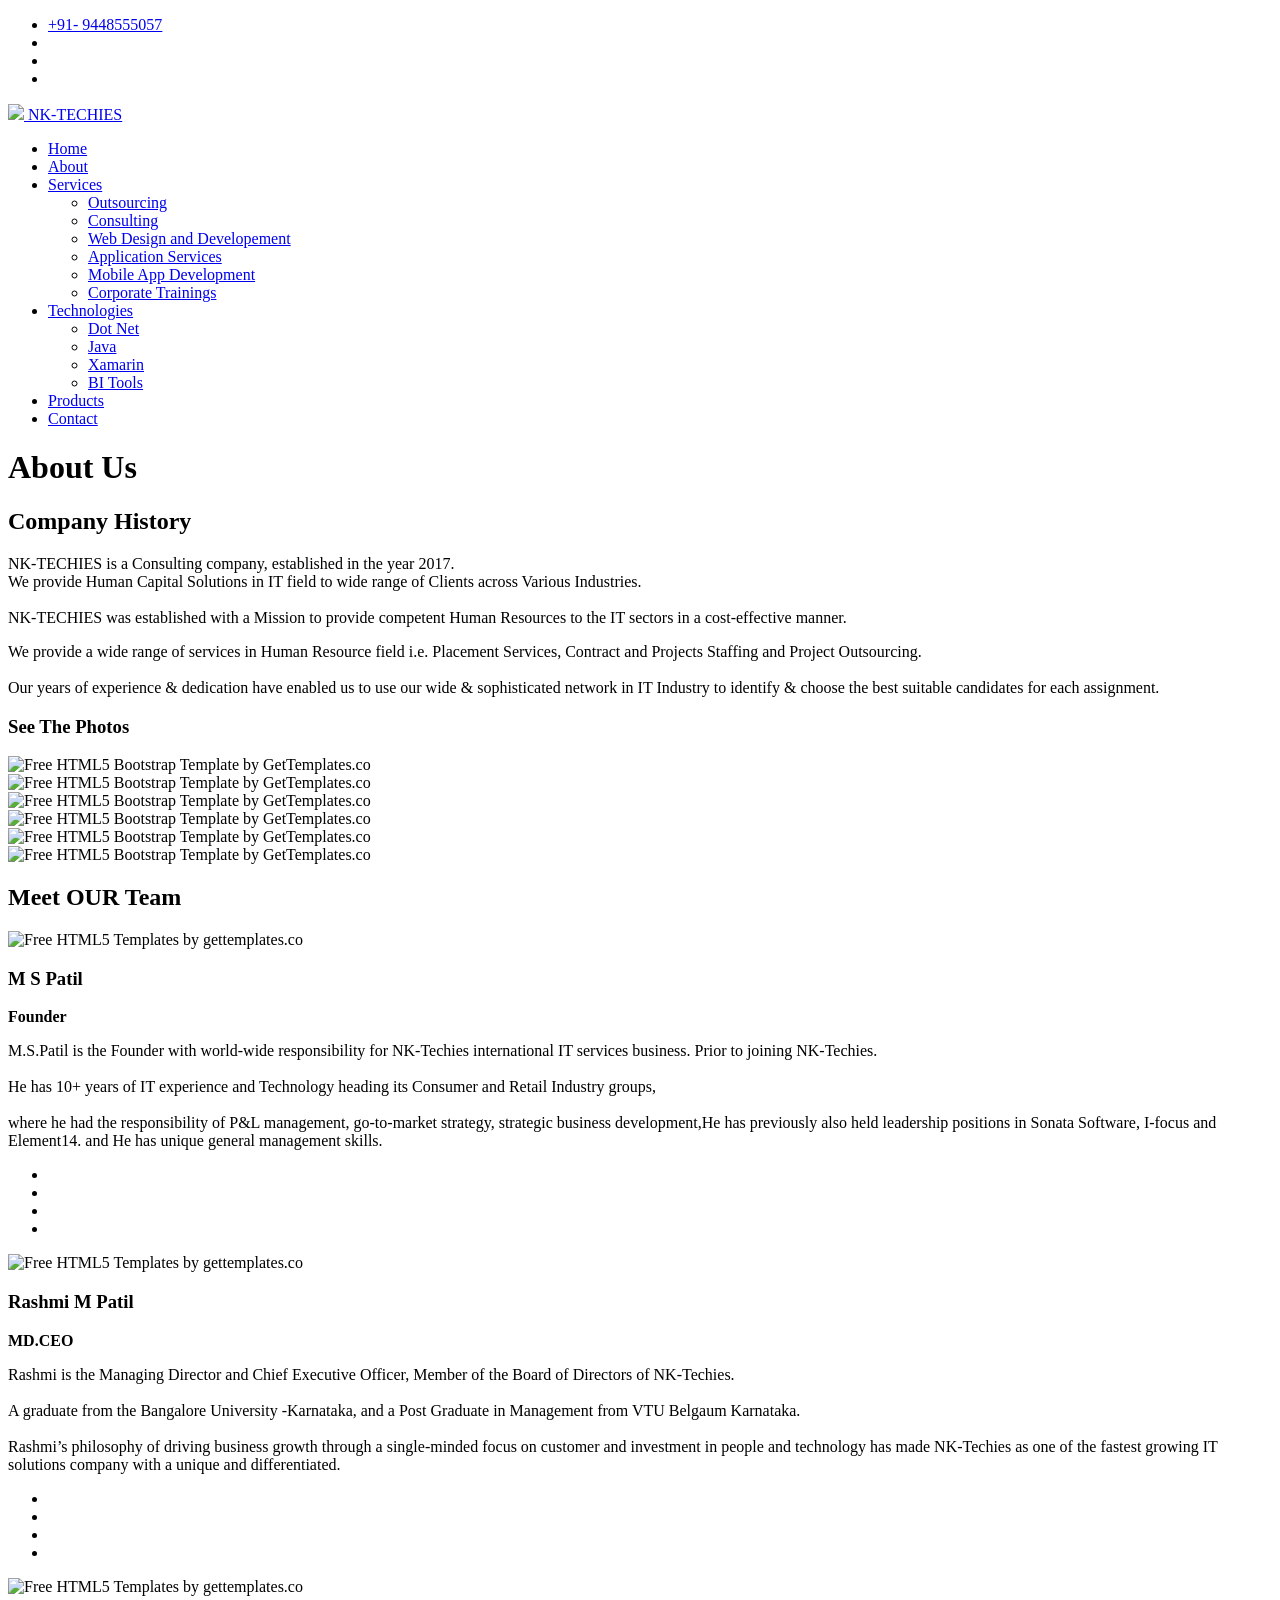
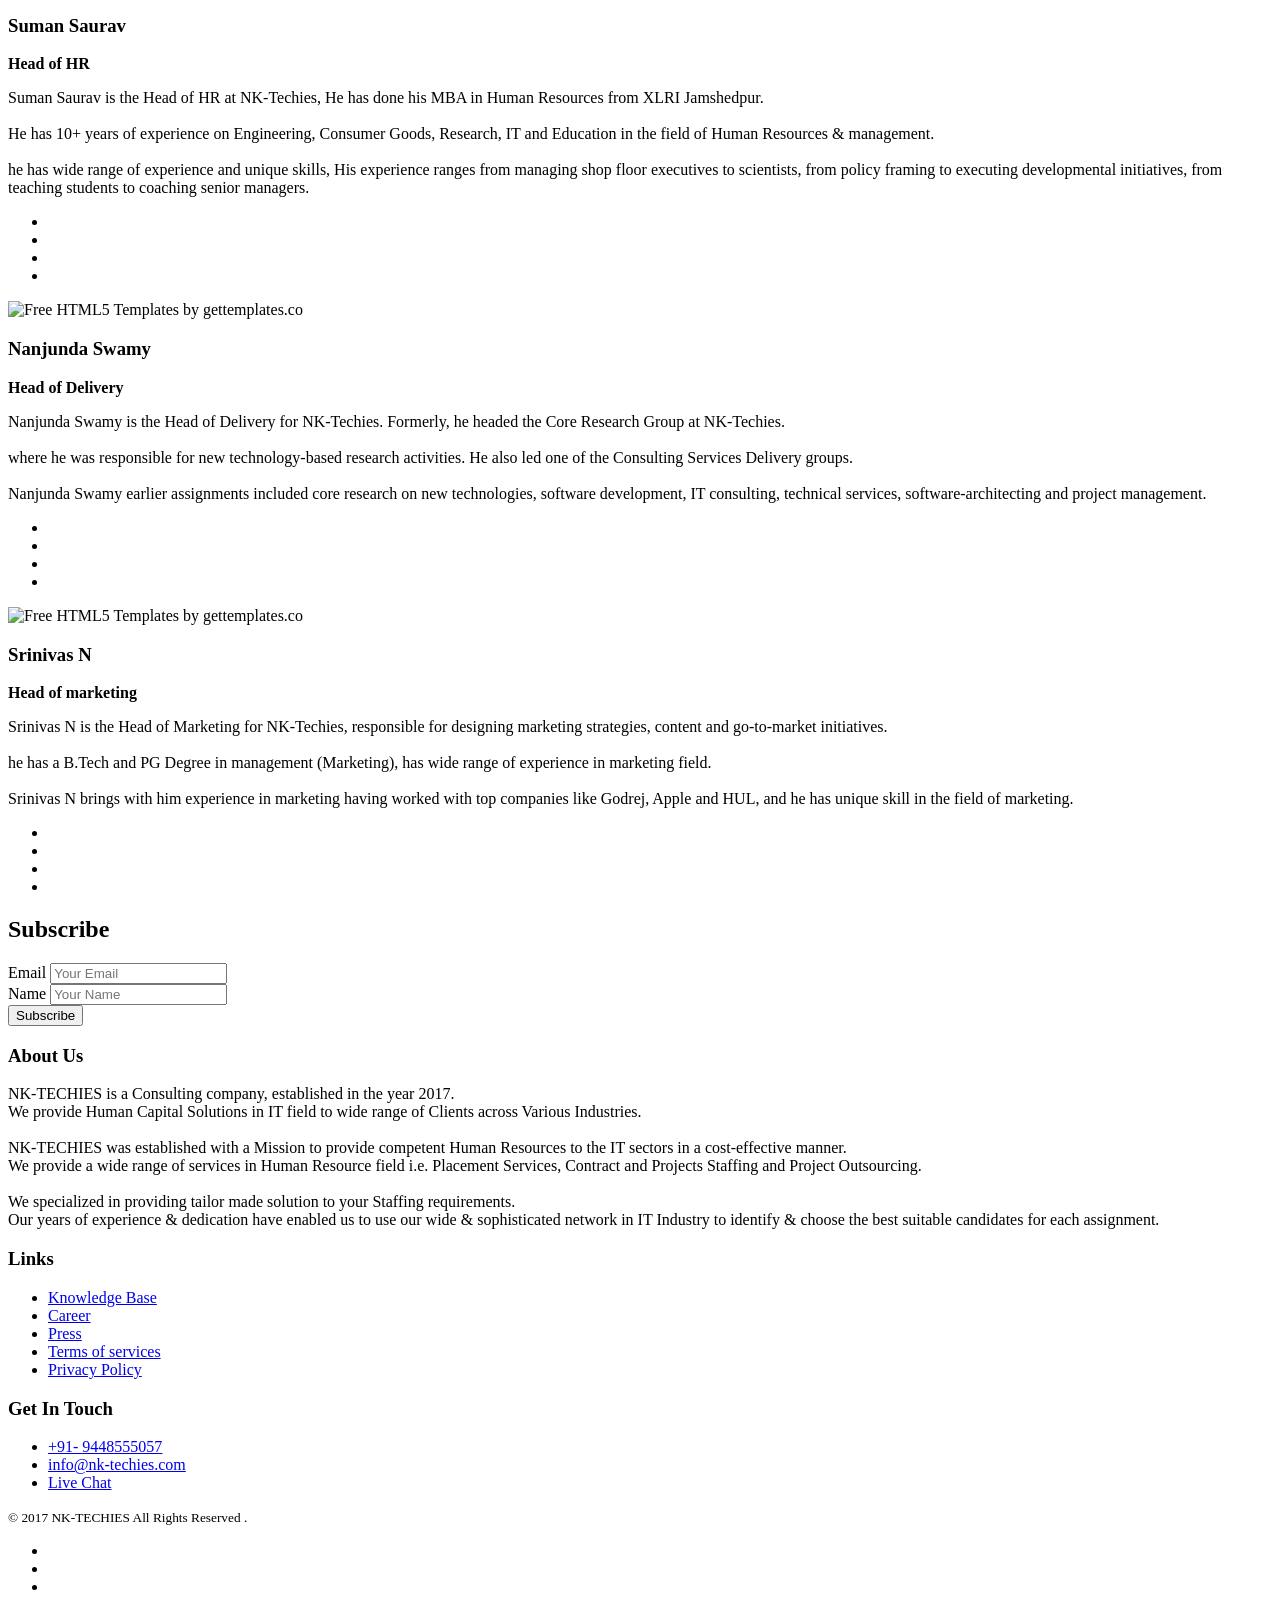
==== about.html @ 0dbfca20 "Add files via upload" ====
<!DOCTYPE HTML>
<!--
	NK-TECHIES by gettemplates.co
	Twitter: http://twitter.com/gettemplateco
	URL: http://gettemplates.co
-->
<html>
	<head>
	<meta charset="utf-8">
	<meta http-equiv="X-UA-Compatible" content="IE=edge">
	<title>NK-TECHIES &mdash; Free Website Template, Free HTML5 Template by gettemplates.co</title>
	<meta name="viewport" content="width=device-width, initial-scale=1">
	<meta name="description" content="Free HTML5 Website Template by gettemplates.co" />
	<meta name="keywords" content="free website templates, free html5, free template, free bootstrap, free website template, html5, css3, mobile first, responsive" />
	<meta name="author" content="gettemplates.co" />

  	<!-- Facebook and Twitter integration -->
	<meta property="og:title" content=""/>
	<meta property="og:image" content=""/>
	<meta property="og:url" content=""/>
	<meta property="og:site_name" content=""/>
	<meta property="og:description" content=""/>
	<meta name="twitter:title" content="" />
	<meta name="twitter:image" content="" />
	<meta name="twitter:url" content="" />
	<meta name="twitter:card" content="" />

	<!-- <link href="https://fonts.googleapis.com/css?family=Droid+Sans" rel="stylesheet"> -->
	
	<!-- Animate.css -->
	<link rel="stylesheet" href="css/animate.css">
	<!-- Icomoon Icon Fonts-->
	<link rel="stylesheet" href="css/icomoon.css">
	<!-- Themify Icons-->
	<link rel="stylesheet" href="css/themify-icons.css">
	<!-- Bootstrap  -->
	<link rel="stylesheet" href="css/bootstrap.css">

	<!-- Magnific Popup -->
	<link rel="stylesheet" href="css/magnific-popup.css">

	<!-- Owl Carousel  -->
	<link rel="stylesheet" href="css/owl.carousel.min.css">
	<link rel="stylesheet" href="css/owl.theme.default.min.css">

	<!-- Theme style  -->
	<link rel="stylesheet" href="css/style.css">

	<!-- Modernizr JS -->
	<script src="js/modernizr-2.6.2.min.js"></script>
	<!-- FOR IE9 below -->
	<!--[if lt IE 9]>
	<script src="js/respond.min.js"></script>
	<![endif]-->

	</head>
	<body>
		
	<div class="gtco-loader"></div>
	
	<div id="page">
	<nav class="gtco-nav" role="navigation">
		<div class="gtco-container">
			<div class="row">
				<div class="col-md-12 text-right gtco-contact">
					<ul class="">
						<li><a href="#"><i class="ti-mobile"></i> +91- 9448555057 </a></li>
						<li><a href="http://twitter.com/"><i class="ti-twitter-alt"></i> </a></li>
						<li><a href="#"><i class="icon-mail2"></i></a></li>
						<li><a href="http://www.facebook.com/"><i class="ti-facebook"></i></a></li>
					</ul>
				</div>
			</div>
			<div class="row">
				<div class="col-sm-4 col-xs-12">
					<div id="gtco-logo"><a href="index.html"><img src="images/logo.png"> NK-TECHIES <em></em></a></div>
				</div>
				<div class="col-xs-8 text-right menu-1">
					<ul>
						<li><a href="index.html">Home</a></li>
						<li class="active"><a href="about.html">About</a></li>
						<li class="has-dropdown">
							<a href="services.html">Services</a>
							<ul class="dropdown">
								<li><a href="#">Outsourcing</a></li>
								<li><a href="#">Consulting</a></li>
								<li><a href="#">Web Design and Developement</a></li>
								<li><a href="#">Application Services</a></li>
                                <li><a href="#">Mobile App Development</a></li>
                                <li><a href="#">Corporate Trainings</a></li>
							</ul>
						</li>
						<li class="has-dropdown">
							<a href="#">Technologies</a>
							<ul class="dropdown">
								<li><a href="#">Dot Net</a></li>
								<li><a href="#">Java</a></li>
								<li><a href="#">Xamarin</a></li>
								<li><a href="#">BI Tools</a></li>
							</ul>
						</li>
						<li><a href="portfolio.html">Products</a></li>
						<li><a href="contact.html">Contact</a></li>
					</ul>
				</div>
			</div>
			
		</div>
	</nav>

	<header id="gtco-header" class="gtco-cover gtco-cover-xs" role="banner" style="background-image:url(images/img_bg_6.jpg);">
		<div class="overlay"></div>
		<div class="gtco-container">
			<div class="row">
				<div class="col-md-8 col-md-offset-2 text-center">
					<div class="display-t">
						<div class="display-tc">
							<h1 class="animate-box" data-animate-effect="fadeInUp">About Us</h1>
							<h2 class="animate-box" data-animate-effect="fadeInUp"><em></em> <a href="http://gettemplates.co/" target="_blank"></a></h2>
						</div>
					</div>
				</div>
			</div>
		</div>
	</header>

	<div id="gtco-history" class="gtco-section border-bottom animate-box">
		<div class="gtco-container">
				
			<div class="row">
				<div class="col-md-8 col-md-offset-2 text-center gtco-heading">
					<h2>Company History</h2>
				</div>
			</div>

			<div class="row row-pb-md">
				<div class="col-md-6">
					<p>NK-TECHIES is a Consulting company, established in the year 2017.<br> We provide Human Capital Solutions in IT field to wide range of Clients across Various Industries.<br><br>NK-TECHIES was established with a Mission to provide competent Human Resources to the IT sectors in a cost-effective manner.</p>
				</div>
				<div class="col-md-6">
					<p>We provide a wide range of services in Human Resource field i.e. Placement Services, Contract and Projects Staffing and Project Outsourcing.<br><br>Our years of experience & dedication have enabled us to use our wide & sophisticated network in IT Industry to identify & choose the best suitable candidates for each assignment.</p>
				</div>
			</div>

			<div class="row">
				<div class="col-md-12">
					<h3>See The Photos</h3>
				</div>
				<div class="col-md-12">
					<div class="owl-carousel owl-carousel-fullwidth">
						<div class="item">
							<img src="images/img_1.jpg" alt="Free HTML5 Bootstrap Template by GetTemplates.co">
						</div>
						<div class="item">
							<img src="images/img_2.jpg" alt="Free HTML5 Bootstrap Template by GetTemplates.co">
						</div>
						<div class="item">
							<img src="images/img_3.jpg" alt="Free HTML5 Bootstrap Template by GetTemplates.co">
						</div>
						<div class="item">
							<img src="images/img_4.jpg" alt="Free HTML5 Bootstrap Template by GetTemplates.co">
						</div>
						<div class="item">
							<img src="images/img_5.jpg" alt="Free HTML5 Bootstrap Template by GetTemplates.co">
						</div>
						<div class="item">
							<img src="images/img_6.jpg" alt="Free HTML5 Bootstrap Template by GetTemplates.co">
						</div>
					</div>
				</div>
			</div>

			
		</div>
	</div>

	<div id="gtco-team" class="gtco-section">
		<div class="gtco-container">
			<div class="row animate-box">
				<div class="col-md-8 col-md-offset-2 text-center gtco-heading">
					<h2>Meet OUR Team</h2>
				</div>
			</div>


			<div class="row">

				<div class="col-lg-4 col-md-4 col-sm-6 animate-box" data-animate-effect="fadeIn">
					<div class="gtco-staff">
						<img src="images/person_1.jpg" alt="Free HTML5 Templates by gettemplates.co">
						<h3>M S Patil</h3>
						<strong class="role">Founder</strong>
						<p>M.S.Patil is the Founder with world-wide responsibility for NK-Techies international IT services business.
Prior to joining NK-Techies.<br><br>He has 10+ years of IT experience and Technology heading its Consumer and Retail Industry groups,<br><br>where he had the responsibility of P&L management, go-to-market strategy, strategic business development,He has previously also held leadership positions in Sonata Software, I-focus and Element14. and He has unique general management skills.
 </p>
						<ul class="gtco-social-icons">
							<li><a href="#"><i class="icon-facebook"></i></a></li>
							<li><a href="#"><i class="icon-twitter"></i></a></li>
							<li><a href="#"><i class="icon-dribbble"></i></a></li>
							<li><a href="#"><i class="icon-github"></i></a></li>
						</ul>
					</div>
				</div>

				<div class="col-lg-4 col-md-4 col-sm-6 animate-box" data-animate-effect="fadeIn">
					<div class="gtco-staff">
						<img src="images/person_2.jpg" alt="Free HTML5 Templates by gettemplates.co">
						<h3>Rashmi M Patil</h3>
						<strong class="role">MD.CEO</strong>
						<p>Rashmi is the Managing Director and Chief Executive Officer, Member of the Board of Directors of NK-Techies.
                            <br><br>A graduate from the Bangalore University -Karnataka, and a Post Graduate in Management from VTU Belgaum Karnataka.<br><br>
Rashmi’s philosophy of driving business growth through a single-minded focus on customer and investment in people and technology has made NK-Techies as one of the fastest growing IT solutions company with a unique and differentiated.
</p>
						<ul class="gtco-social-icons">
							<li><a href="#"><i class="icon-facebook"></i></a></li>
							<li><a href="#"><i class="icon-twitter"></i></a></li>
							<li><a href="#"><i class="icon-dribbble"></i></a></li>
							<li><a href="#"><i class="icon-github"></i></a></li>
						</ul>
					</div>
				</div>

				<div class="clearfix visible-sm-block"></div>
				<div class="col-lg-4 col-md-4 col-sm-6 animate-box" data-animate-effect="fadeIn">
					<div class="gtco-staff">
						<img src="images/person_3.jpg" alt="Free HTML5 Templates by gettemplates.co">
						<h3>Suman Saurav</h3>
						<strong class="role">Head of HR</strong>
						<p>Suman Saurav is the Head of HR at NK-Techies, He has done his MBA in Human Resources from XLRI Jamshedpur.<br><br>He has 10+ years of experience on Engineering, Consumer Goods, Research, IT and Education in the field of Human Resources & management.<br><br>he has wide range of experience and unique skills, His experience ranges from managing shop floor executives to scientists, from policy framing to executing developmental initiatives, from teaching students to coaching senior managers.</p>
						<ul class="gtco-social-icons">
							<li><a href="#"><i class="icon-facebook"></i></a></li>
							<li><a href="#"><i class="icon-twitter"></i></a></li>
							<li><a href="#"><i class="icon-dribbble"></i></a></li>
							<li><a href="#"><i class="icon-github"></i></a></li>
						</ul>
					</div>
				</div>

				<div class="clearfix visible-lg-block visible-md-block"></div>
			
				<div class="col-lg-4 col-md-4 col-sm-6 animate-box" data-animate-effect="fadeIn">
					<div class="gtco-staff">
						<img src="images/person_1.jpg" alt="Free HTML5 Templates by gettemplates.co">
						<h3>Nanjunda Swamy</h3>
						<strong class="role">Head of Delivery</strong>
						<p>Nanjunda Swamy is the Head of Delivery for NK-Techies. Formerly, he headed the Core Research Group at NK-Techies.<br><br>where he was responsible for new technology-based research activities. He also led one of the Consulting Services Delivery groups. <br><br>Nanjunda Swamy earlier assignments included core research on new technologies, software development, IT consulting, technical services, software-architecting and project management. </p>
						<ul class="gtco-social-icons">
							<li><a href="#"><i class="icon-facebook"></i></a></li>
							<li><a href="#"><i class="icon-twitter"></i></a></li>
							<li><a href="#"><i class="icon-dribbble"></i></a></li>
							<li><a href="#"><i class="icon-github"></i></a></li>
						</ul>
					</div>
				</div>
				<div class="clearfix visible-sm-block"></div>
				<div class="col-lg-4 col-md-4 col-sm-6 animate-box" data-animate-effect="fadeIn">
					<div class="gtco-staff">
						<img src="images/person_2.jpg" alt="Free HTML5 Templates by gettemplates.co">
						<h3>Srinivas N</h3>
						<strong class="role">Head of marketing</strong>
						<p>Srinivas N is the Head of Marketing for NK-Techies, responsible for designing marketing strategies, content and go-to-market initiatives.<br><br>he has a B.Tech and PG Degree in management (Marketing), has wide range of experience in marketing field.<br><br> Srinivas N brings with him experience in marketing having worked with top companies like Godrej, Apple and HUL, and he has unique skill in the field of marketing. </p>
						<ul class="gtco-social-icons">
							<li><a href="#"><i class="icon-facebook"></i></a></li>
							<li><a href="#"><i class="icon-twitter"></i></a></li>
							<li><a href="#"><i class="icon-dribbble"></i></a></li>
							<li><a href="#"><i class="icon-github"></i></a></li>
						</ul>
					</div>
				</div>
				<div class="clearfix visible-sm-block"></div>
			</div>

		</div>
	</div>

	<div id="gtco-subscribe">
		<div class="gtco-container">
			<div class="row animate-box">
				<div class="col-md-8 col-md-offset-2 text-center gtco-heading">
					<h2>Subscribe</h2>
				</div>
			</div>
			<div class="row animate-box">
				<div class="col-md-12">
					<form class="form-inline">
						<div class="col-md-4 col-sm-4">
							<div class="form-group">
								<label for="email" class="sr-only">Email</label>
								<input type="email" class="form-control" id="email" placeholder="Your Email">
							</div>
						</div>
						<div class="col-md-4 col-sm-4">
							<div class="form-group">
								<label for="name" class="sr-only">Name</label>
								<input type="text" class="form-control" id="name" placeholder="Your Name">
							</div>
						</div>
						<div class="col-md-4 col-sm-4">
							<button type="submit" class="btn btn-default btn-block">Subscribe</button>
						</div>
					</form>
				</div>
			</div>
		</div>
	</div>

	<footer id="gtco-footer" role="contentinfo">
		<div class="gtco-container">
			<div class="row row-pb-md">

				<div class="col-md-4">
					<div class="gtco-widget">
						<h3>About Us</h3>
						<p>NK-TECHIES is a Consulting company, established in the year 2017.<br> We provide Human Capital Solutions in IT field to wide range of Clients across Various Industries.<br><br>NK-TECHIES was established with a Mission to provide competent Human Resources to the IT sectors in a cost-effective manner.<br>We provide a wide range of services in Human Resource field i.e. Placement Services, Contract and Projects Staffing and Project Outsourcing.<br><br>We specialized in providing tailor made solution to your Staffing requirements.<BR>Our years of experience & dedication have enabled us to use our wide & sophisticated network in IT Industry to identify & choose the best suitable candidates for each assignment.</p>
					</div>
				</div>

				<div class="col-md-4 col-md-push-1">
					<div class="gtco-widget">
						<h3>Links</h3>
						<ul class="gtco-footer-links">
							<li><a href="#">Knowledge Base</a></li>
							<li><a href="#">Career</a></li>
							<li><a href="#">Press</a></li>
							<li><a href="#">Terms of services</a></li>
							<li><a href="#">Privacy Policy</a></li>
						</ul>
					</div>
				</div>

				<div class="col-md-4">
					<div class="gtco-widget">
						<h3>Get In Touch</h3>
						<ul class="gtco-quick-contact">
							<li><a href="#"><i class="icon-phone"></i> +91- 9448555057</a></li>
							<li><a href="#"><i class="icon-mail2"></i> info@nk-techies.com</a></li>
							<li><a href="#"><i class="icon-chat"></i> Live Chat</a></li>
						</ul>
					</div>
				</div>

			</div>

			<div class="row copyright">
				<div class="col-md-12">
					<p class="pull-left">
						<small class="block">&copy; 2017 NK-TECHIES All Rights Reserved . </small> 
					</p>
					<p class="pull-right">
						<ul class="gtco-social-icons pull-right">
							<li><a href="#"><i class="icon-twitter"></i></a></li>
							<li><a href="#"><i class="icon-facebook"></i></a></li>
							<li><a href="#"><i class="icon-linkedin"></i></a></li>
							<li><a href="#"><i class="icon-dribbble"></i></a></li>
						</ul>
					</p>
				</div>
			</div>

		</div>
	</footer>
	</div>

	<div class="gototop js-top">
		<a href="#" class="js-gotop"><i class="icon-arrow-up"></i></a>
	</div>
	
	<!-- jQuery -->
	<script src="js/jquery.min.js"></script>
	<!-- jQuery Easing -->
	<script src="js/jquery.easing.1.3.js"></script>
	<!-- Bootstrap -->
	<script src="js/bootstrap.min.js"></script>
	<!-- Waypoints -->
	<script src="js/jquery.waypoints.min.js"></script>
	<!-- Carousel -->
	<script src="js/owl.carousel.min.js"></script>
	<!-- countTo -->
	<script src="js/jquery.countTo.js"></script>
	<!-- Magnific Popup -->
	<script src="js/jquery.magnific-popup.min.js"></script>
	<script src="js/magnific-popup-options.js"></script>
	<!-- Main -->
	<script src="js/main.js"></script>

	</body>
</html>
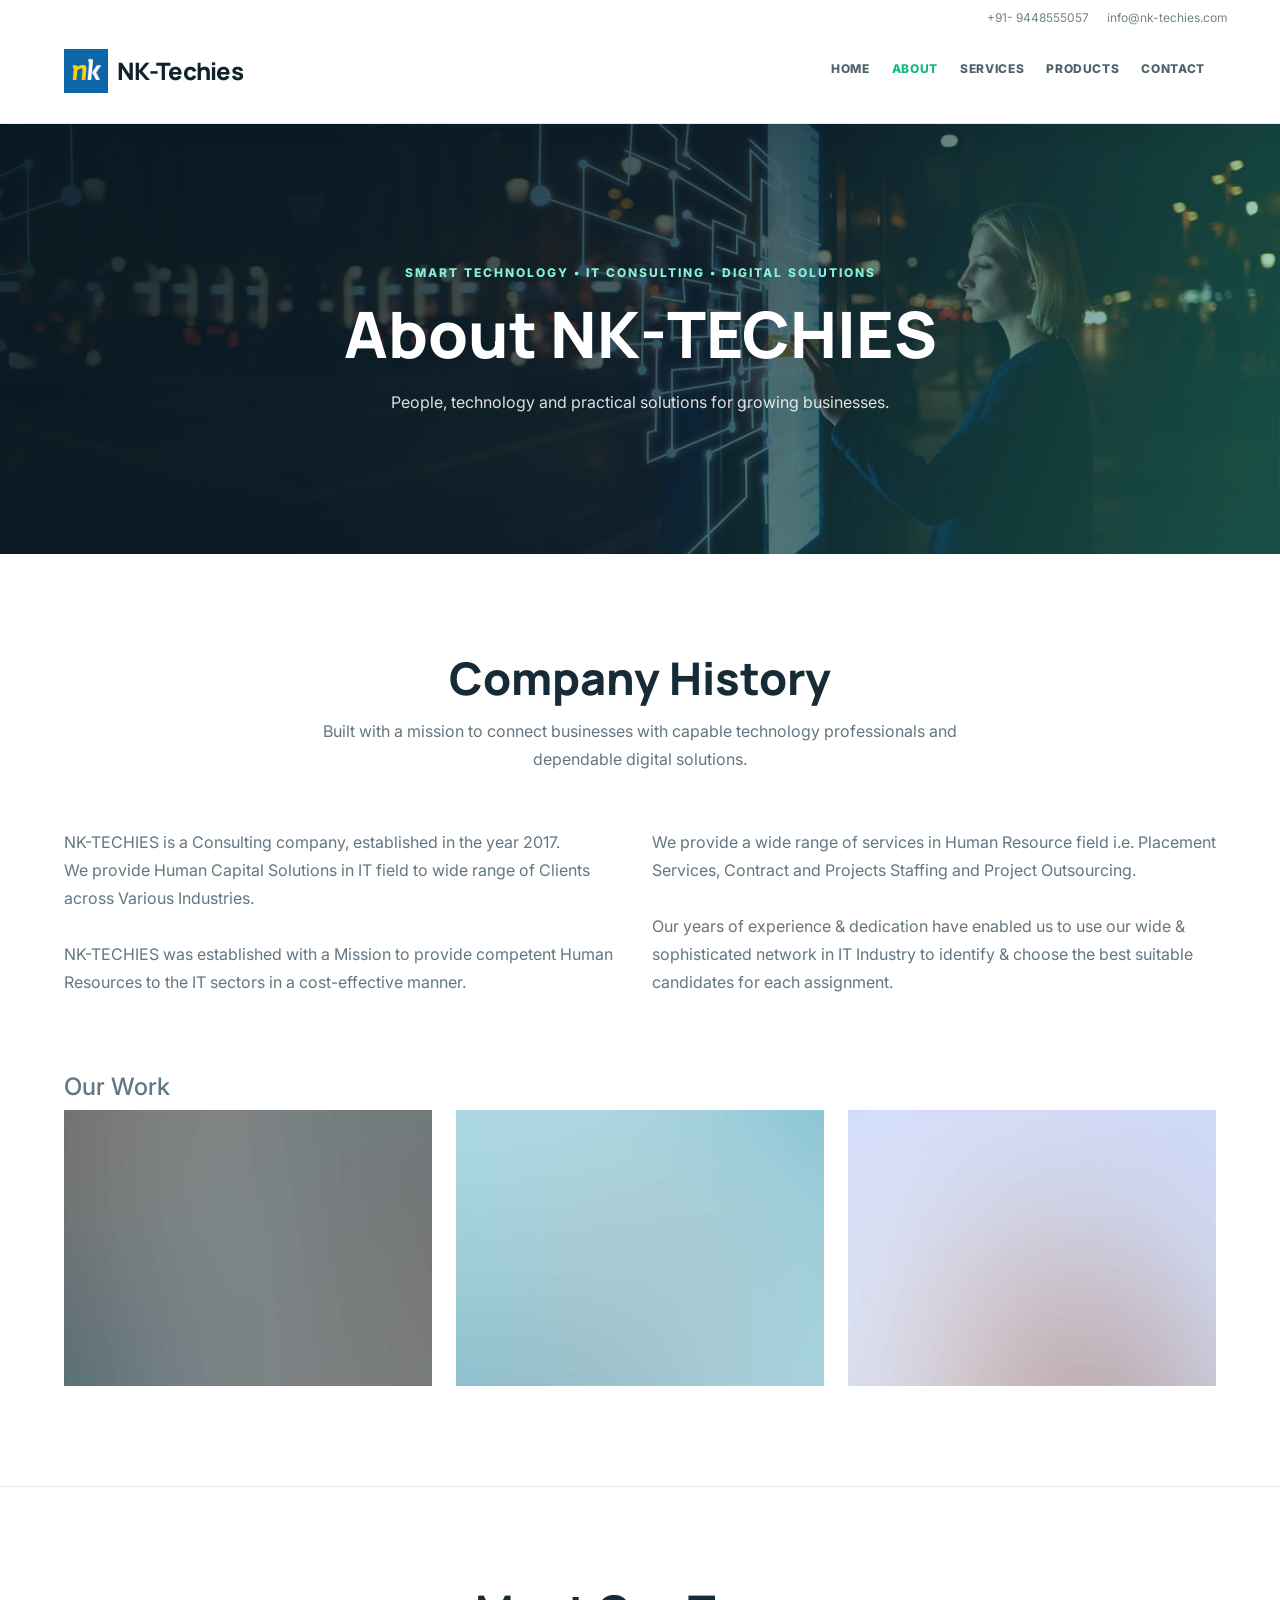
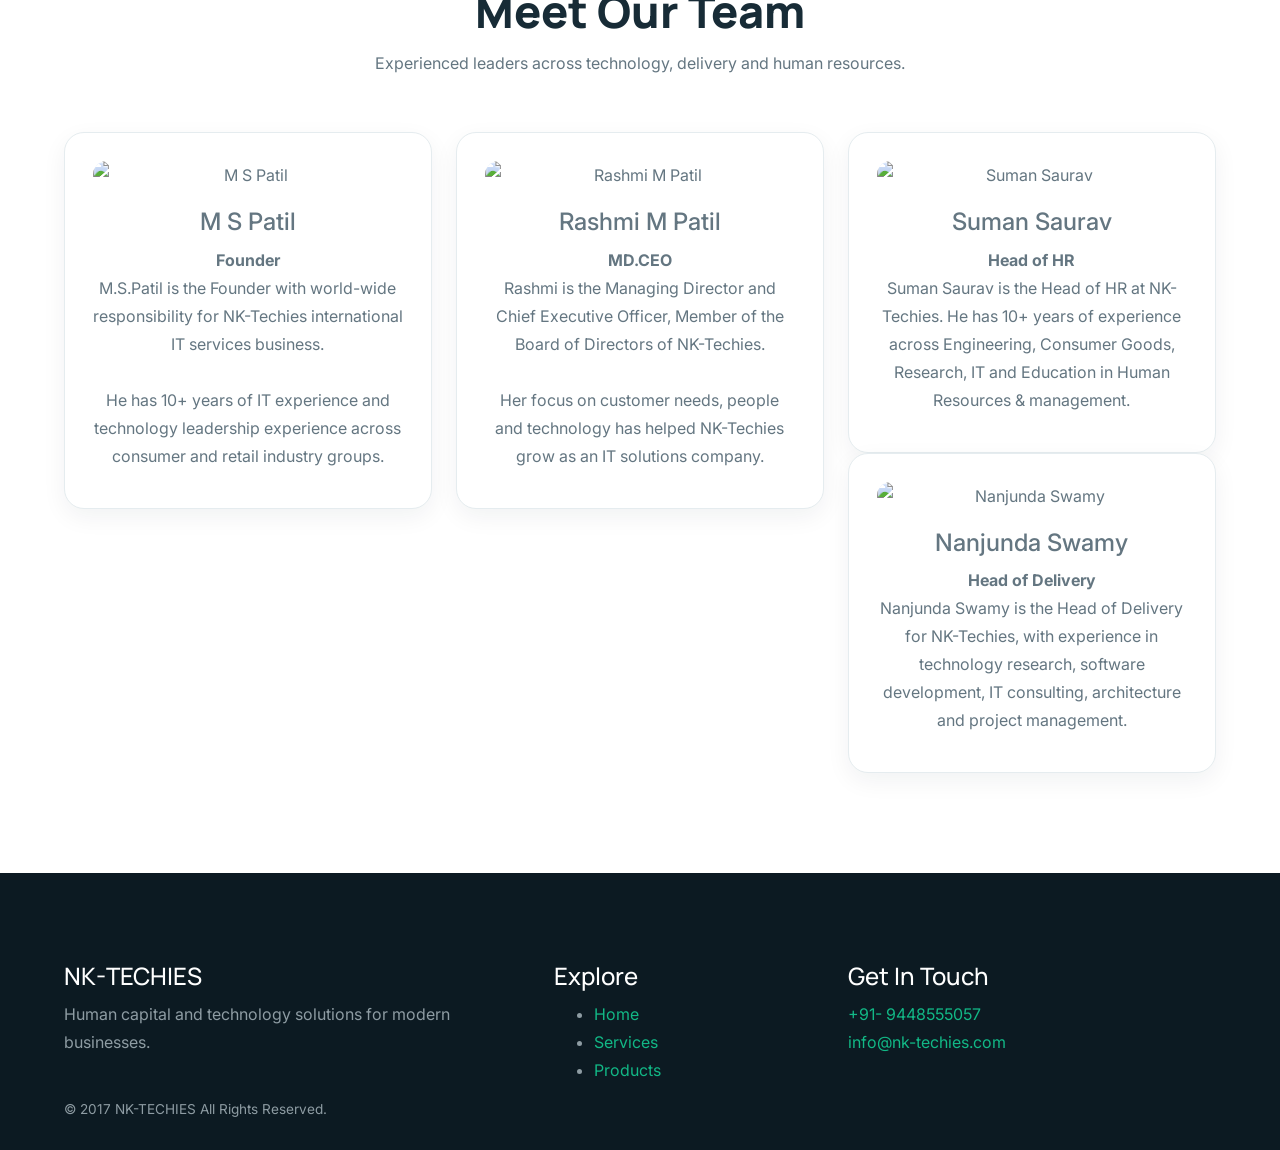
==== commit 57102b52: "Modernize about page and fix asset paths" ====
--- a/about.html
+++ b/about.html
@@ -1,388 +1,3 @@
 <!DOCTYPE HTML>
-<!--
-	NK-TECHIES by gettemplates.co
-	Twitter: http://twitter.com/gettemplateco
-	URL: http://gettemplates.co
--->
-<html>
-	<head>
-	<meta charset="utf-8">
-	<meta http-equiv="X-UA-Compatible" content="IE=edge">
-	<title>NK-TECHIES &mdash; Free Website Template, Free HTML5 Template by gettemplates.co</title>
-	<meta name="viewport" content="width=device-width, initial-scale=1">
-	<meta name="description" content="Free HTML5 Website Template by gettemplates.co" />
-	<meta name="keywords" content="free website templates, free html5, free template, free bootstrap, free website template, html5, css3, mobile first, responsive" />
-	<meta name="author" content="gettemplates.co" />
-
-  	<!-- Facebook and Twitter integration -->
-	<meta property="og:title" content=""/>
-	<meta property="og:image" content=""/>
-	<meta property="og:url" content=""/>
-	<meta property="og:site_name" content=""/>
-	<meta property="og:description" content=""/>
-	<meta name="twitter:title" content="" />
-	<meta name="twitter:image" content="" />
-	<meta name="twitter:url" content="" />
-	<meta name="twitter:card" content="" />
-
-	<!-- <link href="https://fonts.googleapis.com/css?family=Droid+Sans" rel="stylesheet"> -->
-	
-	<!-- Animate.css -->
-	<link rel="stylesheet" href="css/animate.css">
-	<!-- Icomoon Icon Fonts-->
-	<link rel="stylesheet" href="css/icomoon.css">
-	<!-- Themify Icons-->
-	<link rel="stylesheet" href="css/themify-icons.css">
-	<!-- Bootstrap  -->
-	<link rel="stylesheet" href="css/bootstrap.css">
-
-	<!-- Magnific Popup -->
-	<link rel="stylesheet" href="css/magnific-popup.css">
-
-	<!-- Owl Carousel  -->
-	<link rel="stylesheet" href="css/owl.carousel.min.css">
-	<link rel="stylesheet" href="css/owl.theme.default.min.css">
-
-	<!-- Theme style  -->
-	<link rel="stylesheet" href="css/style.css">
-
-	<!-- Modernizr JS -->
-	<script src="js/modernizr-2.6.2.min.js"></script>
-	<!-- FOR IE9 below -->
-	<!--[if lt IE 9]>
-	<script src="js/respond.min.js"></script>
-	<![endif]-->
-
-	</head>
-	<body>
-		
-	<div class="gtco-loader"></div>
-	
-	<div id="page">
-	<nav class="gtco-nav" role="navigation">
-		<div class="gtco-container">
-			<div class="row">
-				<div class="col-md-12 text-right gtco-contact">
-					<ul class="">
-						<li><a href="#"><i class="ti-mobile"></i> +91- 9448555057 </a></li>
-						<li><a href="http://twitter.com/"><i class="ti-twitter-alt"></i> </a></li>
-						<li><a href="#"><i class="icon-mail2"></i></a></li>
-						<li><a href="http://www.facebook.com/"><i class="ti-facebook"></i></a></li>
-					</ul>
-				</div>
-			</div>
-			<div class="row">
-				<div class="col-sm-4 col-xs-12">
-					<div id="gtco-logo"><a href="index.html"><img src="images/logo.png"> NK-TECHIES <em></em></a></div>
-				</div>
-				<div class="col-xs-8 text-right menu-1">
-					<ul>
-						<li><a href="index.html">Home</a></li>
-						<li class="active"><a href="about.html">About</a></li>
-						<li class="has-dropdown">
-							<a href="services.html">Services</a>
-							<ul class="dropdown">
-								<li><a href="#">Outsourcing</a></li>
-								<li><a href="#">Consulting</a></li>
-								<li><a href="#">Web Design and Developement</a></li>
-								<li><a href="#">Application Services</a></li>
-                                <li><a href="#">Mobile App Development</a></li>
-                                <li><a href="#">Corporate Trainings</a></li>
-							</ul>
-						</li>
-						<li class="has-dropdown">
-							<a href="#">Technologies</a>
-							<ul class="dropdown">
-								<li><a href="#">Dot Net</a></li>
-								<li><a href="#">Java</a></li>
-								<li><a href="#">Xamarin</a></li>
-								<li><a href="#">BI Tools</a></li>
-							</ul>
-						</li>
-						<li><a href="portfolio.html">Products</a></li>
-						<li><a href="contact.html">Contact</a></li>
-					</ul>
-				</div>
-			</div>
-			
-		</div>
-	</nav>
-
-	<header id="gtco-header" class="gtco-cover gtco-cover-xs" role="banner" style="background-image:url(images/img_bg_6.jpg);">
-		<div class="overlay"></div>
-		<div class="gtco-container">
-			<div class="row">
-				<div class="col-md-8 col-md-offset-2 text-center">
-					<div class="display-t">
-						<div class="display-tc">
-							<h1 class="animate-box" data-animate-effect="fadeInUp">About Us</h1>
-							<h2 class="animate-box" data-animate-effect="fadeInUp"><em></em> <a href="http://gettemplates.co/" target="_blank"></a></h2>
-						</div>
-					</div>
-				</div>
-			</div>
-		</div>
-	</header>
-
-	<div id="gtco-history" class="gtco-section border-bottom animate-box">
-		<div class="gtco-container">
-				
-			<div class="row">
-				<div class="col-md-8 col-md-offset-2 text-center gtco-heading">
-					<h2>Company History</h2>
-				</div>
-			</div>
-
-			<div class="row row-pb-md">
-				<div class="col-md-6">
-					<p>NK-TECHIES is a Consulting company, established in the year 2017.<br> We provide Human Capital Solutions in IT field to wide range of Clients across Various Industries.<br><br>NK-TECHIES was established with a Mission to provide competent Human Resources to the IT sectors in a cost-effective manner.</p>
-				</div>
-				<div class="col-md-6">
-					<p>We provide a wide range of services in Human Resource field i.e. Placement Services, Contract and Projects Staffing and Project Outsourcing.<br><br>Our years of experience & dedication have enabled us to use our wide & sophisticated network in IT Industry to identify & choose the best suitable candidates for each assignment.</p>
-				</div>
-			</div>
-
-			<div class="row">
-				<div class="col-md-12">
-					<h3>See The Photos</h3>
-				</div>
-				<div class="col-md-12">
-					<div class="owl-carousel owl-carousel-fullwidth">
-						<div class="item">
-							<img src="images/img_1.jpg" alt="Free HTML5 Bootstrap Template by GetTemplates.co">
-						</div>
-						<div class="item">
-							<img src="images/img_2.jpg" alt="Free HTML5 Bootstrap Template by GetTemplates.co">
-						</div>
-						<div class="item">
-							<img src="images/img_3.jpg" alt="Free HTML5 Bootstrap Template by GetTemplates.co">
-						</div>
-						<div class="item">
-							<img src="images/img_4.jpg" alt="Free HTML5 Bootstrap Template by GetTemplates.co">
-						</div>
-						<div class="item">
-							<img src="images/img_5.jpg" alt="Free HTML5 Bootstrap Template by GetTemplates.co">
-						</div>
-						<div class="item">
-							<img src="images/img_6.jpg" alt="Free HTML5 Bootstrap Template by GetTemplates.co">
-						</div>
-					</div>
-				</div>
-			</div>
-
-			
-		</div>
-	</div>
-
-	<div id="gtco-team" class="gtco-section">
-		<div class="gtco-container">
-			<div class="row animate-box">
-				<div class="col-md-8 col-md-offset-2 text-center gtco-heading">
-					<h2>Meet OUR Team</h2>
-				</div>
-			</div>
-
-
-			<div class="row">
-
-				<div class="col-lg-4 col-md-4 col-sm-6 animate-box" data-animate-effect="fadeIn">
-					<div class="gtco-staff">
-						<img src="images/person_1.jpg" alt="Free HTML5 Templates by gettemplates.co">
-						<h3>M S Patil</h3>
-						<strong class="role">Founder</strong>
-						<p>M.S.Patil is the Founder with world-wide responsibility for NK-Techies international IT services business.
-Prior to joining NK-Techies.<br><br>He has 10+ years of IT experience and Technology heading its Consumer and Retail Industry groups,<br><br>where he had the responsibility of P&L management, go-to-market strategy, strategic business development,He has previously also held leadership positions in Sonata Software, I-focus and Element14. and He has unique general management skills.
- </p>
-						<ul class="gtco-social-icons">
-							<li><a href="#"><i class="icon-facebook"></i></a></li>
-							<li><a href="#"><i class="icon-twitter"></i></a></li>
-							<li><a href="#"><i class="icon-dribbble"></i></a></li>
-							<li><a href="#"><i class="icon-github"></i></a></li>
-						</ul>
-					</div>
-				</div>
-
-				<div class="col-lg-4 col-md-4 col-sm-6 animate-box" data-animate-effect="fadeIn">
-					<div class="gtco-staff">
-						<img src="images/person_2.jpg" alt="Free HTML5 Templates by gettemplates.co">
-						<h3>Rashmi M Patil</h3>
-						<strong class="role">MD.CEO</strong>
-						<p>Rashmi is the Managing Director and Chief Executive Officer, Member of the Board of Directors of NK-Techies.
-                            <br><br>A graduate from the Bangalore University -Karnataka, and a Post Graduate in Management from VTU Belgaum Karnataka.<br><br>
-Rashmi’s philosophy of driving business growth through a single-minded focus on customer and investment in people and technology has made NK-Techies as one of the fastest growing IT solutions company with a unique and differentiated.
-</p>
-						<ul class="gtco-social-icons">
-							<li><a href="#"><i class="icon-facebook"></i></a></li>
-							<li><a href="#"><i class="icon-twitter"></i></a></li>
-							<li><a href="#"><i class="icon-dribbble"></i></a></li>
-							<li><a href="#"><i class="icon-github"></i></a></li>
-						</ul>
-					</div>
-				</div>
-
-				<div class="clearfix visible-sm-block"></div>
-				<div class="col-lg-4 col-md-4 col-sm-6 animate-box" data-animate-effect="fadeIn">
-					<div class="gtco-staff">
-						<img src="images/person_3.jpg" alt="Free HTML5 Templates by gettemplates.co">
-						<h3>Suman Saurav</h3>
-						<strong class="role">Head of HR</strong>
-						<p>Suman Saurav is the Head of HR at NK-Techies, He has done his MBA in Human Resources from XLRI Jamshedpur.<br><br>He has 10+ years of experience on Engineering, Consumer Goods, Research, IT and Education in the field of Human Resources & management.<br><br>he has wide range of experience and unique skills, His experience ranges from managing shop floor executives to scientists, from policy framing to executing developmental initiatives, from teaching students to coaching senior managers.</p>
-						<ul class="gtco-social-icons">
-							<li><a href="#"><i class="icon-facebook"></i></a></li>
-							<li><a href="#"><i class="icon-twitter"></i></a></li>
-							<li><a href="#"><i class="icon-dribbble"></i></a></li>
-							<li><a href="#"><i class="icon-github"></i></a></li>
-						</ul>
-					</div>
-				</div>
-
-				<div class="clearfix visible-lg-block visible-md-block"></div>
-			
-				<div class="col-lg-4 col-md-4 col-sm-6 animate-box" data-animate-effect="fadeIn">
-					<div class="gtco-staff">
-						<img src="images/person_1.jpg" alt="Free HTML5 Templates by gettemplates.co">
-						<h3>Nanjunda Swamy</h3>
-						<strong class="role">Head of Delivery</strong>
-						<p>Nanjunda Swamy is the Head of Delivery for NK-Techies. Formerly, he headed the Core Research Group at NK-Techies.<br><br>where he was responsible for new technology-based research activities. He also led one of the Consulting Services Delivery groups. <br><br>Nanjunda Swamy earlier assignments included core research on new technologies, software development, IT consulting, technical services, software-architecting and project management. </p>
-						<ul class="gtco-social-icons">
-							<li><a href="#"><i class="icon-facebook"></i></a></li>
-							<li><a href="#"><i class="icon-twitter"></i></a></li>
-							<li><a href="#"><i class="icon-dribbble"></i></a></li>
-							<li><a href="#"><i class="icon-github"></i></a></li>
-						</ul>
-					</div>
-				</div>
-				<div class="clearfix visible-sm-block"></div>
-				<div class="col-lg-4 col-md-4 col-sm-6 animate-box" data-animate-effect="fadeIn">
-					<div class="gtco-staff">
-						<img src="images/person_2.jpg" alt="Free HTML5 Templates by gettemplates.co">
-						<h3>Srinivas N</h3>
-						<strong class="role">Head of marketing</strong>
-						<p>Srinivas N is the Head of Marketing for NK-Techies, responsible for designing marketing strategies, content and go-to-market initiatives.<br><br>he has a B.Tech and PG Degree in management (Marketing), has wide range of experience in marketing field.<br><br> Srinivas N brings with him experience in marketing having worked with top companies like Godrej, Apple and HUL, and he has unique skill in the field of marketing. </p>
-						<ul class="gtco-social-icons">
-							<li><a href="#"><i class="icon-facebook"></i></a></li>
-							<li><a href="#"><i class="icon-twitter"></i></a></li>
-							<li><a href="#"><i class="icon-dribbble"></i></a></li>
-							<li><a href="#"><i class="icon-github"></i></a></li>
-						</ul>
-					</div>
-				</div>
-				<div class="clearfix visible-sm-block"></div>
-			</div>
-
-		</div>
-	</div>
-
-	<div id="gtco-subscribe">
-		<div class="gtco-container">
-			<div class="row animate-box">
-				<div class="col-md-8 col-md-offset-2 text-center gtco-heading">
-					<h2>Subscribe</h2>
-				</div>
-			</div>
-			<div class="row animate-box">
-				<div class="col-md-12">
-					<form class="form-inline">
-						<div class="col-md-4 col-sm-4">
-							<div class="form-group">
-								<label for="email" class="sr-only">Email</label>
-								<input type="email" class="form-control" id="email" placeholder="Your Email">
-							</div>
-						</div>
-						<div class="col-md-4 col-sm-4">
-							<div class="form-group">
-								<label for="name" class="sr-only">Name</label>
-								<input type="text" class="form-control" id="name" placeholder="Your Name">
-							</div>
-						</div>
-						<div class="col-md-4 col-sm-4">
-							<button type="submit" class="btn btn-default btn-block">Subscribe</button>
-						</div>
-					</form>
-				</div>
-			</div>
-		</div>
-	</div>
-
-	<footer id="gtco-footer" role="contentinfo">
-		<div class="gtco-container">
-			<div class="row row-pb-md">
-
-				<div class="col-md-4">
-					<div class="gtco-widget">
-						<h3>About Us</h3>
-						<p>NK-TECHIES is a Consulting company, established in the year 2017.<br> We provide Human Capital Solutions in IT field to wide range of Clients across Various Industries.<br><br>NK-TECHIES was established with a Mission to provide competent Human Resources to the IT sectors in a cost-effective manner.<br>We provide a wide range of services in Human Resource field i.e. Placement Services, Contract and Projects Staffing and Project Outsourcing.<br><br>We specialized in providing tailor made solution to your Staffing requirements.<BR>Our years of experience & dedication have enabled us to use our wide & sophisticated network in IT Industry to identify & choose the best suitable candidates for each assignment.</p>
-					</div>
-				</div>
-
-				<div class="col-md-4 col-md-push-1">
-					<div class="gtco-widget">
-						<h3>Links</h3>
-						<ul class="gtco-footer-links">
-							<li><a href="#">Knowledge Base</a></li>
-							<li><a href="#">Career</a></li>
-							<li><a href="#">Press</a></li>
-							<li><a href="#">Terms of services</a></li>
-							<li><a href="#">Privacy Policy</a></li>
-						</ul>
-					</div>
-				</div>
-
-				<div class="col-md-4">
-					<div class="gtco-widget">
-						<h3>Get In Touch</h3>
-						<ul class="gtco-quick-contact">
-							<li><a href="#"><i class="icon-phone"></i> +91- 9448555057</a></li>
-							<li><a href="#"><i class="icon-mail2"></i> info@nk-techies.com</a></li>
-							<li><a href="#"><i class="icon-chat"></i> Live Chat</a></li>
-						</ul>
-					</div>
-				</div>
-
-			</div>
-
-			<div class="row copyright">
-				<div class="col-md-12">
-					<p class="pull-left">
-						<small class="block">&copy; 2017 NK-TECHIES All Rights Reserved . </small> 
-					</p>
-					<p class="pull-right">
-						<ul class="gtco-social-icons pull-right">
-							<li><a href="#"><i class="icon-twitter"></i></a></li>
-							<li><a href="#"><i class="icon-facebook"></i></a></li>
-							<li><a href="#"><i class="icon-linkedin"></i></a></li>
-							<li><a href="#"><i class="icon-dribbble"></i></a></li>
-						</ul>
-					</p>
-				</div>
-			</div>
-
-		</div>
-	</footer>
-	</div>
-
-	<div class="gototop js-top">
-		<a href="#" class="js-gotop"><i class="icon-arrow-up"></i></a>
-	</div>
-	
-	<!-- jQuery -->
-	<script src="js/jquery.min.js"></script>
-	<!-- jQuery Easing -->
-	<script src="js/jquery.easing.1.3.js"></script>
-	<!-- Bootstrap -->
-	<script src="js/bootstrap.min.js"></script>
-	<!-- Waypoints -->
-	<script src="js/jquery.waypoints.min.js"></script>
-	<!-- Carousel -->
-	<script src="js/owl.carousel.min.js"></script>
-	<!-- countTo -->
-	<script src="js/jquery.countTo.js"></script>
-	<!-- Magnific Popup -->
-	<script src="js/jquery.magnific-popup.min.js"></script>
-	<script src="js/magnific-popup-options.js"></script>
-	<!-- Main -->
-	<script src="js/main.js"></script>
-
-	</body>
-</html>
-
+<!-- NK-TECHIES modernized website -->
+<html><head><meta charset="utf-8"><meta name="viewport" content="width=device-width, initial-scale=1"><title>About | NK-TECHIES</title><meta name="description" content="Learn about NK-TECHIES, our history, team and IT consulting capabilities."><link rel="stylesheet" href="animate.css"><link rel="stylesheet" href="icomoon.css"><link rel="stylesheet" href="themify-icons.css"><link rel="stylesheet" href="bootstrap.css"><link rel="stylesheet" href="magnific-popup.css"><link rel="stylesheet" href="owl.carousel.min.css"><link rel="stylesheet" href="owl.theme.default.min.css"><link rel="stylesheet" href="css/style.css"></head><body><div id="page"><nav class="gtco-nav" role="navigation"><div class="gtco-container"><div class="row"><div class="col-md-12 text-right gtco-contact"><ul><li><a href="tel:+919448555057">+91- 9448555057</a></li><li><a href="mailto:info@nk-techies.com">info@nk-techies.com</a></li></ul></div></div><div class="row"><div class="col-sm-4 col-xs-12"><div id="gtco-logo"><a href="index.html"><img src="logo.png" alt="NK-Techies logo"> NK-Techies</a></div></div><div class="col-xs-8 text-right menu-1"><ul><li><a href="index.html">Home</a></li><li class="active"><a href="about.html">About</a></li><li><a href="services.html">Services</a></li><li><a href="portfolio.html">Products</a></li><li><a href="contact.html">Contact</a></li></ul></div></div></div></nav><header id="gtco-header" class="gtco-cover gtco-cover-xs" role="banner" style="background-image:url(img_bg_6.jpg)"><div class="overlay"></div><div class="gtco-container"><div class="display-t"><div class="display-tc"><h1>About NK-TECHIES</h1><p>People, technology and practical solutions for growing businesses.</p></div></div></div></header><div id="gtco-history" class="gtco-section border-bottom"><div class="gtco-container"><div class="row"><div class="col-md-8 col-md-offset-2 text-center gtco-heading"><h2>Company History</h2><p>Built with a mission to connect businesses with capable technology professionals and dependable digital solutions.</p></div></div><div class="row row-pb-md"><div class="col-md-6"><p>NK-TECHIES is a Consulting company, established in the year 2017.<br>We provide Human Capital Solutions in IT field to wide range of Clients across Various Industries.<br><br>NK-TECHIES was established with a Mission to provide competent Human Resources to the IT sectors in a cost-effective manner.</p></div><div class="col-md-6"><p>We provide a wide range of services in Human Resource field i.e. Placement Services, Contract and Projects Staffing and Project Outsourcing.<br><br>Our years of experience & dedication have enabled us to use our wide & sophisticated network in IT Industry to identify & choose the best suitable candidates for each assignment.</p></div></div><div class="row"><div class="col-md-12"><h3>Our Work</h3></div><div class="col-md-4 col-sm-6"><img src="img_1.jpg" alt="NK-Techies work"></div><div class="col-md-4 col-sm-6"><img src="img_2.jpg" alt="NK-Techies work"></div><div class="col-md-4 col-sm-6"><img src="img_3.jpg" alt="NK-Techies work"></div></div></div></div><div id="gtco-team" class="gtco-section"><div class="gtco-container"><div class="row"><div class="col-md-8 col-md-offset-2 text-center gtco-heading"><h2>Meet Our Team</h2><p>Experienced leaders across technology, delivery and human resources.</p></div></div><div class="row"><div class="col-lg-4 col-md-4 col-sm-6"><div class="gtco-staff"><img src="person_1.jpg" alt="M S Patil"><h3>M S Patil</h3><strong class="role">Founder</strong><p>M.S.Patil is the Founder with world-wide responsibility for NK-Techies international IT services business.<br><br>He has 10+ years of IT experience and technology leadership experience across consumer and retail industry groups.</p></div></div><div class="col-lg-4 col-md-4 col-sm-6"><div class="gtco-staff"><img src="person_2.jpg" alt="Rashmi M Patil"><h3>Rashmi M Patil</h3><strong class="role">MD.CEO</strong><p>Rashmi is the Managing Director and Chief Executive Officer, Member of the Board of Directors of NK-Techies.<br><br>Her focus on customer needs, people and technology has helped NK-Techies grow as an IT solutions company.</p></div></div><div class="col-lg-4 col-md-4 col-sm-6"><div class="gtco-staff"><img src="person_3.jpg" alt="Suman Saurav"><h3>Suman Saurav</h3><strong class="role">Head of HR</strong><p>Suman Saurav is the Head of HR at NK-Techies. He has 10+ years of experience across Engineering, Consumer Goods, Research, IT and Education in Human Resources & management.</p></div></div><div class="col-lg-4 col-md-4 col-sm-6"><div class="gtco-staff"><img src="person_1.jpg" alt="Nanjunda Swamy"><h3>Nanjunda Swamy</h3><strong class="role">Head of Delivery</strong><p>Nanjunda Swamy is the Head of Delivery for NK-Techies, with experience in technology research, software development, IT consulting, architecture and project management.</p></div></div></div></div></div><footer id="gtco-footer"><div class="gtco-container"><div class="row"><div class="col-md-5"><h3>NK-TECHIES</h3><p>Human capital and technology solutions for modern businesses.</p></div><div class="col-md-3"><h3>Explore</h3><ul class="gtco-footer-links"><li><a href="index.html">Home</a></li><li><a href="services.html">Services</a></li><li><a href="portfolio.html">Products</a></li></ul></div><div class="col-md-4"><h3>Get In Touch</h3><p><a href="tel:+919448555057">+91- 9448555057</a><br><a href="mailto:info@nk-techies.com">info@nk-techies.com</a></p></div></div><div class="copyright"><small>&copy; 2017 NK-TECHIES All Rights Reserved.</small></div></div></footer></div></body></html>
--- a/icomoon.css
+++ b/icomoon.css
@@ -0,0 +1,1571 @@
+@font-face {
+  font-family: 'icomoon';
+  src:  url('../fonts/icomoon/icomoon.eot?6iuir');
+  src:  url('../fonts/icomoon/icomoon.eot?6iuir#iefix') format('embedded-opentype'),
+    url('../fonts/icomoon/icomoon.ttf?6iuir') format('truetype'),
+    url('../fonts/icomoon/icomoon.woff?6iuir') format('woff'),
+    url('../fonts/icomoon/icomoon.svg?6iuir#icomoon') format('svg');
+  font-weight: normal;
+  font-style: normal;
+}
+
+[class^="icon-"], [class*=" icon-"] {
+  /* use !important to prevent issues with browser extensions that change fonts */
+  font-family: 'icomoon' !important;
+  speak: none;
+  font-style: normal;
+  font-weight: normal;
+  font-variant: normal;
+  text-transform: none;
+  line-height: 1;
+
+  /* Better Font Rendering =========== */
+  -webkit-font-smoothing: antialiased;
+  -moz-osx-font-smoothing: grayscale;
+}
+
+.icon-eye:before {
+  content: "\e000";
+}
+.icon-paper-clip:before {
+  content: "\e001";
+}
+.icon-mail:before {
+  content: "\e002";
+}
+.icon-toggle:before {
+  content: "\e003";
+}
+.icon-layout:before {
+  content: "\e004";
+}
+.icon-link:before {
+  content: "\e005";
+}
+.icon-bell:before {
+  content: "\e006";
+}
+.icon-lock:before {
+  content: "\e007";
+}
+.icon-unlock:before {
+  content: "\e008";
+}
+.icon-ribbon:before {
+  content: "\e009";
+}
+.icon-image:before {
+  content: "\e010";
+}
+.icon-signal:before {
+  content: "\e011";
+}
+.icon-target:before {
+  content: "\e012";
+}
+.icon-clipboard:before {
+  content: "\e013";
+}
+.icon-clock:before {
+  content: "\e014";
+}
+.icon-watch:before {
+  content: "\e015";
+}
+.icon-air-play:before {
+  content: "\e016";
+}
+.icon-camera:before {
+  content: "\e017";
+}
+.icon-video:before {
+  content: "\e018";
+}
+.icon-disc:before {
+  content: "\e019";
+}
+.icon-printer:before {
+  content: "\e020";
+}
+.icon-monitor:before {
+  content: "\e021";
+}
+.icon-server:before {
+  content: "\e022";
+}
+.icon-cog:before {
+  content: "\e023";
+}
+.icon-heart:before {
+  content: "\e024";
+}
+.icon-paragraph:before {
+  content: "\e025";
+}
+.icon-align-justify:before {
+  content: "\e026";
+}
+.icon-align-left:before {
+  content: "\e027";
+}
+.icon-align-center:before {
+  content: "\e028";
+}
+.icon-align-right:before {
+  content: "\e029";
+}
+.icon-book:before {
+  content: "\e030";
+}
+.icon-layers:before {
+  content: "\e031";
+}
+.icon-stack:before {
+  content: "\e032";
+}
+.icon-stack-2:before {
+  content: "\e033";
+}
+.icon-paper:before {
+  content: "\e034";
+}
+.icon-paper-stack:before {
+  content: "\e035";
+}
+.icon-search:before {
+  content: "\e036";
+}
+.icon-zoom-in:before {
+  content: "\e037";
+}
+.icon-zoom-out:before {
+  content: "\e038";
+}
+.icon-reply:before {
+  content: "\e039";
+}
+.icon-circle-plus:before {
+  content: "\e040";
+}
+.icon-circle-minus:before {
+  content: "\e041";
+}
+.icon-circle-check:before {
+  content: "\e042";
+}
+.icon-circle-cross:before {
+  content: "\e043";
+}
+.icon-square-plus:before {
+  content: "\e044";
+}
+.icon-square-minus:before {
+  content: "\e045";
+}
+.icon-square-check:before {
+  content: "\e046";
+}
+.icon-square-cross:before {
+  content: "\e047";
+}
+.icon-microphone:before {
+  content: "\e048";
+}
+.icon-record:before {
+  content: "\e049";
+}
+.icon-skip-back:before {
+  content: "\e050";
+}
+.icon-rewind:before {
+  content: "\e051";
+}
+.icon-play:before {
+  content: "\e052";
+}
+.icon-pause:before {
+  content: "\e053";
+}
+.icon-stop:before {
+  content: "\e054";
+}
+.icon-fast-forward:before {
+  content: "\e055";
+}
+.icon-skip-forward:before {
+  content: "\e056";
+}
+.icon-shuffle:before {
+  content: "\e057";
+}
+.icon-repeat:before {
+  content: "\e058";
+}
+.icon-folder:before {
+  content: "\e059";
+}
+.icon-umbrella:before {
+  content: "\e060";
+}
+.icon-moon:before {
+  content: "\e061";
+}
+.icon-thermometer:before {
+  content: "\e062";
+}
+.icon-drop:before {
+  content: "\e063";
+}
+.icon-sun:before {
+  content: "\e064";
+}
+.icon-cloud:before {
+  content: "\e065";
+}
+.icon-cloud-upload:before {
+  content: "\e066";
+}
+.icon-cloud-download:before {
+  content: "\e067";
+}
+.icon-upload:before {
+  content: "\e068";
+}
+.icon-download:before {
+  content: "\e069";
+}
+.icon-location:before {
+  content: "\e070";
+}
+.icon-location-2:before {
+  content: "\e071";
+}
+.icon-map:before {
+  content: "\e072";
+}
+.icon-battery:before {
+  content: "\e073";
+}
+.icon-head:before {
+  content: "\e074";
+}
+.icon-briefcase:before {
+  content: "\e075";
+}
+.icon-speech-bubble:before {
+  content: "\e076";
+}
+.icon-anchor:before {
+  content: "\e077";
+}
+.icon-globe:before {
+  content: "\e078";
+}
+.icon-box:before {
+  content: "\e079";
+}
+.icon-reload:before {
+  content: "\e080";
+}
+.icon-share:before {
+  content: "\e081";
+}
+.icon-marquee:before {
+  content: "\e082";
+}
+.icon-marquee-plus:before {
+  content: "\e083";
+}
+.icon-marquee-minus:before {
+  content: "\e084";
+}
+.icon-tag:before {
+  content: "\e085";
+}
+.icon-power:before {
+  content: "\e086";
+}
+.icon-command:before {
+  content: "\e087";
+}
+.icon-alt:before {
+  content: "\e088";
+}
+.icon-esc:before {
+  content: "\e089";
+}
+.icon-bar-graph:before {
+  content: "\e090";
+}
+.icon-bar-graph-2:before {
+  content: "\e091";
+}
+.icon-pie-graph:before {
+  content: "\e092";
+}
+.icon-star:before {
+  content: "\e093";
+}
+.icon-arrow-left:before {
+  content: "\e094";
+}
+.icon-arrow-right:before {
+  content: "\e095";
+}
+.icon-arrow-up:before {
+  content: "\e096";
+}
+.icon-arrow-down:before {
+  content: "\e097";
+}
+.icon-volume:before {
+  content: "\e098";
+}
+.icon-mute:before {
+  content: "\e099";
+}
+.icon-content-right:before {
+  content: "\e100";
+}
+.icon-content-left:before {
+  content: "\e101";
+}
+.icon-grid:before {
+  content: "\e102";
+}
+.icon-grid-2:before {
+  content: "\e103";
+}
+.icon-columns:before {
+  content: "\e104";
+}
+.icon-loader:before {
+  content: "\e105";
+}
+.icon-bag:before {
+  content: "\e106";
+}
+.icon-ban:before {
+  content: "\e107";
+}
+.icon-flag:before {
+  content: "\e108";
+}
+.icon-trash:before {
+  content: "\e109";
+}
+.icon-expand:before {
+  content: "\e110";
+}
+.icon-contract:before {
+  content: "\e111";
+}
+.icon-maximize:before {
+  content: "\e112";
+}
+.icon-minimize:before {
+  content: "\e113";
+}
+.icon-plus:before {
+  content: "\e114";
+}
+.icon-minus:before {
+  content: "\e115";
+}
+.icon-check:before {
+  content: "\e116";
+}
+.icon-cross:before {
+  content: "\e117";
+}
+.icon-move:before {
+  content: "\e118";
+}
+.icon-delete:before {
+  content: "\e119";
+}
+.icon-menu:before {
+  content: "\e120";
+}
+.icon-archive:before {
+  content: "\e121";
+}
+.icon-inbox:before {
+  content: "\e122";
+}
+.icon-outbox:before {
+  content: "\e123";
+}
+.icon-file:before {
+  content: "\e124";
+}
+.icon-file-add:before {
+  content: "\e125";
+}
+.icon-file-subtract:before {
+  content: "\e126";
+}
+.icon-help:before {
+  content: "\e127";
+}
+.icon-open:before {
+  content: "\e128";
+}
+.icon-ellipsis:before {
+  content: "\e129";
+}
+.icon-add-to-list:before {
+  content: "\e900";
+}
+.icon-classic-computer:before {
+  content: "\e901";
+}
+.icon-controller-fast-backward:before {
+  content: "\e902";
+}
+.icon-creative-commons-attribution:before {
+  content: "\e903";
+}
+.icon-creative-commons-noderivs:before {
+  content: "\e904";
+}
+.icon-creative-commons-noncommercial-eu:before {
+  content: "\e905";
+}
+.icon-creative-commons-noncommercial-us:before {
+  content: "\e906";
+}
+.icon-creative-commons-public-domain:before {
+  content: "\e907";
+}
+.icon-creative-commons-remix:before {
+  content: "\e908";
+}
+.icon-creative-commons-share:before {
+  content: "\e909";
+}
+.icon-creative-commons-sharealike:before {
+  content: "\e90a";
+}
+.icon-creative-commons:before {
+  content: "\e90b";
+}
+.icon-document-landscape:before {
+  content: "\e90c";
+}
+.icon-remove-user:before {
+  content: "\e90d";
+}
+.icon-warning:before {
+  content: "\e90e";
+}
+.icon-arrow-bold-down:before {
+  content: "\e90f";
+}
+.icon-arrow-bold-left:before {
+  content: "\e910";
+}
+.icon-arrow-bold-right:before {
+  content: "\e911";
+}
+.icon-arrow-bold-up:before {
+  content: "\e912";
+}
+.icon-arrow-down2:before {
+  content: "\e913";
+}
+.icon-arrow-left2:before {
+  content: "\e914";
+}
+.icon-arrow-long-down:before {
+  content: "\e915";
+}
+.icon-arrow-long-left:before {
+  content: "\e916";
+}
+.icon-arrow-long-right:before {
+  content: "\e917";
+}
+.icon-arrow-long-up:before {
+  content: "\e918";
+}
+.icon-arrow-right2:before {
+  content: "\e919";
+}
+.icon-arrow-up2:before {
+  content: "\e91a";
+}
+.icon-arrow-with-circle-down:before {
+  content: "\e91b";
+}
+.icon-arrow-with-circle-left:before {
+  content: "\e91c";
+}
+.icon-arrow-with-circle-right:before {
+  content: "\e91d";
+}
+.icon-arrow-with-circle-up:before {
+  content: "\e91e";
+}
+.icon-bookmark:before {
+  content: "\e91f";
+}
+.icon-bookmarks:before {
+  content: "\e920";
+}
+.icon-chevron-down:before {
+  content: "\e921";
+}
+.icon-chevron-left:before {
+  content: "\e922";
+}
+.icon-chevron-right:before {
+  content: "\e923";
+}
+.icon-chevron-small-down:before {
+  content: "\e924";
+}
+.icon-chevron-small-left:before {
+  content: "\e925";
+}
+.icon-chevron-small-right:before {
+  content: "\e926";
+}
+.icon-chevron-small-up:before {
+  content: "\e927";
+}
+.icon-chevron-thin-down:before {
+  content: "\e928";
+}
+.icon-chevron-thin-left:before {
+  content: "\e929";
+}
+.icon-chevron-thin-right:before {
+  content: "\e92a";
+}
+.icon-chevron-thin-up:before {
+  content: "\e92b";
+}
+.icon-chevron-up:before {
+  content: "\e92c";
+}
+.icon-chevron-with-circle-down:before {
+  content: "\e92d";
+}
+.icon-chevron-with-circle-left:before {
+  content: "\e92e";
+}
+.icon-chevron-with-circle-right:before {
+  content: "\e92f";
+}
+.icon-chevron-with-circle-up:before {
+  content: "\e930";
+}
+.icon-cloud2:before {
+  content: "\e931";
+}
+.icon-controller-fast-forward:before {
+  content: "\e932";
+}
+.icon-controller-jump-to-start:before {
+  content: "\e933";
+}
+.icon-controller-next:before {
+  content: "\e934";
+}
+.icon-controller-paus:before {
+  content: "\e935";
+}
+.icon-controller-play:before {
+  content: "\e936";
+}
+.icon-controller-record:before {
+  content: "\e937";
+}
+.icon-controller-stop:before {
+  content: "\e938";
+}
+.icon-controller-volume:before {
+  content: "\e939";
+}
+.icon-dot-single:before {
+  content: "\e93a";
+}
+.icon-dots-three-horizontal:before {
+  content: "\e93b";
+}
+.icon-dots-three-vertical:before {
+  content: "\e93c";
+}
+.icon-dots-two-horizontal:before {
+  content: "\e93d";
+}
+.icon-dots-two-vertical:before {
+  content: "\e93e";
+}
+.icon-download2:before {
+  content: "\e93f";
+}
+.icon-emoji-flirt:before {
+  content: "\e940";
+}
+.icon-flow-branch:before {
+  content: "\e941";
+}
+.icon-flow-cascade:before {
+  content: "\e942";
+}
+.icon-flow-line:before {
+  content: "\e943";
+}
+.icon-flow-parallel:before {
+  content: "\e944";
+}
+.icon-flow-tree:before {
+  content: "\e945";
+}
+.icon-install:before {
+  content: "\e946";
+}
+.icon-layers2:before {
+  content: "\e947";
+}
+.icon-open-book:before {
+  content: "\e948";
+}
+.icon-resize-100:before {
+  content: "\e949";
+}
+.icon-resize-full-screen:before {
+  content: "\e94a";
+}
+.icon-save:before {
+  content: "\e94b";
+}
+.icon-select-arrows:before {
+  content: "\e94c";
+}
+.icon-sound-mute:before {
+  content: "\e94d";
+}
+.icon-sound:before {
+  content: "\e94e";
+}
+.icon-trash2:before {
+  content: "\e94f";
+}
+.icon-triangle-down:before {
+  content: "\e950";
+}
+.icon-triangle-left:before {
+  content: "\e951";
+}
+.icon-triangle-right:before {
+  content: "\e952";
+}
+.icon-triangle-up:before {
+  content: "\e953";
+}
+.icon-uninstall:before {
+  content: "\e954";
+}
+.icon-upload-to-cloud:before {
+  content: "\e955";
+}
+.icon-upload2:before {
+  content: "\e956";
+}
+.icon-add-user:before {
+  content: "\e957";
+}
+.icon-address:before {
+  content: "\e958";
+}
+.icon-adjust:before {
+  content: "\e959";
+}
+.icon-air:before {
+  content: "\e95a";
+}
+.icon-aircraft-landing:before {
+  content: "\e95b";
+}
+.icon-aircraft-take-off:before {
+  content: "\e95c";
+}
+.icon-aircraft:before {
+  content: "\e95d";
+}
+.icon-align-bottom:before {
+  content: "\e95e";
+}
+.icon-align-horizontal-middle:before {
+  content: "\e95f";
+}
+.icon-align-left2:before {
+  content: "\e960";
+}
+.icon-align-right2:before {
+  content: "\e961";
+}
+.icon-align-top:before {
+  content: "\e962";
+}
+.icon-align-vertical-middle:before {
+  content: "\e963";
+}
+.icon-archive2:before {
+  content: "\e964";
+}
+.icon-area-graph:before {
+  content: "\e965";
+}
+.icon-attachment:before {
+  content: "\e966";
+}
+.icon-awareness-ribbon:before {
+  content: "\e967";
+}
+.icon-back-in-time:before {
+  content: "\e968";
+}
+.icon-back:before {
+  content: "\e969";
+}
+.icon-bar-graph2:before {
+  content: "\e96a";
+}
+.icon-battery2:before {
+  content: "\e96b";
+}
+.icon-beamed-note:before {
+  content: "\e96c";
+}
+.icon-bell2:before {
+  content: "\e96d";
+}
+.icon-blackboard:before {
+  content: "\e96e";
+}
+.icon-block:before {
+  content: "\e96f";
+}
+.icon-book2:before {
+  content: "\e970";
+}
+.icon-bowl:before {
+  content: "\e971";
+}
+.icon-box2:before {
+  content: "\e972";
+}
+.icon-briefcase2:before {
+  content: "\e973";
+}
+.icon-browser:before {
+  content: "\e974";
+}
+.icon-brush:before {
+  content: "\e975";
+}
+.icon-bucket:before {
+  content: "\e976";
+}
+.icon-cake:before {
+  content: "\e977";
+}
+.icon-calculator:before {
+  content: "\e978";
+}
+.icon-calendar:before {
+  content: "\e979";
+}
+.icon-camera2:before {
+  content: "\e97a";
+}
+.icon-ccw:before {
+  content: "\e97b";
+}
+.icon-chat:before {
+  content: "\e97c";
+}
+.icon-check2:before {
+  content: "\e97d";
+}
+.icon-circle-with-cross:before {
+  content: "\e97e";
+}
+.icon-circle-with-minus:before {
+  content: "\e97f";
+}
+.icon-circle-with-plus:before {
+  content: "\e980";
+}
+.icon-circle:before {
+  content: "\e981";
+}
+.icon-circular-graph:before {
+  content: "\e982";
+}
+.icon-clapperboard:before {
+  content: "\e983";
+}
+.icon-clipboard2:before {
+  content: "\e984";
+}
+.icon-clock2:before {
+  content: "\e985";
+}
+.icon-code:before {
+  content: "\e986";
+}
+.icon-cog2:before {
+  content: "\e987";
+}
+.icon-colours:before {
+  content: "\e988";
+}
+.icon-compass:before {
+  content: "\e989";
+}
+.icon-copy:before {
+  content: "\e98a";
+}
+.icon-credit-card:before {
+  content: "\e98b";
+}
+.icon-credit:before {
+  content: "\e98c";
+}
+.icon-cross2:before {
+  content: "\e98d";
+}
+.icon-cup:before {
+  content: "\e98e";
+}
+.icon-cw:before {
+  content: "\e98f";
+}
+.icon-cycle:before {
+  content: "\e990";
+}
+.icon-database:before {
+  content: "\e991";
+}
+.icon-dial-pad:before {
+  content: "\e992";
+}
+.icon-direction:before {
+  content: "\e993";
+}
+.icon-document:before {
+  content: "\e994";
+}
+.icon-documents:before {
+  content: "\e995";
+}
+.icon-drink:before {
+  content: "\e996";
+}
+.icon-drive:before {
+  content: "\e997";
+}
+.icon-drop2:before {
+  content: "\e998";
+}
+.icon-edit:before {
+  content: "\e999";
+}
+.icon-email:before {
+  content: "\e99a";
+}
+.icon-emoji-happy:before {
+  content: "\e99b";
+}
+.icon-emoji-neutral:before {
+  content: "\e99c";
+}
+.icon-emoji-sad:before {
+  content: "\e99d";
+}
+.icon-erase:before {
+  content: "\e99e";
+}
+.icon-eraser:before {
+  content: "\e99f";
+}
+.icon-export:before {
+  content: "\e9a0";
+}
+.icon-eye2:before {
+  content: "\e9a1";
+}
+.icon-feather:before {
+  content: "\e9a2";
+}
+.icon-flag2:before {
+  content: "\e9a3";
+}
+.icon-flash:before {
+  content: "\e9a4";
+}
+.icon-flashlight:before {
+  content: "\e9a5";
+}
+.icon-flat-brush:before {
+  content: "\e9a6";
+}
+.icon-folder-images:before {
+  content: "\e9a7";
+}
+.icon-folder-music:before {
+  content: "\e9a8";
+}
+.icon-folder-video:before {
+  content: "\e9a9";
+}
+.icon-folder2:before {
+  content: "\e9aa";
+}
+.icon-forward:before {
+  content: "\e9ab";
+}
+.icon-funnel:before {
+  content: "\e9ac";
+}
+.icon-game-controller:before {
+  content: "\e9ad";
+}
+.icon-gauge:before {
+  content: "\e9ae";
+}
+.icon-globe2:before {
+  content: "\e9af";
+}
+.icon-graduation-cap:before {
+  content: "\e9b0";
+}
+.icon-grid2:before {
+  content: "\e9b1";
+}
+.icon-hair-cross:before {
+  content: "\e9b2";
+}
+.icon-hand:before {
+  content: "\e9b3";
+}
+.icon-heart-outlined:before {
+  content: "\e9b4";
+}
+.icon-heart2:before {
+  content: "\e9b5";
+}
+.icon-help-with-circle:before {
+  content: "\e9b6";
+}
+.icon-help2:before {
+  content: "\e9b7";
+}
+.icon-home:before {
+  content: "\e9b8";
+}
+.icon-hour-glass:before {
+  content: "\e9b9";
+}
+.icon-image-inverted:before {
+  content: "\e9ba";
+}
+.icon-image2:before {
+  content: "\e9bb";
+}
+.icon-images:before {
+  content: "\e9bc";
+}
+.icon-inbox2:before {
+  content: "\e9bd";
+}
+.icon-infinity:before {
+  content: "\e9be";
+}
+.icon-info-with-circle:before {
+  content: "\e9bf";
+}
+.icon-info:before {
+  content: "\e9c0";
+}
+.icon-key:before {
+  content: "\e9c1";
+}
+.icon-keyboard:before {
+  content: "\e9c2";
+}
+.icon-lab-flask:before {
+  content: "\e9c3";
+}
+.icon-landline:before {
+  content: "\e9c4";
+}
+.icon-language:before {
+  content: "\e9c5";
+}
+.icon-laptop:before {
+  content: "\e9c6";
+}
+.icon-leaf:before {
+  content: "\e9c7";
+}
+.icon-level-down:before {
+  content: "\e9c8";
+}
+.icon-level-up:before {
+  content: "\e9c9";
+}
+.icon-lifebuoy:before {
+  content: "\e9ca";
+}
+.icon-light-bulb:before {
+  content: "\e9cb";
+}
+.icon-light-down:before {
+  content: "\e9cc";
+}
+.icon-light-up:before {
+  content: "\e9cd";
+}
+.icon-line-graph:before {
+  content: "\e9ce";
+}
+.icon-link2:before {
+  content: "\e9cf";
+}
+.icon-list:before {
+  content: "\e9d0";
+}
+.icon-location-pin:before {
+  content: "\e9d1";
+}
+.icon-location2:before {
+  content: "\e9d2";
+}
+.icon-lock-open:before {
+  content: "\e9d3";
+}
+.icon-lock2:before {
+  content: "\e9d4";
+}
+.icon-log-out:before {
+  content: "\e9d5";
+}
+.icon-login:before {
+  content: "\e9d6";
+}
+.icon-loop:before {
+  content: "\e9d7";
+}
+.icon-magnet:before {
+  content: "\e9d8";
+}
+.icon-magnifying-glass:before {
+  content: "\e9d9";
+}
+.icon-mail2:before {
+  content: "\e9da";
+}
+.icon-man:before {
+  content: "\e9db";
+}
+.icon-map2:before {
+  content: "\e9dc";
+}
+.icon-mask:before {
+  content: "\e9dd";
+}
+.icon-medal:before {
+  content: "\e9de";
+}
+.icon-megaphone:before {
+  content: "\e9df";
+}
+.icon-menu2:before {
+  content: "\e9e0";
+}
+.icon-message:before {
+  content: "\e9e1";
+}
+.icon-mic:before {
+  content: "\e9e2";
+}
+.icon-minus2:before {
+  content: "\e9e3";
+}
+.icon-mobile:before {
+  content: "\e9e4";
+}
+.icon-modern-mic:before {
+  content: "\e9e5";
+}
+.icon-moon2:before {
+  content: "\e9e6";
+}
+.icon-mouse:before {
+  content: "\e9e7";
+}
+.icon-music:before {
+  content: "\e9e8";
+}
+.icon-network:before {
+  content: "\e9e9";
+}
+.icon-new-message:before {
+  content: "\e9ea";
+}
+.icon-new:before {
+  content: "\e9eb";
+}
+.icon-news:before {
+  content: "\e9ec";
+}
+.icon-note:before {
+  content: "\e9ed";
+}
+.icon-notification:before {
+  content: "\e9ee";
+}
+.icon-old-mobile:before {
+  content: "\e9ef";
+}
+.icon-old-phone:before {
+  content: "\e9f0";
+}
+.icon-palette:before {
+  content: "\e9f1";
+}
+.icon-paper-plane:before {
+  content: "\e9f2";
+}
+.icon-pencil:before {
+  content: "\e9f3";
+}
+.icon-phone:before {
+  content: "\e9f4";
+}
+.icon-pie-chart:before {
+  content: "\e9f5";
+}
+.icon-pin:before {
+  content: "\e9f6";
+}
+.icon-plus2:before {
+  content: "\e9f7";
+}
+.icon-popup:before {
+  content: "\e9f8";
+}
+.icon-power-plug:before {
+  content: "\e9f9";
+}
+.icon-price-ribbon:before {
+  content: "\e9fa";
+}
+.icon-price-tag:before {
+  content: "\e9fb";
+}
+.icon-print:before {
+  content: "\e9fc";
+}
+.icon-progress-empty:before {
+  content: "\e9fd";
+}
+.icon-progress-full:before {
+  content: "\e9fe";
+}
+.icon-progress-one:before {
+  content: "\e9ff";
+}
+.icon-progress-two:before {
+  content: "\ea00";
+}
+.icon-publish:before {
+  content: "\ea01";
+}
+.icon-quote:before {
+  content: "\ea02";
+}
+.icon-radio:before {
+  content: "\ea03";
+}
+.icon-reply-all:before {
+  content: "\ea04";
+}
+.icon-reply2:before {
+  content: "\ea05";
+}
+.icon-retweet:before {
+  content: "\ea06";
+}
+.icon-rocket:before {
+  content: "\ea07";
+}
+.icon-round-brush:before {
+  content: "\ea08";
+}
+.icon-rss:before {
+  content: "\ea09";
+}
+.icon-ruler:before {
+  content: "\ea0a";
+}
+.icon-scissors:before {
+  content: "\ea0b";
+}
+.icon-share-alternitive:before {
+  content: "\ea0c";
+}
+.icon-share2:before {
+  content: "\ea0d";
+}
+.icon-shareable:before {
+  content: "\ea0e";
+}
+.icon-shield:before {
+  content: "\ea0f";
+}
+.icon-shop:before {
+  content: "\ea10";
+}
+.icon-shopping-bag:before {
+  content: "\ea11";
+}
+.icon-shopping-basket:before {
+  content: "\ea12";
+}
+.icon-shopping-cart:before {
+  content: "\ea13";
+}
+.icon-shuffle2:before {
+  content: "\ea14";
+}
+.icon-signal2:before {
+  content: "\ea15";
+}
+.icon-sound-mix:before {
+  content: "\ea16";
+}
+.icon-sports-club:before {
+  content: "\ea17";
+}
+.icon-spreadsheet:before {
+  content: "\ea18";
+}
+.icon-squared-cross:before {
+  content: "\ea19";
+}
+.icon-squared-minus:before {
+  content: "\ea1a";
+}
+.icon-squared-plus:before {
+  content: "\ea1b";
+}
+.icon-star-outlined:before {
+  content: "\ea1c";
+}
+.icon-star2:before {
+  content: "\ea1d";
+}
+.icon-stopwatch:before {
+  content: "\ea1e";
+}
+.icon-suitcase:before {
+  content: "\ea1f";
+}
+.icon-swap:before {
+  content: "\ea20";
+}
+.icon-sweden:before {
+  content: "\ea21";
+}
+.icon-switch:before {
+  content: "\ea22";
+}
+.icon-tablet:before {
+  content: "\ea23";
+}
+.icon-tag2:before {
+  content: "\ea24";
+}
+.icon-text-document-inverted:before {
+  content: "\ea25";
+}
+.icon-text-document:before {
+  content: "\ea26";
+}
+.icon-text:before {
+  content: "\ea27";
+}
+.icon-thermometer2:before {
+  content: "\ea28";
+}
+.icon-thumbs-down:before {
+  content: "\ea29";
+}
+.icon-thumbs-up:before {
+  content: "\ea2a";
+}
+.icon-thunder-cloud:before {
+  content: "\ea2b";
+}
+.icon-ticket:before {
+  content: "\ea2c";
+}
+.icon-time-slot:before {
+  content: "\ea2d";
+}
+.icon-tools:before {
+  content: "\ea2e";
+}
+.icon-traffic-cone:before {
+  content: "\ea2f";
+}
+.icon-tree:before {
+  content: "\ea30";
+}
+.icon-trophy:before {
+  content: "\ea31";
+}
+.icon-tv:before {
+  content: "\ea32";
+}
+.icon-typing:before {
+  content: "\ea33";
+}
+.icon-unread:before {
+  content: "\ea34";
+}
+.icon-untag:before {
+  content: "\ea35";
+}
+.icon-user:before {
+  content: "\ea36";
+}
+.icon-users:before {
+  content: "\ea37";
+}
+.icon-v-card:before {
+  content: "\ea38";
+}
+.icon-video2:before {
+  content: "\ea39";
+}
+.icon-vinyl:before {
+  content: "\ea3a";
+}
+.icon-voicemail:before {
+  content: "\ea3b";
+}
+.icon-wallet:before {
+  content: "\ea3c";
+}
+.icon-water:before {
+  content: "\ea3d";
+}
+.icon-px-with-circle:before {
+  content: "\ea3e";
+}
+.icon-px:before {
+  content: "\ea3f";
+}
+.icon-basecamp:before {
+  content: "\ea40";
+}
+.icon-behance:before {
+  content: "\ea41";
+}
+.icon-creative-cloud:before {
+  content: "\ea42";
+}
+.icon-dropbox:before {
+  content: "\ea43";
+}
+.icon-evernote:before {
+  content: "\ea44";
+}
+.icon-flattr:before {
+  content: "\ea45";
+}
+.icon-foursquare:before {
+  content: "\ea46";
+}
+.icon-google-drive:before {
+  content: "\ea47";
+}
+.icon-google-hangouts:before {
+  content: "\ea48";
+}
+.icon-grooveshark:before {
+  content: "\ea49";
+}
+.icon-icloud:before {
+  content: "\ea4a";
+}
+.icon-mixi:before {
+  content: "\ea4b";
+}
+.icon-onedrive:before {
+  content: "\ea4c";
+}
+.icon-paypal:before {
+  content: "\ea4d";
+}
+.icon-picasa:before {
+  content: "\ea4e";
+}
+.icon-qq:before {
+  content: "\ea4f";
+}
+.icon-rdio-with-circle:before {
+  content: "\ea50";
+}
+.icon-renren:before {
+  content: "\ea51";
+}
+.icon-scribd:before {
+  content: "\ea52";
+}
+.icon-sina-weibo:before {
+  content: "\ea53";
+}
+.icon-skype-with-circle:before {
+  content: "\ea54";
+}
+.icon-skype:before {
+  content: "\ea55";
+}
+.icon-slideshare:before {
+  content: "\ea56";
+}
+.icon-smashing:before {
+  content: "\ea57";
+}
+.icon-soundcloud:before {
+  content: "\ea58";
+}
+.icon-spotify-with-circle:before {
+  content: "\ea59";
+}
+.icon-spotify:before {
+  content: "\ea5a";
+}
+.icon-swarm:before {
+  content: "\ea5b";
+}
+.icon-vine-with-circle:before {
+  content: "\ea5c";
+}
+.icon-vine:before {
+  content: "\ea5d";
+}
+.icon-vk-alternitive:before {
+  content: "\ea5e";
+}
+.icon-vk-with-circle:before {
+  content: "\ea5f";
+}
+.icon-vk:before {
+  content: "\ea60";
+}
+.icon-xing-with-circle:before {
+  content: "\ea61";
+}
+.icon-xing:before {
+  content: "\ea62";
+}
+.icon-yelp:before {
+  content: "\ea63";
+}
+.icon-dribbble-with-circle:before {
+  content: "\ea64";
+}
+.icon-dribbble:before {
+  content: "\ea65";
+}
+.icon-facebook-with-circle:before {
+  content: "\ea66";
+}
+.icon-facebook:before {
+  content: "\ea67";
+}
+.icon-flickr-with-circle:before {
+  content: "\ea68";
+}
+.icon-flickr:before {
+  content: "\ea69";
+}
+.icon-github-with-circle:before {
+  content: "\ea6a";
+}
+.icon-github:before {
+  content: "\ea6b";
+}
+.icon-google-with-circle:before {
+  content: "\ea6c";
+}
+.icon-google:before {
+  content: "\ea6d";
+}
+.icon-instagram-with-circle:before {
+  content: "\ea6e";
+}
+.icon-instagram:before {
+  content: "\ea6f";
+}
+.icon-lastfm-with-circle:before {
+  content: "\ea70";
+}
+.icon-lastfm:before {
+  content: "\ea71";
+}
+.icon-linkedin-with-circle:before {
+  content: "\ea72";
+}
+.icon-linkedin:before {
+  content: "\ea73";
+}
+.icon-pinterest-with-circle:before {
+  content: "\ea74";
+}
+.icon-pinterest:before {
+  content: "\ea75";
+}
+.icon-rdio:before {
+  content: "\ea76";
+}
+.icon-stumbleupon-with-circle:before {
+  content: "\ea77";
+}
+.icon-stumbleupon:before {
+  content: "\ea78";
+}
+.icon-tumblr-with-circle:before {
+  content: "\ea79";
+}
+.icon-tumblr:before {
+  content: "\ea7a";
+}
+.icon-twitter-with-circle:before {
+  content: "\ea7b";
+}
+.icon-twitter:before {
+  content: "\ea7c";
+}
+.icon-vimeo-with-circle:before {
+  content: "\ea7d";
+}
+.icon-vimeo:before {
+  content: "\ea7e";
+}
+.icon-youtube-with-circle:before {
+  content: "\ea7f";
+}
+.icon-youtube:before {
+  content: "\ea80";
+}
--- a/themify-icons.css
+++ b/themify-icons.css
@@ -0,0 +1,1081 @@
+@font-face {
+	font-family: 'themify';
+	src:url('../fonts/themify-icons/themify.eot?-fvbane');
+	src:url('../fonts/themify-icons/themify.eot?#iefix-fvbane') format('embedded-opentype'),
+		url('../fonts/themify-icons/themify.woff?-fvbane') format('woff'),
+		url('../fonts/themify-icons/themify.ttf?-fvbane') format('truetype'),
+		url('../fonts/themify-icons/themify.svg?-fvbane#themify') format('svg');
+	font-weight: normal;
+	font-style: normal;
+}
+
+[class^="ti-"], [class*=" ti-"] {
+	font-family: 'themify';
+	speak: none;
+	font-style: normal;
+	font-weight: normal;
+	font-variant: normal;
+	text-transform: none;
+	line-height: 1;
+
+	/* Better Font Rendering =========== */
+	-webkit-font-smoothing: antialiased;
+	-moz-osx-font-smoothing: grayscale;
+}
+
+.ti-wand:before {
+	content: "\e600";
+}
+.ti-volume:before {
+	content: "\e601";
+}
+.ti-user:before {
+	content: "\e602";
+}
+.ti-unlock:before {
+	content: "\e603";
+}
+.ti-unlink:before {
+	content: "\e604";
+}
+.ti-trash:before {
+	content: "\e605";
+}
+.ti-thought:before {
+	content: "\e606";
+}
+.ti-target:before {
+	content: "\e607";
+}
+.ti-tag:before {
+	content: "\e608";
+}
+.ti-tablet:before {
+	content: "\e609";
+}
+.ti-star:before {
+	content: "\e60a";
+}
+.ti-spray:before {
+	content: "\e60b";
+}
+.ti-signal:before {
+	content: "\e60c";
+}
+.ti-shopping-cart:before {
+	content: "\e60d";
+}
+.ti-shopping-cart-full:before {
+	content: "\e60e";
+}
+.ti-settings:before {
+	content: "\e60f";
+}
+.ti-search:before {
+	content: "\e610";
+}
+.ti-zoom-in:before {
+	content: "\e611";
+}
+.ti-zoom-out:before {
+	content: "\e612";
+}
+.ti-cut:before {
+	content: "\e613";
+}
+.ti-ruler:before {
+	content: "\e614";
+}
+.ti-ruler-pencil:before {
+	content: "\e615";
+}
+.ti-ruler-alt:before {
+	content: "\e616";
+}
+.ti-bookmark:before {
+	content: "\e617";
+}
+.ti-bookmark-alt:before {
+	content: "\e618";
+}
+.ti-reload:before {
+	content: "\e619";
+}
+.ti-plus:before {
+	content: "\e61a";
+}
+.ti-pin:before {
+	content: "\e61b";
+}
+.ti-pencil:before {
+	content: "\e61c";
+}
+.ti-pencil-alt:before {
+	content: "\e61d";
+}
+.ti-paint-roller:before {
+	content: "\e61e";
+}
+.ti-paint-bucket:before {
+	content: "\e61f";
+}
+.ti-na:before {
+	content: "\e620";
+}
+.ti-mobile:before {
+	content: "\e621";
+}
+.ti-minus:before {
+	content: "\e622";
+}
+.ti-medall:before {
+	content: "\e623";
+}
+.ti-medall-alt:before {
+	content: "\e624";
+}
+.ti-marker:before {
+	content: "\e625";
+}
+.ti-marker-alt:before {
+	content: "\e626";
+}
+.ti-arrow-up:before {
+	content: "\e627";
+}
+.ti-arrow-right:before {
+	content: "\e628";
+}
+.ti-arrow-left:before {
+	content: "\e629";
+}
+.ti-arrow-down:before {
+	content: "\e62a";
+}
+.ti-lock:before {
+	content: "\e62b";
+}
+.ti-location-arrow:before {
+	content: "\e62c";
+}
+.ti-link:before {
+	content: "\e62d";
+}
+.ti-layout:before {
+	content: "\e62e";
+}
+.ti-layers:before {
+	content: "\e62f";
+}
+.ti-layers-alt:before {
+	content: "\e630";
+}
+.ti-key:before {
+	content: "\e631";
+}
+.ti-import:before {
+	content: "\e632";
+}
+.ti-image:before {
+	content: "\e633";
+}
+.ti-heart:before {
+	content: "\e634";
+}
+.ti-heart-broken:before {
+	content: "\e635";
+}
+.ti-hand-stop:before {
+	content: "\e636";
+}
+.ti-hand-open:before {
+	content: "\e637";
+}
+.ti-hand-drag:before {
+	content: "\e638";
+}
+.ti-folder:before {
+	content: "\e639";
+}
+.ti-flag:before {
+	content: "\e63a";
+}
+.ti-flag-alt:before {
+	content: "\e63b";
+}
+.ti-flag-alt-2:before {
+	content: "\e63c";
+}
+.ti-eye:before {
+	content: "\e63d";
+}
+.ti-export:before {
+	content: "\e63e";
+}
+.ti-exchange-vertical:before {
+	content: "\e63f";
+}
+.ti-desktop:before {
+	content: "\e640";
+}
+.ti-cup:before {
+	content: "\e641";
+}
+.ti-crown:before {
+	content: "\e642";
+}
+.ti-comments:before {
+	content: "\e643";
+}
+.ti-comment:before {
+	content: "\e644";
+}
+.ti-comment-alt:before {
+	content: "\e645";
+}
+.ti-close:before {
+	content: "\e646";
+}
+.ti-clip:before {
+	content: "\e647";
+}
+.ti-angle-up:before {
+	content: "\e648";
+}
+.ti-angle-right:before {
+	content: "\e649";
+}
+.ti-angle-left:before {
+	content: "\e64a";
+}
+.ti-angle-down:before {
+	content: "\e64b";
+}
+.ti-check:before {
+	content: "\e64c";
+}
+.ti-check-box:before {
+	content: "\e64d";
+}
+.ti-camera:before {
+	content: "\e64e";
+}
+.ti-announcement:before {
+	content: "\e64f";
+}
+.ti-brush:before {
+	content: "\e650";
+}
+.ti-briefcase:before {
+	content: "\e651";
+}
+.ti-bolt:before {
+	content: "\e652";
+}
+.ti-bolt-alt:before {
+	content: "\e653";
+}
+.ti-blackboard:before {
+	content: "\e654";
+}
+.ti-bag:before {
+	content: "\e655";
+}
+.ti-move:before {
+	content: "\e656";
+}
+.ti-arrows-vertical:before {
+	content: "\e657";
+}
+.ti-arrows-horizontal:before {
+	content: "\e658";
+}
+.ti-fullscreen:before {
+	content: "\e659";
+}
+.ti-arrow-top-right:before {
+	content: "\e65a";
+}
+.ti-arrow-top-left:before {
+	content: "\e65b";
+}
+.ti-arrow-circle-up:before {
+	content: "\e65c";
+}
+.ti-arrow-circle-right:before {
+	content: "\e65d";
+}
+.ti-arrow-circle-left:before {
+	content: "\e65e";
+}
+.ti-arrow-circle-down:before {
+	content: "\e65f";
+}
+.ti-angle-double-up:before {
+	content: "\e660";
+}
+.ti-angle-double-right:before {
+	content: "\e661";
+}
+.ti-angle-double-left:before {
+	content: "\e662";
+}
+.ti-angle-double-down:before {
+	content: "\e663";
+}
+.ti-zip:before {
+	content: "\e664";
+}
+.ti-world:before {
+	content: "\e665";
+}
+.ti-wheelchair:before {
+	content: "\e666";
+}
+.ti-view-list:before {
+	content: "\e667";
+}
+.ti-view-list-alt:before {
+	content: "\e668";
+}
+.ti-view-grid:before {
+	content: "\e669";
+}
+.ti-uppercase:before {
+	content: "\e66a";
+}
+.ti-upload:before {
+	content: "\e66b";
+}
+.ti-underline:before {
+	content: "\e66c";
+}
+.ti-truck:before {
+	content: "\e66d";
+}
+.ti-timer:before {
+	content: "\e66e";
+}
+.ti-ticket:before {
+	content: "\e66f";
+}
+.ti-thumb-up:before {
+	content: "\e670";
+}
+.ti-thumb-down:before {
+	content: "\e671";
+}
+.ti-text:before {
+	content: "\e672";
+}
+.ti-stats-up:before {
+	content: "\e673";
+}
+.ti-stats-down:before {
+	content: "\e674";
+}
+.ti-split-v:before {
+	content: "\e675";
+}
+.ti-split-h:before {
+	content: "\e676";
+}
+.ti-smallcap:before {
+	content: "\e677";
+}
+.ti-shine:before {
+	content: "\e678";
+}
+.ti-shift-right:before {
+	content: "\e679";
+}
+.ti-shift-left:before {
+	content: "\e67a";
+}
+.ti-shield:before {
+	content: "\e67b";
+}
+.ti-notepad:before {
+	content: "\e67c";
+}
+.ti-server:before {
+	content: "\e67d";
+}
+.ti-quote-right:before {
+	content: "\e67e";
+}
+.ti-quote-left:before {
+	content: "\e67f";
+}
+.ti-pulse:before {
+	content: "\e680";
+}
+.ti-printer:before {
+	content: "\e681";
+}
+.ti-power-off:before {
+	content: "\e682";
+}
+.ti-plug:before {
+	content: "\e683";
+}
+.ti-pie-chart:before {
+	content: "\e684";
+}
+.ti-paragraph:before {
+	content: "\e685";
+}
+.ti-panel:before {
+	content: "\e686";
+}
+.ti-package:before {
+	content: "\e687";
+}
+.ti-music:before {
+	content: "\e688";
+}
+.ti-music-alt:before {
+	content: "\e689";
+}
+.ti-mouse:before {
+	content: "\e68a";
+}
+.ti-mouse-alt:before {
+	content: "\e68b";
+}
+.ti-money:before {
+	content: "\e68c";
+}
+.ti-microphone:before {
+	content: "\e68d";
+}
+.ti-menu:before {
+	content: "\e68e";
+}
+.ti-menu-alt:before {
+	content: "\e68f";
+}
+.ti-map:before {
+	content: "\e690";
+}
+.ti-map-alt:before {
+	content: "\e691";
+}
+.ti-loop:before {
+	content: "\e692";
+}
+.ti-location-pin:before {
+	content: "\e693";
+}
+.ti-list:before {
+	content: "\e694";
+}
+.ti-light-bulb:before {
+	content: "\e695";
+}
+.ti-Italic:before {
+	content: "\e696";
+}
+.ti-info:before {
+	content: "\e697";
+}
+.ti-infinite:before {
+	content: "\e698";
+}
+.ti-id-badge:before {
+	content: "\e699";
+}
+.ti-hummer:before {
+	content: "\e69a";
+}
+.ti-home:before {
+	content: "\e69b";
+}
+.ti-help:before {
+	content: "\e69c";
+}
+.ti-headphone:before {
+	content: "\e69d";
+}
+.ti-harddrives:before {
+	content: "\e69e";
+}
+.ti-harddrive:before {
+	content: "\e69f";
+}
+.ti-gift:before {
+	content: "\e6a0";
+}
+.ti-game:before {
+	content: "\e6a1";
+}
+.ti-filter:before {
+	content: "\e6a2";
+}
+.ti-files:before {
+	content: "\e6a3";
+}
+.ti-file:before {
+	content: "\e6a4";
+}
+.ti-eraser:before {
+	content: "\e6a5";
+}
+.ti-envelope:before {
+	content: "\e6a6";
+}
+.ti-download:before {
+	content: "\e6a7";
+}
+.ti-direction:before {
+	content: "\e6a8";
+}
+.ti-direction-alt:before {
+	content: "\e6a9";
+}
+.ti-dashboard:before {
+	content: "\e6aa";
+}
+.ti-control-stop:before {
+	content: "\e6ab";
+}
+.ti-control-shuffle:before {
+	content: "\e6ac";
+}
+.ti-control-play:before {
+	content: "\e6ad";
+}
+.ti-control-pause:before {
+	content: "\e6ae";
+}
+.ti-control-forward:before {
+	content: "\e6af";
+}
+.ti-control-backward:before {
+	content: "\e6b0";
+}
+.ti-cloud:before {
+	content: "\e6b1";
+}
+.ti-cloud-up:before {
+	content: "\e6b2";
+}
+.ti-cloud-down:before {
+	content: "\e6b3";
+}
+.ti-clipboard:before {
+	content: "\e6b4";
+}
+.ti-car:before {
+	content: "\e6b5";
+}
+.ti-calendar:before {
+	content: "\e6b6";
+}
+.ti-book:before {
+	content: "\e6b7";
+}
+.ti-bell:before {
+	content: "\e6b8";
+}
+.ti-basketball:before {
+	content: "\e6b9";
+}
+.ti-bar-chart:before {
+	content: "\e6ba";
+}
+.ti-bar-chart-alt:before {
+	content: "\e6bb";
+}
+.ti-back-right:before {
+	content: "\e6bc";
+}
+.ti-back-left:before {
+	content: "\e6bd";
+}
+.ti-arrows-corner:before {
+	content: "\e6be";
+}
+.ti-archive:before {
+	content: "\e6bf";
+}
+.ti-anchor:before {
+	content: "\e6c0";
+}
+.ti-align-right:before {
+	content: "\e6c1";
+}
+.ti-align-left:before {
+	content: "\e6c2";
+}
+.ti-align-justify:before {
+	content: "\e6c3";
+}
+.ti-align-center:before {
+	content: "\e6c4";
+}
+.ti-alert:before {
+	content: "\e6c5";
+}
+.ti-alarm-clock:before {
+	content: "\e6c6";
+}
+.ti-agenda:before {
+	content: "\e6c7";
+}
+.ti-write:before {
+	content: "\e6c8";
+}
+.ti-window:before {
+	content: "\e6c9";
+}
+.ti-widgetized:before {
+	content: "\e6ca";
+}
+.ti-widget:before {
+	content: "\e6cb";
+}
+.ti-widget-alt:before {
+	content: "\e6cc";
+}
+.ti-wallet:before {
+	content: "\e6cd";
+}
+.ti-video-clapper:before {
+	content: "\e6ce";
+}
+.ti-video-camera:before {
+	content: "\e6cf";
+}
+.ti-vector:before {
+	content: "\e6d0";
+}
+.ti-themify-logo:before {
+	content: "\e6d1";
+}
+.ti-themify-favicon:before {
+	content: "\e6d2";
+}
+.ti-themify-favicon-alt:before {
+	content: "\e6d3";
+}
+.ti-support:before {
+	content: "\e6d4";
+}
+.ti-stamp:before {
+	content: "\e6d5";
+}
+.ti-split-v-alt:before {
+	content: "\e6d6";
+}
+.ti-slice:before {
+	content: "\e6d7";
+}
+.ti-shortcode:before {
+	content: "\e6d8";
+}
+.ti-shift-right-alt:before {
+	content: "\e6d9";
+}
+.ti-shift-left-alt:before {
+	content: "\e6da";
+}
+.ti-ruler-alt-2:before {
+	content: "\e6db";
+}
+.ti-receipt:before {
+	content: "\e6dc";
+}
+.ti-pin2:before {
+	content: "\e6dd";
+}
+.ti-pin-alt:before {
+	content: "\e6de";
+}
+.ti-pencil-alt2:before {
+	content: "\e6df";
+}
+.ti-palette:before {
+	content: "\e6e0";
+}
+.ti-more:before {
+	content: "\e6e1";
+}
+.ti-more-alt:before {
+	content: "\e6e2";
+}
+.ti-microphone-alt:before {
+	content: "\e6e3";
+}
+.ti-magnet:before {
+	content: "\e6e4";
+}
+.ti-line-double:before {
+	content: "\e6e5";
+}
+.ti-line-dotted:before {
+	content: "\e6e6";
+}
+.ti-line-dashed:before {
+	content: "\e6e7";
+}
+.ti-layout-width-full:before {
+	content: "\e6e8";
+}
+.ti-layout-width-default:before {
+	content: "\e6e9";
+}
+.ti-layout-width-default-alt:before {
+	content: "\e6ea";
+}
+.ti-layout-tab:before {
+	content: "\e6eb";
+}
+.ti-layout-tab-window:before {
+	content: "\e6ec";
+}
+.ti-layout-tab-v:before {
+	content: "\e6ed";
+}
+.ti-layout-tab-min:before {
+	content: "\e6ee";
+}
+.ti-layout-slider:before {
+	content: "\e6ef";
+}
+.ti-layout-slider-alt:before {
+	content: "\e6f0";
+}
+.ti-layout-sidebar-right:before {
+	content: "\e6f1";
+}
+.ti-layout-sidebar-none:before {
+	content: "\e6f2";
+}
+.ti-layout-sidebar-left:before {
+	content: "\e6f3";
+}
+.ti-layout-placeholder:before {
+	content: "\e6f4";
+}
+.ti-layout-menu:before {
+	content: "\e6f5";
+}
+.ti-layout-menu-v:before {
+	content: "\e6f6";
+}
+.ti-layout-menu-separated:before {
+	content: "\e6f7";
+}
+.ti-layout-menu-full:before {
+	content: "\e6f8";
+}
+.ti-layout-media-right-alt:before {
+	content: "\e6f9";
+}
+.ti-layout-media-right:before {
+	content: "\e6fa";
+}
+.ti-layout-media-overlay:before {
+	content: "\e6fb";
+}
+.ti-layout-media-overlay-alt:before {
+	content: "\e6fc";
+}
+.ti-layout-media-overlay-alt-2:before {
+	content: "\e6fd";
+}
+.ti-layout-media-left-alt:before {
+	content: "\e6fe";
+}
+.ti-layout-media-left:before {
+	content: "\e6ff";
+}
+.ti-layout-media-center-alt:before {
+	content: "\e700";
+}
+.ti-layout-media-center:before {
+	content: "\e701";
+}
+.ti-layout-list-thumb:before {
+	content: "\e702";
+}
+.ti-layout-list-thumb-alt:before {
+	content: "\e703";
+}
+.ti-layout-list-post:before {
+	content: "\e704";
+}
+.ti-layout-list-large-image:before {
+	content: "\e705";
+}
+.ti-layout-line-solid:before {
+	content: "\e706";
+}
+.ti-layout-grid4:before {
+	content: "\e707";
+}
+.ti-layout-grid3:before {
+	content: "\e708";
+}
+.ti-layout-grid2:before {
+	content: "\e709";
+}
+.ti-layout-grid2-thumb:before {
+	content: "\e70a";
+}
+.ti-layout-cta-right:before {
+	content: "\e70b";
+}
+.ti-layout-cta-left:before {
+	content: "\e70c";
+}
+.ti-layout-cta-center:before {
+	content: "\e70d";
+}
+.ti-layout-cta-btn-right:before {
+	content: "\e70e";
+}
+.ti-layout-cta-btn-left:before {
+	content: "\e70f";
+}
+.ti-layout-column4:before {
+	content: "\e710";
+}
+.ti-layout-column3:before {
+	content: "\e711";
+}
+.ti-layout-column2:before {
+	content: "\e712";
+}
+.ti-layout-accordion-separated:before {
+	content: "\e713";
+}
+.ti-layout-accordion-merged:before {
+	content: "\e714";
+}
+.ti-layout-accordion-list:before {
+	content: "\e715";
+}
+.ti-ink-pen:before {
+	content: "\e716";
+}
+.ti-info-alt:before {
+	content: "\e717";
+}
+.ti-help-alt:before {
+	content: "\e718";
+}
+.ti-headphone-alt:before {
+	content: "\e719";
+}
+.ti-hand-point-up:before {
+	content: "\e71a";
+}
+.ti-hand-point-right:before {
+	content: "\e71b";
+}
+.ti-hand-point-left:before {
+	content: "\e71c";
+}
+.ti-hand-point-down:before {
+	content: "\e71d";
+}
+.ti-gallery:before {
+	content: "\e71e";
+}
+.ti-face-smile:before {
+	content: "\e71f";
+}
+.ti-face-sad:before {
+	content: "\e720";
+}
+.ti-credit-card:before {
+	content: "\e721";
+}
+.ti-control-skip-forward:before {
+	content: "\e722";
+}
+.ti-control-skip-backward:before {
+	content: "\e723";
+}
+.ti-control-record:before {
+	content: "\e724";
+}
+.ti-control-eject:before {
+	content: "\e725";
+}
+.ti-comments-smiley:before {
+	content: "\e726";
+}
+.ti-brush-alt:before {
+	content: "\e727";
+}
+.ti-youtube:before {
+	content: "\e728";
+}
+.ti-vimeo:before {
+	content: "\e729";
+}
+.ti-twitter:before {
+	content: "\e72a";
+}
+.ti-time:before {
+	content: "\e72b";
+}
+.ti-tumblr:before {
+	content: "\e72c";
+}
+.ti-skype:before {
+	content: "\e72d";
+}
+.ti-share:before {
+	content: "\e72e";
+}
+.ti-share-alt:before {
+	content: "\e72f";
+}
+.ti-rocket:before {
+	content: "\e730";
+}
+.ti-pinterest:before {
+	content: "\e731";
+}
+.ti-new-window:before {
+	content: "\e732";
+}
+.ti-microsoft:before {
+	content: "\e733";
+}
+.ti-list-ol:before {
+	content: "\e734";
+}
+.ti-linkedin:before {
+	content: "\e735";
+}
+.ti-layout-sidebar-2:before {
+	content: "\e736";
+}
+.ti-layout-grid4-alt:before {
+	content: "\e737";
+}
+.ti-layout-grid3-alt:before {
+	content: "\e738";
+}
+.ti-layout-grid2-alt:before {
+	content: "\e739";
+}
+.ti-layout-column4-alt:before {
+	content: "\e73a";
+}
+.ti-layout-column3-alt:before {
+	content: "\e73b";
+}
+.ti-layout-column2-alt:before {
+	content: "\e73c";
+}
+.ti-instagram:before {
+	content: "\e73d";
+}
+.ti-google:before {
+	content: "\e73e";
+}
+.ti-github:before {
+	content: "\e73f";
+}
+.ti-flickr:before {
+	content: "\e740";
+}
+.ti-facebook:before {
+	content: "\e741";
+}
+.ti-dropbox:before {
+	content: "\e742";
+}
+.ti-dribbble:before {
+	content: "\e743";
+}
+.ti-apple:before {
+	content: "\e744";
+}
+.ti-android:before {
+	content: "\e745";
+}
+.ti-save:before {
+	content: "\e746";
+}
+.ti-save-alt:before {
+	content: "\e747";
+}
+.ti-yahoo:before {
+	content: "\e748";
+}
+.ti-wordpress:before {
+	content: "\e749";
+}
+.ti-vimeo-alt:before {
+	content: "\e74a";
+}
+.ti-twitter-alt:before {
+	content: "\e74b";
+}
+.ti-tumblr-alt:before {
+	content: "\e74c";
+}
+.ti-trello:before {
+	content: "\e74d";
+}
+.ti-stack-overflow:before {
+	content: "\e74e";
+}
+.ti-soundcloud:before {
+	content: "\e74f";
+}
+.ti-sharethis:before {
+	content: "\e750";
+}
+.ti-sharethis-alt:before {
+	content: "\e751";
+}
+.ti-reddit:before {
+	content: "\e752";
+}
+.ti-pinterest-alt:before {
+	content: "\e753";
+}
+.ti-microsoft-alt:before {
+	content: "\e754";
+}
+.ti-linux:before {
+	content: "\e755";
+}
+.ti-jsfiddle:before {
+	content: "\e756";
+}
+.ti-joomla:before {
+	content: "\e757";
+}
+.ti-html5:before {
+	content: "\e758";
+}
+.ti-flickr-alt:before {
+	content: "\e759";
+}
+.ti-email:before {
+	content: "\e75a";
+}
+.ti-drupal:before {
+	content: "\e75b";
+}
+.ti-dropbox-alt:before {
+	content: "\e75c";
+}
+.ti-css3:before {
+	content: "\e75d";
+}
+.ti-rss:before {
+	content: "\e75e";
+}
+.ti-rss-alt:before {
+	content: "\e75f";
+}
--- a/css/style.css
+++ b/css/style.css
@@ -0,0 +1,3 @@
+/* NK-TECHIES — Modern Business Template — GitHub Pages rebuild */
+@import url('https://fonts.googleapis.com/css2?family=Inter:wght@400;500;600;700;800&family=Manrope:wght@600;700;800&display=swap');
+:root{--brand:#12b886;--brand-dark:#079669;--navy:#10232d;--ink:#172b36;--text:#647681;--muted:#8a9aa3;--line:#e5ecef;--purple:#6657e8;--shadow-sm:0 8px 24px rgba(16,35,45,.06);--shadow:0 20px 55px rgba(16,35,45,.11);--radius:18px}*{box-sizing:border-box}html{scroll-behavior:smooth}body{margin:0;background:#fff;color:var(--text);font-family:'Inter',Arial,sans-serif;font-size:16px;line-height:1.75;-webkit-font-smoothing:antialiased}a{color:var(--brand);text-decoration:none;transition:.25s}a:hover{color:var(--brand-dark);text-decoration:none}img{max-width:100%;height:auto;display:block}.container,.gtco-container{width:100%;max-width:1200px;margin:0 auto;padding:0 24px}.row{margin-left:-12px;margin-right:-12px}.row>[class*='col-']{padding-left:12px;padding-right:12px}.gtco-nav{position:sticky;top:0;z-index:1000;background:rgba(255,255,255,.96);border-bottom:1px solid var(--line);box-shadow:0 4px 22px rgba(16,35,45,.06);backdrop-filter:blur(18px)}.gtco-nav .gtco-contact{padding:7px 0 3px;font-size:12px}.gtco-nav .gtco-contact ul{list-style:none;padding:0;margin:0}.gtco-nav .gtco-contact li{display:inline-block;margin-left:18px}.gtco-nav .gtco-contact a{color:#73838c;font-size:12px}#gtco-logo{padding:18px 0;font-family:'Manrope',sans-serif;font-size:24px;font-weight:800;letter-spacing:-.7px}#gtco-logo a{display:inline-flex;align-items:center;gap:9px;color:var(--navy)}#gtco-logo img{max-height:44px;width:auto}.menu-1>ul{list-style:none;margin:0;padding:0;text-align:right}.menu-1>ul>li{display:inline-block;position:relative}.menu-1>ul>li>a{display:block;padding:27px 11px;color:#4f626c;font-size:12px;font-weight:800;letter-spacing:.65px;text-transform:uppercase}.menu-1>ul>li>a:hover,.menu-1>ul>li.active>a{color:var(--brand)}.menu-1 .dropdown{position:absolute;right:0;top:100%;min-width:245px;padding:9px;margin:0;background:#fff;border:1px solid var(--line);border-radius:14px;box-shadow:var(--shadow);list-style:none;text-align:left;opacity:0;visibility:hidden;transform:translateY(8px);transition:.22s}.menu-1 li.has-dropdown:hover>.dropdown{opacity:1;visibility:visible;transform:none}.menu-1 .dropdown li{display:block}.menu-1 .dropdown a{display:block;padding:10px 13px;border-radius:9px;color:#5d707a;font-size:13px}.menu-1 .dropdown a:hover{background:#edf9f5;color:var(--brand)}#gtco-header.gtco-cover{position:relative;display:flex;align-items:center;min-height:650px;background-size:cover;background-position:center;background-color:#10232d;overflow:hidden}#gtco-header.gtco-cover:before{content:'';position:absolute;inset:0;background:linear-gradient(110deg,rgba(7,24,33,.93),rgba(9,33,43,.70) 55%,rgba(18,184,134,.35));z-index:1}#gtco-header .overlay{position:absolute;inset:0;z-index:1}#gtco-header .gtco-container{position:relative;z-index:2}.display-t,.display-tc{width:100%}.display-tc{padding:80px 0;max-width:820px}#gtco-header .display-tc:before{content:'SMART TECHNOLOGY • IT CONSULTING • DIGITAL SOLUTIONS';display:block;margin-bottom:18px;color:#86f1d5;font-size:12px;font-weight:800;letter-spacing:2px}.gtco-cover h1{margin:0 0 22px;font-family:'Manrope',sans-serif;font-size:clamp(44px,6vw,76px);line-height:1.03;font-weight:800;color:#fff}.gtco-cover p{margin:0;color:rgba(255,255,255,.86)}.btn{display:inline-flex;align-items:center;justify-content:center;min-height:46px;padding:11px 23px;border-radius:999px;border:1px solid transparent;font-size:13px;font-weight:800;transition:.25s}.btn:hover{transform:translateY(-2px)}.btn-lg{min-height:52px;padding:13px 29px}.btn-white{background:#fff;color:var(--navy);border-color:#fff;box-shadow:0 12px 28px rgba(0,0,0,.13)}.btn-white:hover{background:var(--brand);border-color:var(--brand);color:#fff}.btn-outline{background:transparent}.btn-white.btn-outline{background:rgba(255,255,255,.10);border-color:rgba(255,255,255,.65);color:#fff}.#gtco-features-3{position:relative;z-index:5;margin-top:-70px}.gtco-flex{display:flex;overflow:hidden;border-radius:20px;box-shadow:var(--shadow)}.feature{flex:1;min-width:0}.feature-inner{height:100%;padding:36px 31px}.feature-1{background:#fff}.feature-2{background:linear-gradient(135deg,#0eaf87,#08a77f)}.feature-3{background:linear-gradient(135deg,#5b4fe0,#7569f2)}.feature .icon,.feature-center .icon{display:flex;align-items:center;justify-content:center}.feature .icon{width:56px;height:56px;margin-bottom:19px;border-radius:16px;background:#e9faf5;color:var(--brand);font-size:24px}.feature-2 .icon,.feature-3 .icon{background:rgba(255,255,255,.14);color:#fff}.feature h3{margin:0 0 9px;color:var(--ink);font-family:'Manrope',sans-serif;font-size:20px;font-weight:800}.feature-2 h3,.feature-3 h3{color:#fff}.feature p{margin:0 0 14px;font-size:14px}.feature-2,.feature-3{color:rgba(255,255,255,.86)}#gtco-features,#gtco-portfolio,#gtco-counter,#gtco-services,#gtco-about,#gtco-contact,.gtco-section{padding:100px 0}.gtco-heading{text-align:center;margin-bottom:55px}.gtco-heading h2{margin:0 0 13px;color:var(--ink);font-family:'Manrope',sans-serif;font-size:clamp(31px,4vw,45px);font-weight:800}.gtco-heading p{max-width:720px;margin:0 auto}.feature-center{height:100%;padding:34px 24px;background:#fff;border:1px solid var(--line);border-radius:18px;text-align:center;box-shadow:var(--shadow-sm);transition:.28s}.feature-center:hover{transform:translateY(-8px);box-shadow:var(--shadow)}.feature-center .icon{width:68px;height:68px;margin:0 auto 19px;border-radius:20px;background:#eafaf5;color:var(--brand);font-size:27px}.feature-center h3{margin:0 0 13px;color:var(--ink);font-family:'Manrope',sans-serif;font-size:18px;font-weight:800}.feature-center p{margin:0;color:#73848d;font-size:14px}.#gtco-portfolio{background:#f5f8fa}.gtco-section #gtco-portfolio-list{display:flex;flex-wrap:wrap;gap:18px;padding:0;margin:0;list-style:none}.gtco-section #gtco-portfolio-list li{position:relative;display:block;flex:1 1 calc(33.333% - 18px);min-width:270px;height:280px;margin:0!important;border-radius:18px;overflow:hidden;background-color:#15303a;background-size:cover;background-position:center;box-shadow:var(--shadow-sm)}.gtco-section #gtco-portfolio-list li.two-third{flex-basis:calc(66.666% - 9px)}.gtco-section #gtco-portfolio-list li:after{content:'';position:absolute;inset:0;background:linear-gradient(180deg,transparent,rgba(8,20,27,.78))}.gtco-section #gtco-portfolio-list a{position:absolute;inset:0;z-index:2}.gtco-section .btn-block{width:auto;display:inline-flex;margin-top:35px}#gtco-counter{position:relative;overflow:hidden;background:linear-gradient(135deg,#0d2029,#152f3a)}#gtco-counter .gtco-heading h2{color:#fff}.gtco-cover-xs{min-height:430px!important}.gtco-cover-xs .display-tc{text-align:center;max-width:none}.gtco-cover-xs h1{font-size:clamp(40px,5vw,64px)}.gtco-staff{height:100%;padding:28px;background:#fff;border:1px solid var(--line);border-radius:20px;text-align:center;box-shadow:var(--shadow-sm)}.gtco-staff img{width:100%;max-height:320px;object-fit:cover;border-radius:14px}.services,.service{padding:30px;background:#fff;border:1px solid var(--line);border-radius:18px;margin-bottom:24px;box-shadow:var(--shadow-sm)}.services h3,.service h3{color:var(--ink);font-family:'Manrope',sans-serif}.gtco-contact-info,.fh5co-contact-info{padding:30px;background:#f5faf8;border:1px solid #dff0ea;border-radius:18px}.form-group{margin-bottom:18px}.form-control{height:52px;padding:12px 16px;border:1px solid var(--line);border-radius:12px;background:#fff;box-shadow:none;color:var(--ink)}.form-control:focus{border-color:var(--brand);box-shadow:0 0 0 4px rgba(18,184,134,.10);outline:none}textarea.form-control{height:155px}#gtco-footer{padding:70px 0 28px;background:#0c1a22;color:#8e9ca3}#gtco-footer h3{color:#fff;font-family:'Manrope',sans-serif}.row-pb-md{padding-bottom:3em}.row-pb-lg{padding-bottom:6em}.border-bottom{border-bottom:1px solid var(--line)}.gtco-loader{display:none}.animate-box,.to-animate,.js .animate-box{opacity:1}:focus-visible{outline:3px solid rgba(18,184,134,.35);outline-offset:3px}@media(max-width:991px){.gtco-nav{position:relative}.gtco-flex{flex-direction:column}#gtco-features,#gtco-portfolio,#gtco-counter,#gtco-services,#gtco-about,#gtco-contact,.gtco-section{padding:75px 0}#gtco-header.gtco-cover{min-height:560px}}@media(max-width:767px){.container,.gtco-container{padding:0 18px}.gtco-nav .gtco-contact{text-align:center!important}.gtco-nav #gtco-logo{text-align:center}.menu-1>ul{text-align:center}.menu-1>ul>li>a{padding:8px 6px;font-size:10px}.menu-1 .dropdown{position:static;display:none;width:100%;opacity:1;visibility:visible;transform:none;box-shadow:none}.menu-1 li.has-dropdown:hover>.dropdown{display:block}.gtco-cover h1{font-size:43px}.gtco-cover-xs{min-height:360px!important}#gtco-header.gtco-cover{min-height:500px}#gtco-features-3{margin-top:-35px}.gtco-section #gtco-portfolio-list li,.gtco-section #gtco-portfolio-list li.two-third{flex-basis:100%;min-width:0;height:240px}}
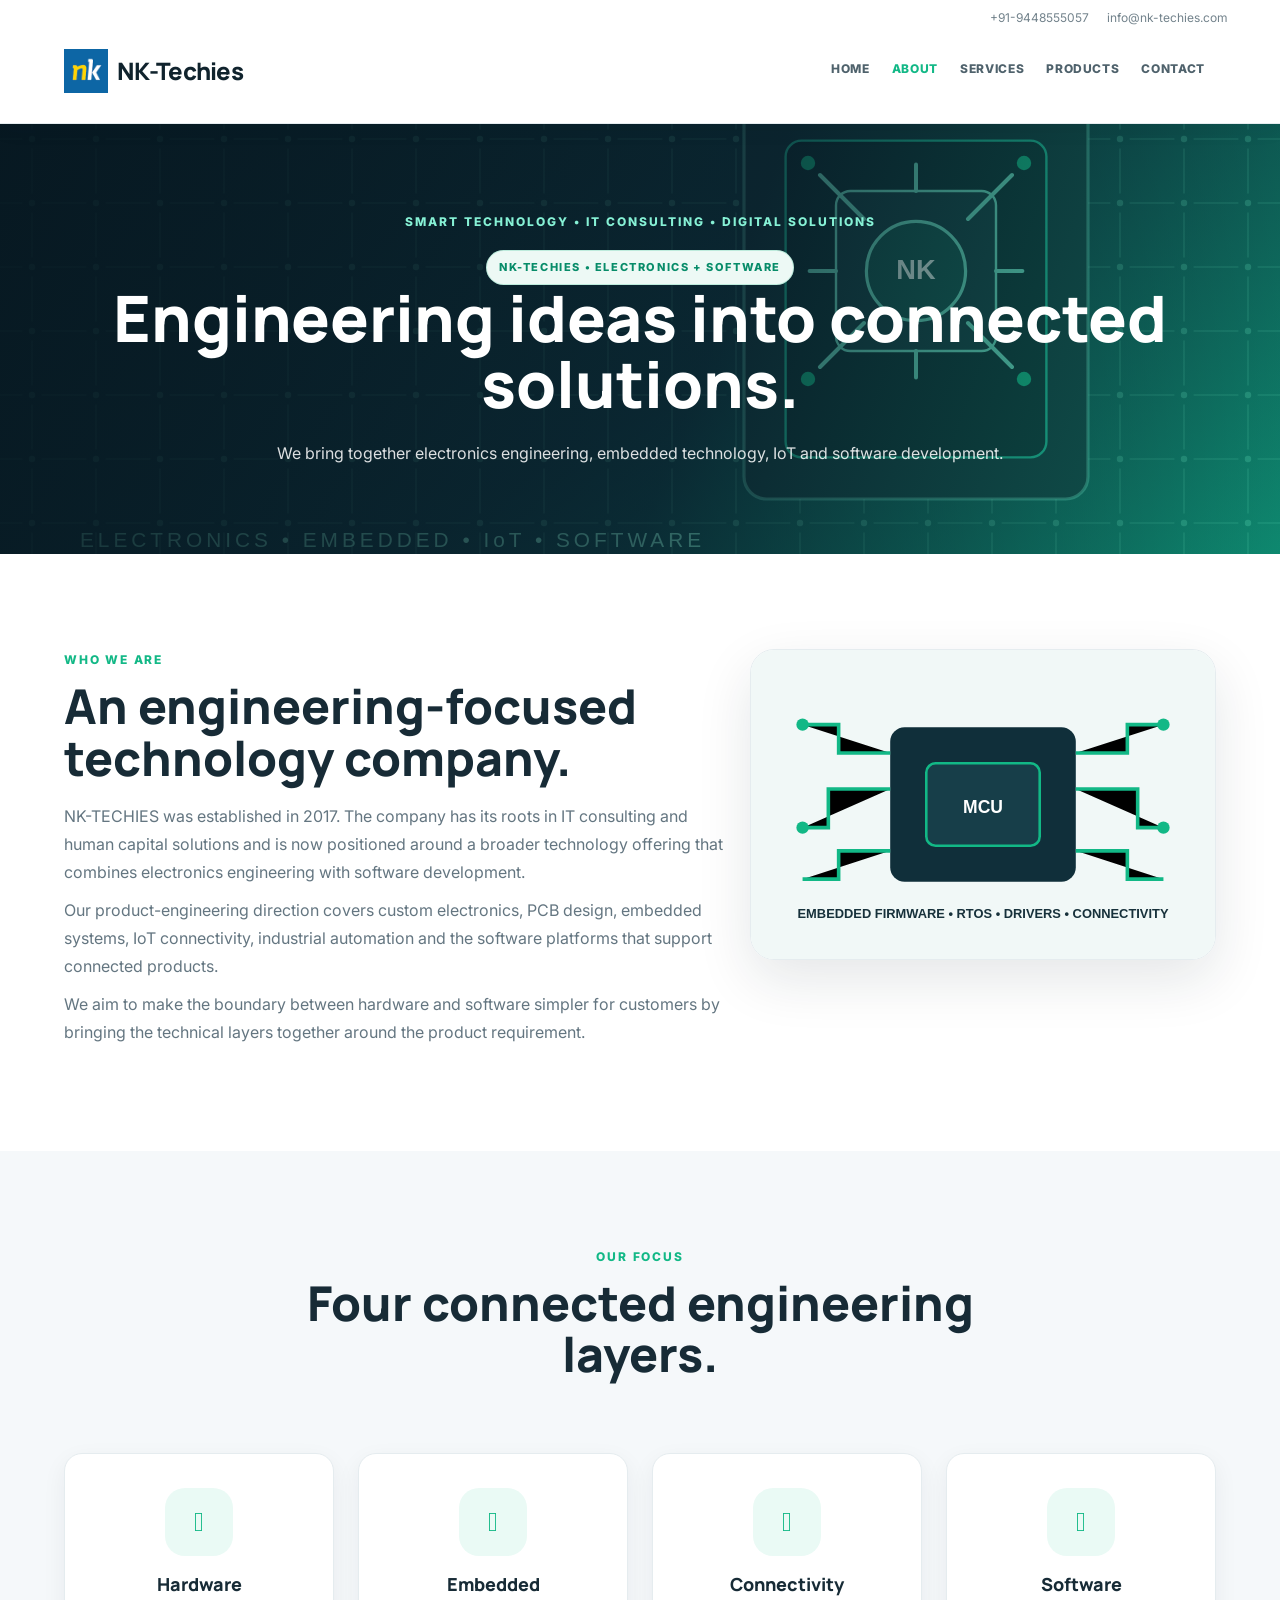
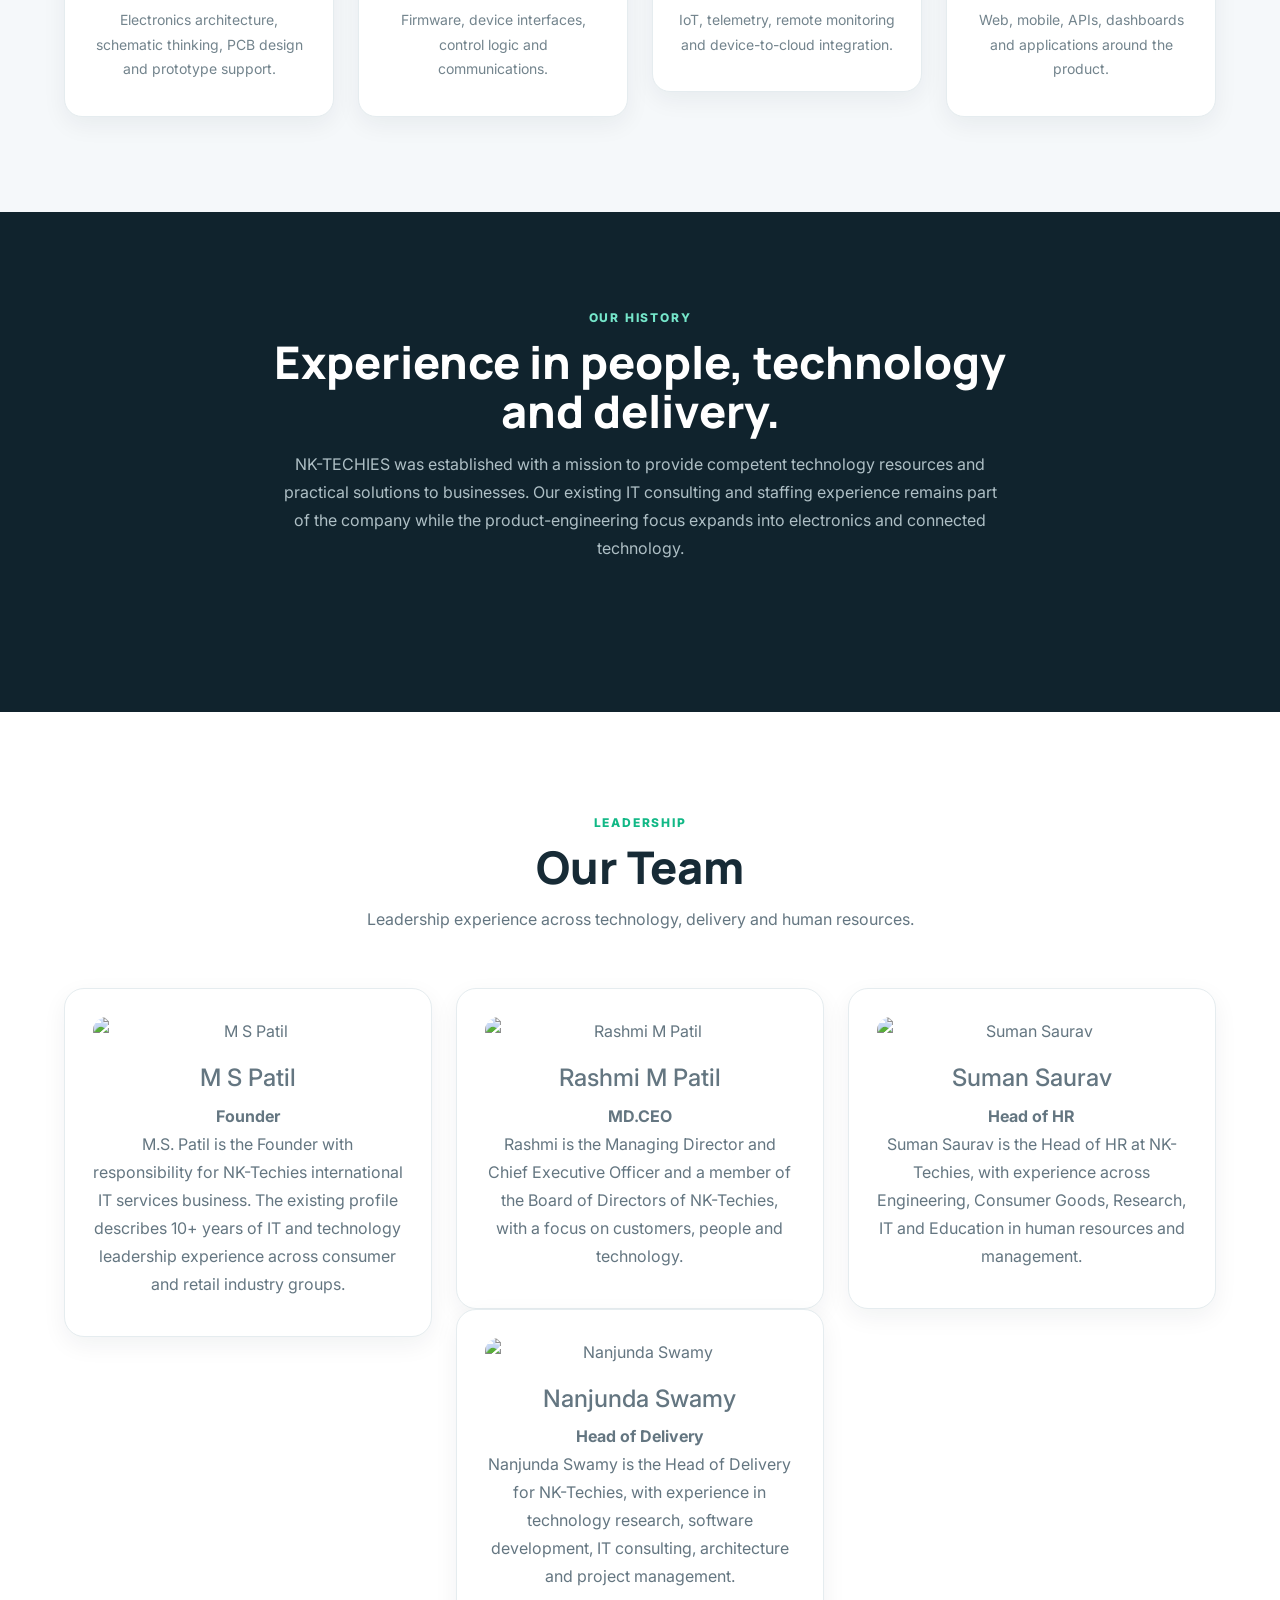
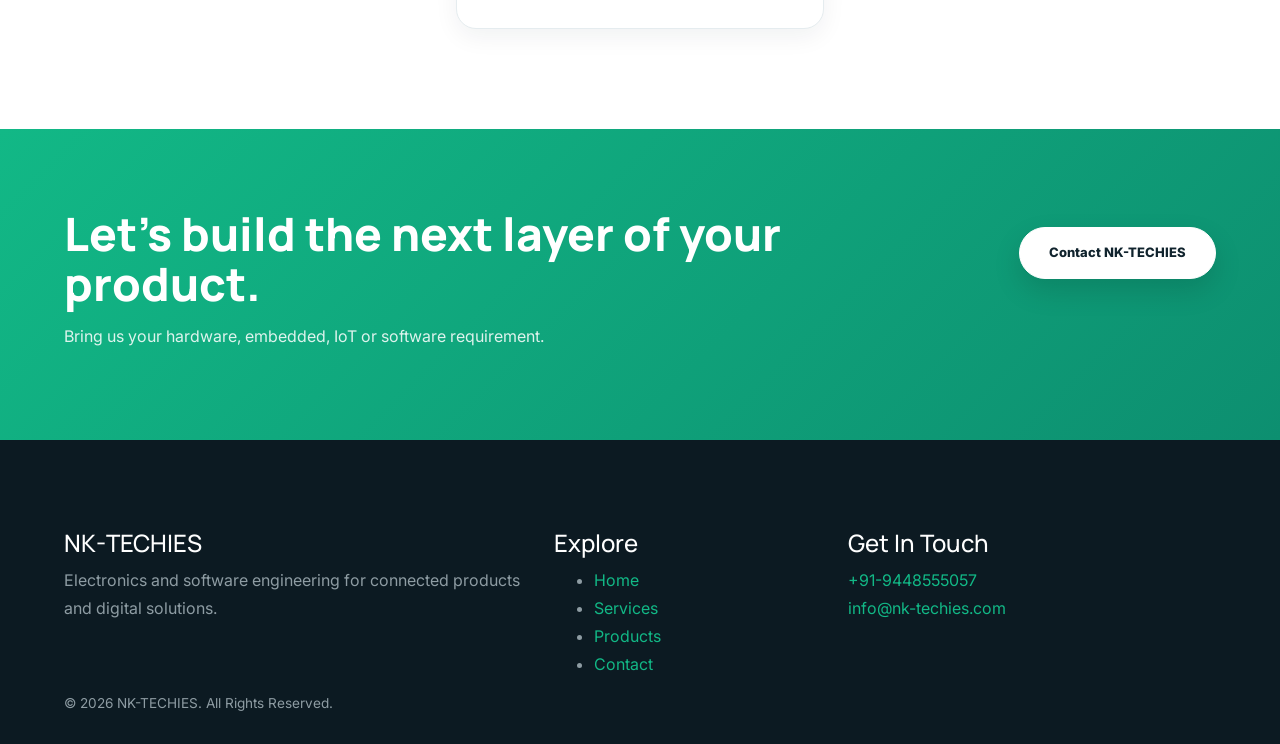
==== commit f9bb252d: "Update company story for electronics and software focus" ====
--- a/about.html
+++ b/about.html
@@ -1,3 +1,10 @@
 <!DOCTYPE HTML>
-<!-- NK-TECHIES modernized website -->
-<html><head><meta charset="utf-8"><meta name="viewport" content="width=device-width, initial-scale=1"><title>About | NK-TECHIES</title><meta name="description" content="Learn about NK-TECHIES, our history, team and IT consulting capabilities."><link rel="stylesheet" href="animate.css"><link rel="stylesheet" href="icomoon.css"><link rel="stylesheet" href="themify-icons.css"><link rel="stylesheet" href="bootstrap.css"><link rel="stylesheet" href="magnific-popup.css"><link rel="stylesheet" href="owl.carousel.min.css"><link rel="stylesheet" href="owl.theme.default.min.css"><link rel="stylesheet" href="css/style.css"></head><body><div id="page"><nav class="gtco-nav" role="navigation"><div class="gtco-container"><div class="row"><div class="col-md-12 text-right gtco-contact"><ul><li><a href="tel:+919448555057">+91- 9448555057</a></li><li><a href="mailto:info@nk-techies.com">info@nk-techies.com</a></li></ul></div></div><div class="row"><div class="col-sm-4 col-xs-12"><div id="gtco-logo"><a href="index.html"><img src="logo.png" alt="NK-Techies logo"> NK-Techies</a></div></div><div class="col-xs-8 text-right menu-1"><ul><li><a href="index.html">Home</a></li><li class="active"><a href="about.html">About</a></li><li><a href="services.html">Services</a></li><li><a href="portfolio.html">Products</a></li><li><a href="contact.html">Contact</a></li></ul></div></div></div></nav><header id="gtco-header" class="gtco-cover gtco-cover-xs" role="banner" style="background-image:url(img_bg_6.jpg)"><div class="overlay"></div><div class="gtco-container"><div class="display-t"><div class="display-tc"><h1>About NK-TECHIES</h1><p>People, technology and practical solutions for growing businesses.</p></div></div></div></header><div id="gtco-history" class="gtco-section border-bottom"><div class="gtco-container"><div class="row"><div class="col-md-8 col-md-offset-2 text-center gtco-heading"><h2>Company History</h2><p>Built with a mission to connect businesses with capable technology professionals and dependable digital solutions.</p></div></div><div class="row row-pb-md"><div class="col-md-6"><p>NK-TECHIES is a Consulting company, established in the year 2017.<br>We provide Human Capital Solutions in IT field to wide range of Clients across Various Industries.<br><br>NK-TECHIES was established with a Mission to provide competent Human Resources to the IT sectors in a cost-effective manner.</p></div><div class="col-md-6"><p>We provide a wide range of services in Human Resource field i.e. Placement Services, Contract and Projects Staffing and Project Outsourcing.<br><br>Our years of experience & dedication have enabled us to use our wide & sophisticated network in IT Industry to identify & choose the best suitable candidates for each assignment.</p></div></div><div class="row"><div class="col-md-12"><h3>Our Work</h3></div><div class="col-md-4 col-sm-6"><img src="img_1.jpg" alt="NK-Techies work"></div><div class="col-md-4 col-sm-6"><img src="img_2.jpg" alt="NK-Techies work"></div><div class="col-md-4 col-sm-6"><img src="img_3.jpg" alt="NK-Techies work"></div></div></div></div><div id="gtco-team" class="gtco-section"><div class="gtco-container"><div class="row"><div class="col-md-8 col-md-offset-2 text-center gtco-heading"><h2>Meet Our Team</h2><p>Experienced leaders across technology, delivery and human resources.</p></div></div><div class="row"><div class="col-lg-4 col-md-4 col-sm-6"><div class="gtco-staff"><img src="person_1.jpg" alt="M S Patil"><h3>M S Patil</h3><strong class="role">Founder</strong><p>M.S.Patil is the Founder with world-wide responsibility for NK-Techies international IT services business.<br><br>He has 10+ years of IT experience and technology leadership experience across consumer and retail industry groups.</p></div></div><div class="col-lg-4 col-md-4 col-sm-6"><div class="gtco-staff"><img src="person_2.jpg" alt="Rashmi M Patil"><h3>Rashmi M Patil</h3><strong class="role">MD.CEO</strong><p>Rashmi is the Managing Director and Chief Executive Officer, Member of the Board of Directors of NK-Techies.<br><br>Her focus on customer needs, people and technology has helped NK-Techies grow as an IT solutions company.</p></div></div><div class="col-lg-4 col-md-4 col-sm-6"><div class="gtco-staff"><img src="person_3.jpg" alt="Suman Saurav"><h3>Suman Saurav</h3><strong class="role">Head of HR</strong><p>Suman Saurav is the Head of HR at NK-Techies. He has 10+ years of experience across Engineering, Consumer Goods, Research, IT and Education in Human Resources & management.</p></div></div><div class="col-lg-4 col-md-4 col-sm-6"><div class="gtco-staff"><img src="person_1.jpg" alt="Nanjunda Swamy"><h3>Nanjunda Swamy</h3><strong class="role">Head of Delivery</strong><p>Nanjunda Swamy is the Head of Delivery for NK-Techies, with experience in technology research, software development, IT consulting, architecture and project management.</p></div></div></div></div></div><footer id="gtco-footer"><div class="gtco-container"><div class="row"><div class="col-md-5"><h3>NK-TECHIES</h3><p>Human capital and technology solutions for modern businesses.</p></div><div class="col-md-3"><h3>Explore</h3><ul class="gtco-footer-links"><li><a href="index.html">Home</a></li><li><a href="services.html">Services</a></li><li><a href="portfolio.html">Products</a></li></ul></div><div class="col-md-4"><h3>Get In Touch</h3><p><a href="tel:+919448555057">+91- 9448555057</a><br><a href="mailto:info@nk-techies.com">info@nk-techies.com</a></p></div></div><div class="copyright"><small>&copy; 2017 NK-TECHIES All Rights Reserved.</small></div></div></footer></div></body></html>
+<html lang="en"><head><meta charset="utf-8"><meta name="viewport" content="width=device-width, initial-scale=1"><title>About | NK-TECHIES Electronics & Software</title><meta name="description" content="About NK-TECHIES, an electronics and software engineering company building connected products and digital solutions."><link rel="stylesheet" href="animate.css"><link rel="stylesheet" href="icomoon.css"><link rel="stylesheet" href="themify-icons.css"><link rel="stylesheet" href="bootstrap.css"><link rel="stylesheet" href="magnific-popup.css"><link rel="stylesheet" href="owl.carousel.min.css"><link rel="stylesheet" href="owl.theme.default.min.css"><link rel="stylesheet" href="css/style.css"><link rel="stylesheet" href="css/electronics.css"></head><body><div id="page">
+<nav class="gtco-nav"><div class="gtco-container"><div class="row"><div class="col-md-12 text-right gtco-contact"><ul><li><a href="tel:+919448555057">+91-9448555057</a></li><li><a href="mailto:info@nk-techies.com">info@nk-techies.com</a></li></ul></div></div><div class="row"><div class="col-sm-4 col-xs-12"><div id="gtco-logo"><a href="index.html"><img src="logo.png" alt="NK-Techies logo"> NK-Techies</a></div></div><div class="col-xs-8 text-right menu-1"><ul><li><a href="index.html">Home</a></li><li class="active"><a href="about.html">About</a></li><li><a href="services.html">Services</a></li><li><a href="portfolio.html">Products</a></li><li><a href="contact.html">Contact</a></li></ul></div></div></div></nav>
+<header id="gtco-header" class="gtco-cover gtco-cover-xs" role="banner" style="background-image:url(images/electronics-hero.svg)"><div class="overlay"></div><div class="gtco-container"><div class="display-t"><div class="display-tc"><span class="eyebrow">NK-TECHIES • Electronics + Software</span><h1>Engineering ideas into connected solutions.</h1><p>We bring together electronics engineering, embedded technology, IoT and software development.</p></div></div></div></header>
+<section class="electronics-intro"><div class="gtco-container"><div class="row"><div class="col-md-7"><div class="section-kicker">Who we are</div><h2>An engineering-focused technology company.</h2><p>NK-TECHIES was established in 2017. The company has its roots in IT consulting and human capital solutions and is now positioned around a broader technology offering that combines electronics engineering with software development.</p><p>Our product-engineering direction covers custom electronics, PCB design, embedded systems, IoT connectivity, industrial automation and the software platforms that support connected products.</p><p>We aim to make the boundary between hardware and software simpler for customers by bringing the technical layers together around the product requirement.</p></div><div class="col-md-5"><div class="electronics-visual"><img src="images/embedded-system.svg" alt="Embedded electronics engineering illustration"></div></div></div></div></section>
+<section class="solution-section"><div class="gtco-container"><div class="row"><div class="col-md-8 col-md-offset-2 gtco-heading"><div class="section-kicker">Our focus</div><h2>Four connected engineering layers.</h2></div></div><div class="row"><div class="col-md-3 col-sm-6"><div class="feature-center"><span class="icon"><i class="ti-vector"></i></span><h3>Hardware</h3><p>Electronics architecture, schematic thinking, PCB design and prototype support.</p></div></div><div class="col-md-3 col-sm-6"><div class="feature-center"><span class="icon"><i class="ti-settings"></i></span><h3>Embedded</h3><p>Firmware, device interfaces, control logic and communications.</p></div></div><div class="col-md-3 col-sm-6"><div class="feature-center"><span class="icon"><i class="ti-cloud"></i></span><h3>Connectivity</h3><p>IoT, telemetry, remote monitoring and device-to-cloud integration.</p></div></div><div class="col-md-3 col-sm-6"><div class="feature-center"><span class="icon"><i class="ti-layout"></i></span><h3>Software</h3><p>Web, mobile, APIs, dashboards and applications around the product.</p></div></div></div></div></section>
+<section class="process-section"><div class="gtco-container"><div class="row"><div class="col-md-8 col-md-offset-2 text-center gtco-heading"><div class="section-kicker" style="color:#75e6ca">Our history</div><h2>Experience in people, technology and delivery.</h2><p style="color:#aebfc5">NK-TECHIES was established with a mission to provide competent technology resources and practical solutions to businesses. Our existing IT consulting and staffing experience remains part of the company while the product-engineering focus expands into electronics and connected technology.</p></div></div></div></section>
+<section id="gtco-team" class="gtco-section"><div class="gtco-container"><div class="row"><div class="col-md-8 col-md-offset-2 text-center gtco-heading"><div class="section-kicker">Leadership</div><h2>Our Team</h2><p>Leadership experience across technology, delivery and human resources.</p></div></div><div class="row"><div class="col-lg-4 col-md-4 col-sm-6"><div class="gtco-staff"><img src="person_1.jpg" alt="M S Patil"><h3>M S Patil</h3><strong class="role">Founder</strong><p>M.S. Patil is the Founder with responsibility for NK-Techies international IT services business. The existing profile describes 10+ years of IT and technology leadership experience across consumer and retail industry groups.</p></div></div><div class="col-lg-4 col-md-4 col-sm-6"><div class="gtco-staff"><img src="person_2.jpg" alt="Rashmi M Patil"><h3>Rashmi M Patil</h3><strong class="role">MD.CEO</strong><p>Rashmi is the Managing Director and Chief Executive Officer and a member of the Board of Directors of NK-Techies, with a focus on customers, people and technology.</p></div></div><div class="col-lg-4 col-md-4 col-sm-6"><div class="gtco-staff"><img src="person_3.jpg" alt="Suman Saurav"><h3>Suman Saurav</h3><strong class="role">Head of HR</strong><p>Suman Saurav is the Head of HR at NK-Techies, with experience across Engineering, Consumer Goods, Research, IT and Education in human resources and management.</p></div></div><div class="col-lg-4 col-md-4 col-sm-6"><div class="gtco-staff"><img src="person_1.jpg" alt="Nanjunda Swamy"><h3>Nanjunda Swamy</h3><strong class="role">Head of Delivery</strong><p>Nanjunda Swamy is the Head of Delivery for NK-Techies, with experience in technology research, software development, IT consulting, architecture and project management.</p></div></div></div></div></section>
+<section class="cta-electronics"><div class="gtco-container"><div class="row"><div class="col-md-8"><h2>Let's build the next layer of your product.</h2><p>Bring us your hardware, embedded, IoT or software requirement.</p></div><div class="col-md-4 text-right" style="padding-top:18px"><a href="contact.html" class="btn btn-white btn-lg">Contact NK-TECHIES</a></div></div></div></section>
+<footer id="gtco-footer"><div class="gtco-container"><div class="row"><div class="col-md-5"><h3>NK-TECHIES</h3><p>Electronics and software engineering for connected products and digital solutions.</p></div><div class="col-md-3"><h3>Explore</h3><ul class="gtco-footer-links"><li><a href="index.html">Home</a></li><li><a href="services.html">Services</a></li><li><a href="portfolio.html">Products</a></li><li><a href="contact.html">Contact</a></li></ul></div><div class="col-md-4"><h3>Get In Touch</h3><p><a href="tel:+919448555057">+91-9448555057</a><br><a href="mailto:info@nk-techies.com">info@nk-techies.com</a></p></div></div><div class="copyright"><small>&copy; 2026 NK-TECHIES. All Rights Reserved.</small></div></div></footer></div></body></html>
--- a/css/electronics.css
+++ b/css/electronics.css
@@ -0,0 +1,2 @@
+/* NK-TECHIES Electronics & Software layer */
+.eyebrow{display:inline-flex;align-items:center;gap:8px;padding:7px 12px;border:1px solid rgba(18,184,134,.22);border-radius:999px;background:#edf9f5;color:#078c69;font-size:11px;font-weight:800;letter-spacing:1.6px;text-transform:uppercase}.hero-actions{display:flex;gap:12px;flex-wrap:wrap;margin-top:26px}.hero-note{margin-top:20px!important;font-size:13px!important;color:rgba(255,255,255,.68)!important}.electronics-intro{padding:95px 0;background:#fff}.section-kicker{color:var(--brand);font-size:12px;font-weight:800;letter-spacing:1.8px;text-transform:uppercase;margin-bottom:10px}.electronics-intro h2,.solution-section h2{font-family:'Manrope',sans-serif;color:var(--ink);font-weight:800;font-size:clamp(30px,4vw,48px);line-height:1.08;margin:0 0 18px}.electronics-intro p{max-width:720px}.electronics-visual{border-radius:24px;overflow:hidden;box-shadow:var(--shadow);border:1px solid var(--line)}.electronics-visual img{width:100%}.solution-section{padding:95px 0;background:#f5f8fa}.electronics-card{height:100%;padding:0 0 28px;background:#fff;border:1px solid var(--line);border-radius:20px;overflow:hidden;box-shadow:var(--shadow-sm);transition:.25s}.electronics-card:hover{transform:translateY(-6px);box-shadow:var(--shadow)}.electronics-card img{width:100%;height:185px;object-fit:cover;background:#0c2732}.electronics-card .card-body{padding:24px}.electronics-card h3{margin:0 0 10px;font-family:'Manrope',sans-serif;color:var(--ink);font-size:20px}.electronics-card p{margin:0;font-size:14px}.tag-row{display:flex;flex-wrap:wrap;gap:7px;margin-top:17px}.tag{padding:5px 9px;border-radius:999px;background:#edf9f5;color:#087e62;font-size:11px;font-weight:700}.process-section{padding:95px 0;background:#10232d;color:#d9e5e8}.process-section h2{color:#fff;font-family:'Manrope',sans-serif;font-weight:800}.process-step{height:100%;padding:28px;border:1px solid rgba(255,255,255,.12);border-radius:18px;background:rgba(255,255,255,.04)}.process-step .num{display:inline-flex;width:38px;height:38px;align-items:center;justify-content:center;border-radius:50%;background:#12b886;color:#fff;font-weight:800;margin-bottom:18px}.process-step h3{color:#fff;font-family:'Manrope',sans-serif;font-size:18px}.process-step p{font-size:14px;margin:0;color:#aebfc5}.stack-section{padding:85px 0;background:#fff}.stack-list{display:flex;flex-wrap:wrap;gap:10px;justify-content:center}.stack-list span{padding:10px 15px;border:1px solid var(--line);border-radius:10px;background:#fff;color:#49616c;font-size:13px;font-weight:700;box-shadow:var(--shadow-sm)}.industries{padding:90px 0;background:#f7fbfa}.industry-pill{padding:20px;border:1px solid #dfeeea;border-radius:16px;background:#fff;height:100%;font-weight:700;color:var(--ink);box-shadow:var(--shadow-sm)}.industry-pill small{display:block;margin-top:5px;color:var(--text);font-weight:400}.cta-electronics{padding:80px 0;background:linear-gradient(135deg,#12b886,#0d8f70);color:#fff}.cta-electronics h2{font-family:'Manrope',sans-serif;font-size:clamp(30px,4vw,46px);font-weight:800;margin:0 0 12px}.cta-electronics p{color:rgba(255,255,255,.86)}.service-icon{width:62px;height:62px;border-radius:16px;display:flex;align-items:center;justify-content:center;background:#eafaf5;color:#12b886;font-size:26px;margin-bottom:18px}.product-card img{height:220px;object-fit:cover;width:100%;border-radius:14px}.product-card{height:100%;padding:18px;background:#fff;border:1px solid var(--line);border-radius:20px;box-shadow:var(--shadow-sm)}@media(max-width:767px){.electronics-intro,.solution-section,.process-section,.stack-section,.industries{padding:65px 0}.hero-actions{flex-direction:column;align-items:flex-start}.electronics-card img{height:165px}}
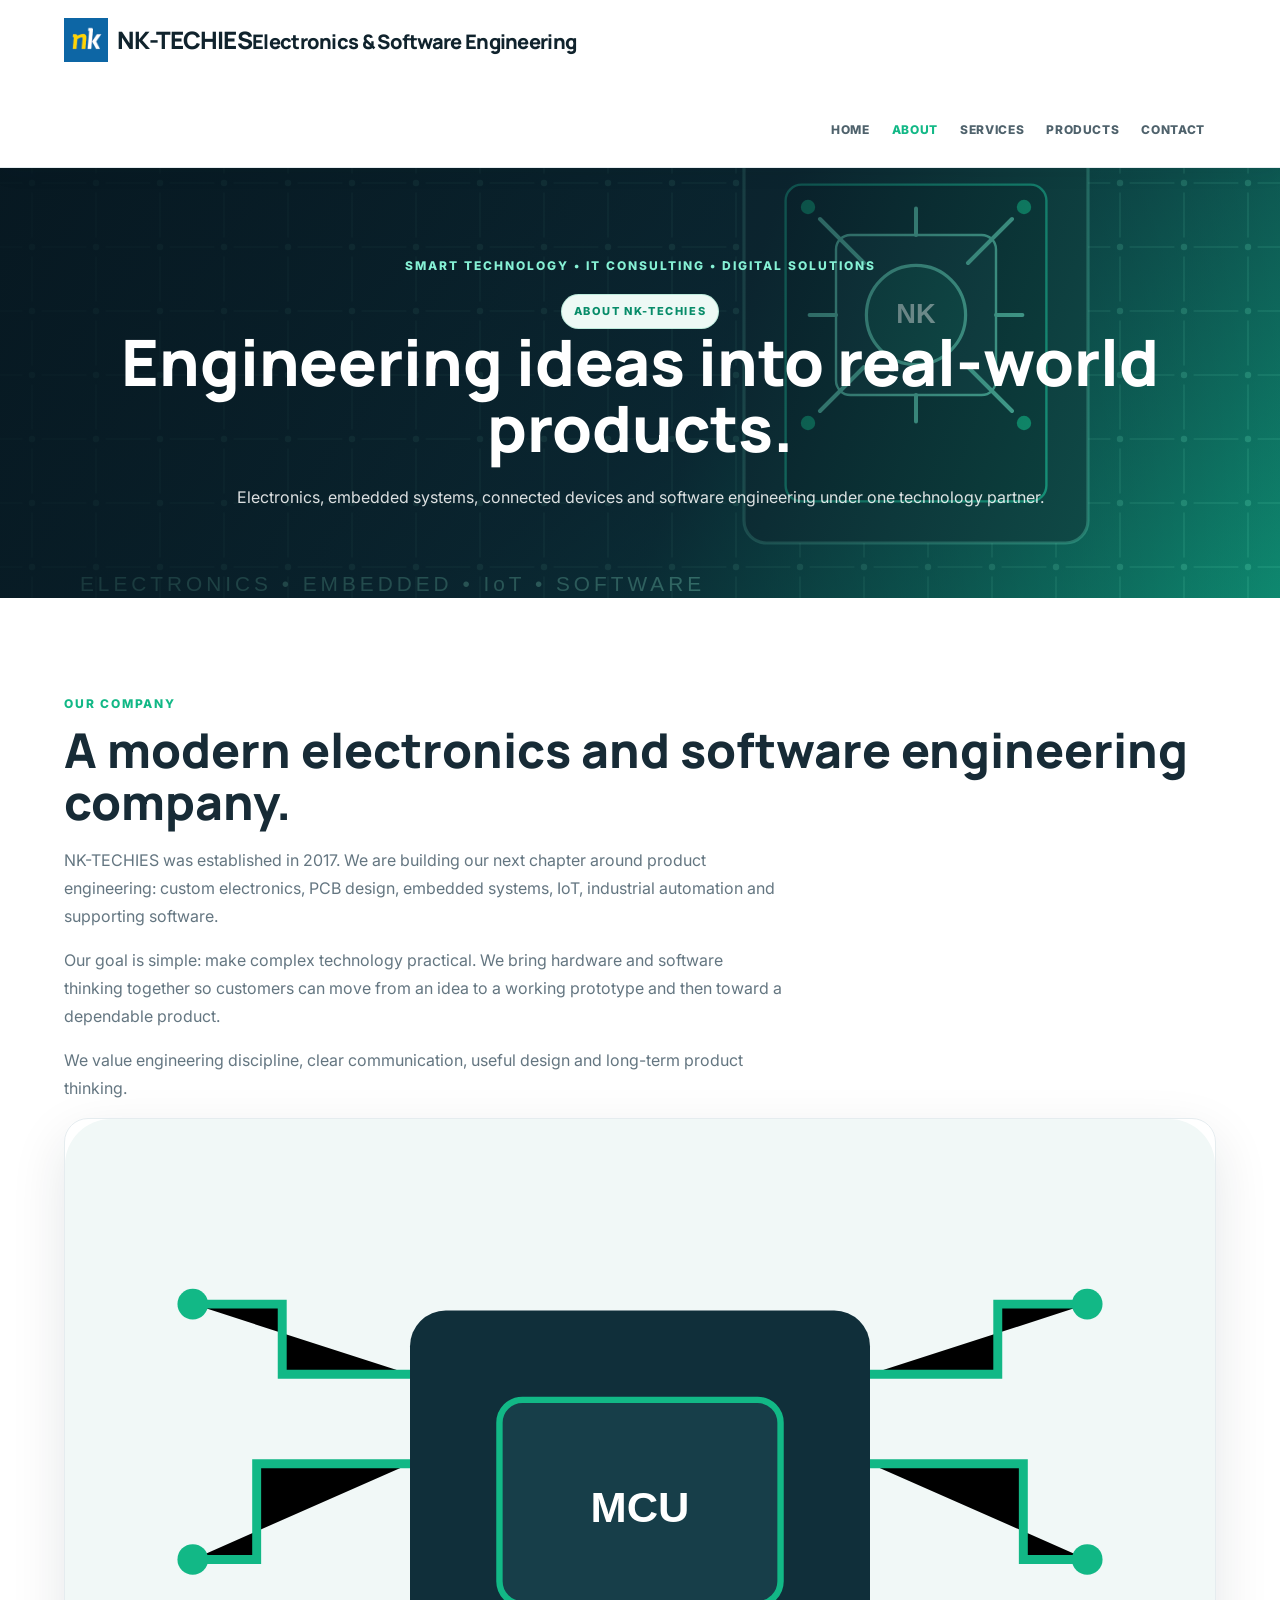
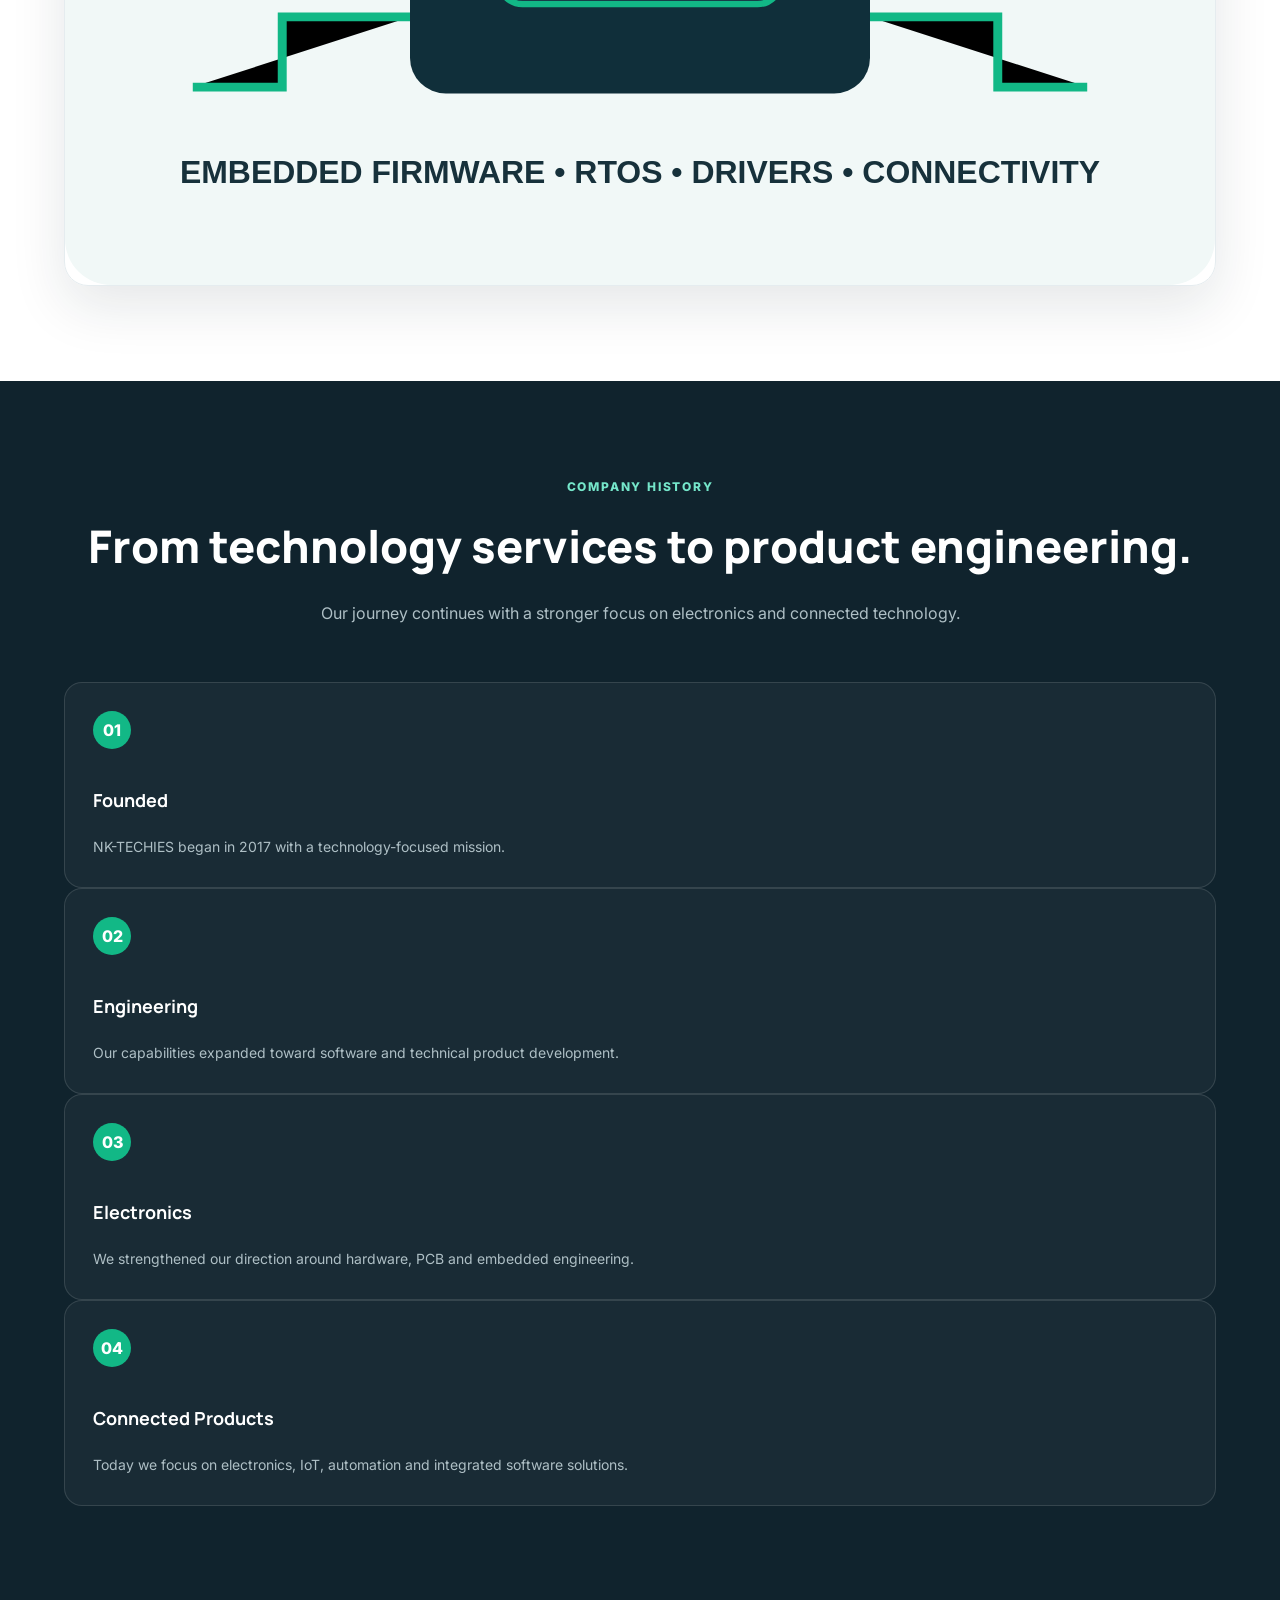
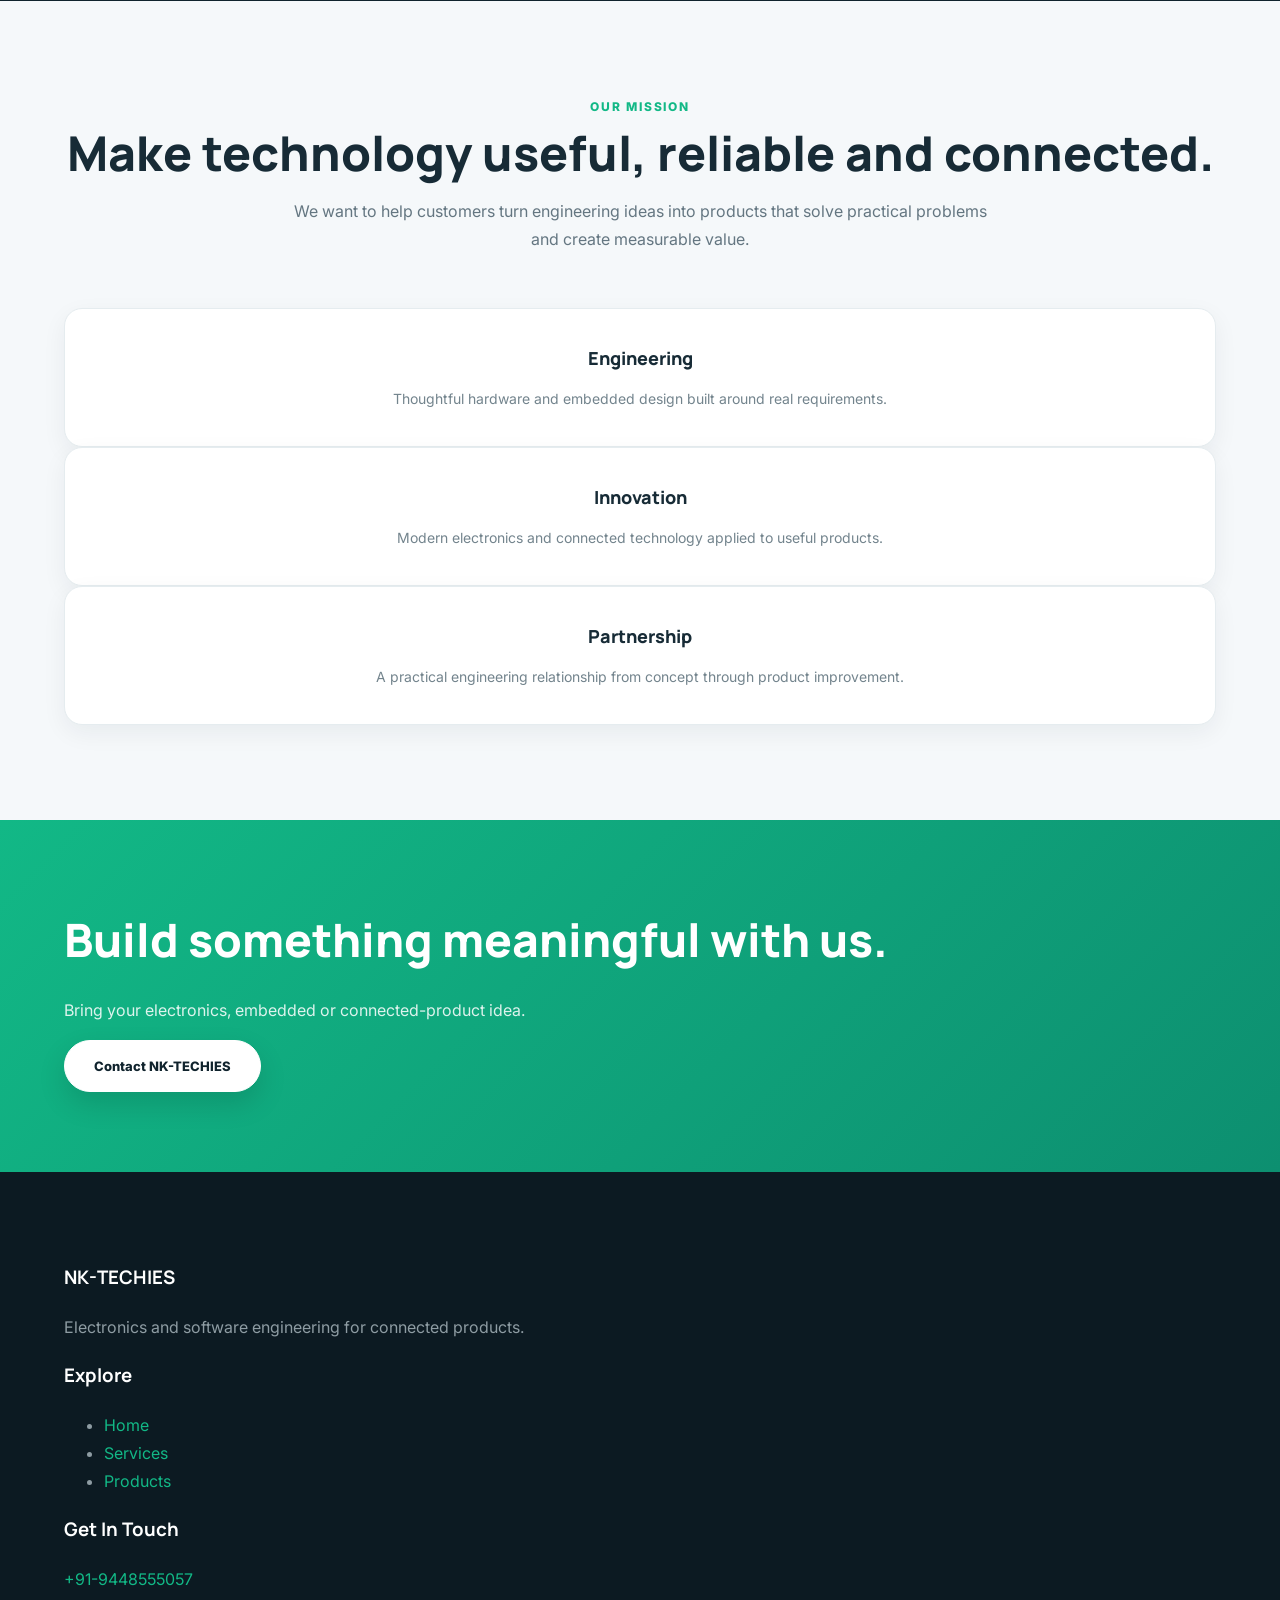
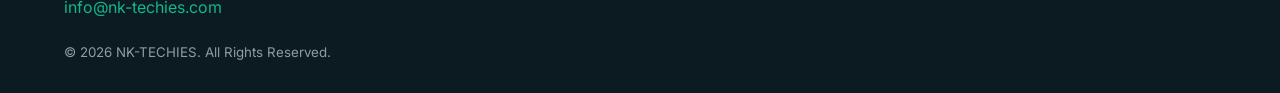
==== commit 9c94cd9e: "Rewrite About page around electronics product engineering" ====
--- a/about.html
+++ b/about.html
@@ -1,10 +1 @@
-<!DOCTYPE HTML>
-<html lang="en"><head><meta charset="utf-8"><meta name="viewport" content="width=device-width, initial-scale=1"><title>About | NK-TECHIES Electronics & Software</title><meta name="description" content="About NK-TECHIES, an electronics and software engineering company building connected products and digital solutions."><link rel="stylesheet" href="animate.css"><link rel="stylesheet" href="icomoon.css"><link rel="stylesheet" href="themify-icons.css"><link rel="stylesheet" href="bootstrap.css"><link rel="stylesheet" href="magnific-popup.css"><link rel="stylesheet" href="owl.carousel.min.css"><link rel="stylesheet" href="owl.theme.default.min.css"><link rel="stylesheet" href="css/style.css"><link rel="stylesheet" href="css/electronics.css"></head><body><div id="page">
-<nav class="gtco-nav"><div class="gtco-container"><div class="row"><div class="col-md-12 text-right gtco-contact"><ul><li><a href="tel:+919448555057">+91-9448555057</a></li><li><a href="mailto:info@nk-techies.com">info@nk-techies.com</a></li></ul></div></div><div class="row"><div class="col-sm-4 col-xs-12"><div id="gtco-logo"><a href="index.html"><img src="logo.png" alt="NK-Techies logo"> NK-Techies</a></div></div><div class="col-xs-8 text-right menu-1"><ul><li><a href="index.html">Home</a></li><li class="active"><a href="about.html">About</a></li><li><a href="services.html">Services</a></li><li><a href="portfolio.html">Products</a></li><li><a href="contact.html">Contact</a></li></ul></div></div></div></nav>
-<header id="gtco-header" class="gtco-cover gtco-cover-xs" role="banner" style="background-image:url(images/electronics-hero.svg)"><div class="overlay"></div><div class="gtco-container"><div class="display-t"><div class="display-tc"><span class="eyebrow">NK-TECHIES • Electronics + Software</span><h1>Engineering ideas into connected solutions.</h1><p>We bring together electronics engineering, embedded technology, IoT and software development.</p></div></div></div></header>
-<section class="electronics-intro"><div class="gtco-container"><div class="row"><div class="col-md-7"><div class="section-kicker">Who we are</div><h2>An engineering-focused technology company.</h2><p>NK-TECHIES was established in 2017. The company has its roots in IT consulting and human capital solutions and is now positioned around a broader technology offering that combines electronics engineering with software development.</p><p>Our product-engineering direction covers custom electronics, PCB design, embedded systems, IoT connectivity, industrial automation and the software platforms that support connected products.</p><p>We aim to make the boundary between hardware and software simpler for customers by bringing the technical layers together around the product requirement.</p></div><div class="col-md-5"><div class="electronics-visual"><img src="images/embedded-system.svg" alt="Embedded electronics engineering illustration"></div></div></div></div></section>
-<section class="solution-section"><div class="gtco-container"><div class="row"><div class="col-md-8 col-md-offset-2 gtco-heading"><div class="section-kicker">Our focus</div><h2>Four connected engineering layers.</h2></div></div><div class="row"><div class="col-md-3 col-sm-6"><div class="feature-center"><span class="icon"><i class="ti-vector"></i></span><h3>Hardware</h3><p>Electronics architecture, schematic thinking, PCB design and prototype support.</p></div></div><div class="col-md-3 col-sm-6"><div class="feature-center"><span class="icon"><i class="ti-settings"></i></span><h3>Embedded</h3><p>Firmware, device interfaces, control logic and communications.</p></div></div><div class="col-md-3 col-sm-6"><div class="feature-center"><span class="icon"><i class="ti-cloud"></i></span><h3>Connectivity</h3><p>IoT, telemetry, remote monitoring and device-to-cloud integration.</p></div></div><div class="col-md-3 col-sm-6"><div class="feature-center"><span class="icon"><i class="ti-layout"></i></span><h3>Software</h3><p>Web, mobile, APIs, dashboards and applications around the product.</p></div></div></div></div></section>
-<section class="process-section"><div class="gtco-container"><div class="row"><div class="col-md-8 col-md-offset-2 text-center gtco-heading"><div class="section-kicker" style="color:#75e6ca">Our history</div><h2>Experience in people, technology and delivery.</h2><p style="color:#aebfc5">NK-TECHIES was established with a mission to provide competent technology resources and practical solutions to businesses. Our existing IT consulting and staffing experience remains part of the company while the product-engineering focus expands into electronics and connected technology.</p></div></div></div></section>
-<section id="gtco-team" class="gtco-section"><div class="gtco-container"><div class="row"><div class="col-md-8 col-md-offset-2 text-center gtco-heading"><div class="section-kicker">Leadership</div><h2>Our Team</h2><p>Leadership experience across technology, delivery and human resources.</p></div></div><div class="row"><div class="col-lg-4 col-md-4 col-sm-6"><div class="gtco-staff"><img src="person_1.jpg" alt="M S Patil"><h3>M S Patil</h3><strong class="role">Founder</strong><p>M.S. Patil is the Founder with responsibility for NK-Techies international IT services business. The existing profile describes 10+ years of IT and technology leadership experience across consumer and retail industry groups.</p></div></div><div class="col-lg-4 col-md-4 col-sm-6"><div class="gtco-staff"><img src="person_2.jpg" alt="Rashmi M Patil"><h3>Rashmi M Patil</h3><strong class="role">MD.CEO</strong><p>Rashmi is the Managing Director and Chief Executive Officer and a member of the Board of Directors of NK-Techies, with a focus on customers, people and technology.</p></div></div><div class="col-lg-4 col-md-4 col-sm-6"><div class="gtco-staff"><img src="person_3.jpg" alt="Suman Saurav"><h3>Suman Saurav</h3><strong class="role">Head of HR</strong><p>Suman Saurav is the Head of HR at NK-Techies, with experience across Engineering, Consumer Goods, Research, IT and Education in human resources and management.</p></div></div><div class="col-lg-4 col-md-4 col-sm-6"><div class="gtco-staff"><img src="person_1.jpg" alt="Nanjunda Swamy"><h3>Nanjunda Swamy</h3><strong class="role">Head of Delivery</strong><p>Nanjunda Swamy is the Head of Delivery for NK-Techies, with experience in technology research, software development, IT consulting, architecture and project management.</p></div></div></div></div></section>
-<section class="cta-electronics"><div class="gtco-container"><div class="row"><div class="col-md-8"><h2>Let's build the next layer of your product.</h2><p>Bring us your hardware, embedded, IoT or software requirement.</p></div><div class="col-md-4 text-right" style="padding-top:18px"><a href="contact.html" class="btn btn-white btn-lg">Contact NK-TECHIES</a></div></div></div></section>
-<footer id="gtco-footer"><div class="gtco-container"><div class="row"><div class="col-md-5"><h3>NK-TECHIES</h3><p>Electronics and software engineering for connected products and digital solutions.</p></div><div class="col-md-3"><h3>Explore</h3><ul class="gtco-footer-links"><li><a href="index.html">Home</a></li><li><a href="services.html">Services</a></li><li><a href="portfolio.html">Products</a></li><li><a href="contact.html">Contact</a></li></ul></div><div class="col-md-4"><h3>Get In Touch</h3><p><a href="tel:+919448555057">+91-9448555057</a><br><a href="mailto:info@nk-techies.com">info@nk-techies.com</a></p></div></div><div class="copyright"><small>&copy; 2026 NK-TECHIES. All Rights Reserved.</small></div></div></footer></div></body></html>
+<!DOCTYPE html><html lang="en"><head><meta charset="utf-8"><meta name="viewport" content="width=device-width,initial-scale=1"><title>About | NK-TECHIES</title><meta name="description" content="About NK-TECHIES, an electronics and software engineering company."><link rel="stylesheet" href="css/style.css"><link rel="stylesheet" href="css/electronics.css"></head><body><div id="page"><nav class="gtco-nav"><div class="gtco-container"><div class="row"><div class="col-sm-5 col-xs-12"><div id="gtco-logo"><a href="index.html"><img src="logo.png" alt="NK-Techies logo"><span>NK-TECHIES<small>Electronics & Software Engineering</small></span></a></div></div><div class="col-sm-7 col-xs-12 text-right menu-1"><ul><li><a href="index.html">Home</a></li><li class="active"><a href="about.html">About</a></li><li><a href="services.html">Services</a></li><li><a href="portfolio.html">Products</a></li><li><a href="contact.html">Contact</a></li></ul></div></div></div></nav><header id="gtco-header" class="gtco-cover gtco-cover-xs" style="background-image:url(images/electronics-hero.svg)"><div class="overlay"></div><div class="gtco-container"><div class="display-t"><div class="display-tc"><span class="eyebrow">ABOUT NK-TECHIES</span><h1>Engineering ideas into real-world products.</h1><p>Electronics, embedded systems, connected devices and software engineering under one technology partner.</p></div></div></div></header><section class="electronics-intro"><div class="gtco-container"><div class="row"><div class="col-md-7"><div class="section-kicker">Our company</div><h2>A modern electronics and software engineering company.</h2><p>NK-TECHIES was established in 2017. We are building our next chapter around product engineering: custom electronics, PCB design, embedded systems, IoT, industrial automation and supporting software.</p><p>Our goal is simple: make complex technology practical. We bring hardware and software thinking together so customers can move from an idea to a working prototype and then toward a dependable product.</p><p>We value engineering discipline, clear communication, useful design and long-term product thinking.</p></div><div class="col-md-5"><div class="electronics-visual"><img src="images/embedded-system.svg" alt="Embedded electronics engineering"></div></div></div></div></section><section class="process-section"><div class="gtco-container"><div class="gtco-heading"><div class="section-kicker" style="color:#75e6ca">Company history</div><h2>From technology services to product engineering.</h2><p style="color:#aebfc5">Our journey continues with a stronger focus on electronics and connected technology.</p></div><div class="row"><div class="col-md-3 col-sm-6"><div class="process-step"><span class="num">01</span><h3>Founded</h3><p>NK-TECHIES began in 2017 with a technology-focused mission.</p></div></div><div class="col-md-3 col-sm-6"><div class="process-step"><span class="num">02</span><h3>Engineering</h3><p>Our capabilities expanded toward software and technical product development.</p></div></div><div class="col-md-3 col-sm-6"><div class="process-step"><span class="num">03</span><h3>Electronics</h3><p>We strengthened our direction around hardware, PCB and embedded engineering.</p></div></div><div class="col-md-3 col-sm-6"><div class="process-step"><span class="num">04</span><h3>Connected Products</h3><p>Today we focus on electronics, IoT, automation and integrated software solutions.</p></div></div></div></div></section><section class="solution-section"><div class="gtco-container"><div class="gtco-heading"><div class="section-kicker">Our mission</div><h2>Make technology useful, reliable and connected.</h2><p>We want to help customers turn engineering ideas into products that solve practical problems and create measurable value.</p></div><div class="row"><div class="col-md-4"><div class="feature-center"><h3>Engineering</h3><p>Thoughtful hardware and embedded design built around real requirements.</p></div></div><div class="col-md-4"><div class="feature-center"><h3>Innovation</h3><p>Modern electronics and connected technology applied to useful products.</p></div></div><div class="col-md-4"><div class="feature-center"><h3>Partnership</h3><p>A practical engineering relationship from concept through product improvement.</p></div></div></div></div></section><section class="cta-electronics"><div class="gtco-container"><div class="row"><div class="col-md-8"><h2>Build something meaningful with us.</h2><p>Bring your electronics, embedded or connected-product idea.</p></div><div class="col-md-4 text-right"><a href="contact.html" class="btn btn-white btn-lg">Contact NK-TECHIES</a></div></div></div></section><footer id="gtco-footer"><div class="gtco-container"><div class="row"><div class="col-md-5"><h3>NK-TECHIES</h3><p>Electronics and software engineering for connected products.</p></div><div class="col-md-3"><h3>Explore</h3><ul class="gtco-footer-links"><li><a href="index.html">Home</a></li><li><a href="services.html">Services</a></li><li><a href="portfolio.html">Products</a></li></ul></div><div class="col-md-4"><h3>Get In Touch</h3><p><a href="tel:+919448555057">+91-9448555057</a><br><a href="mailto:info@nk-techies.com">info@nk-techies.com</a></p></div></div><div class="copyright"><small>&copy; 2026 NK-TECHIES. All Rights Reserved.</small></div></div></footer></div></body></html>
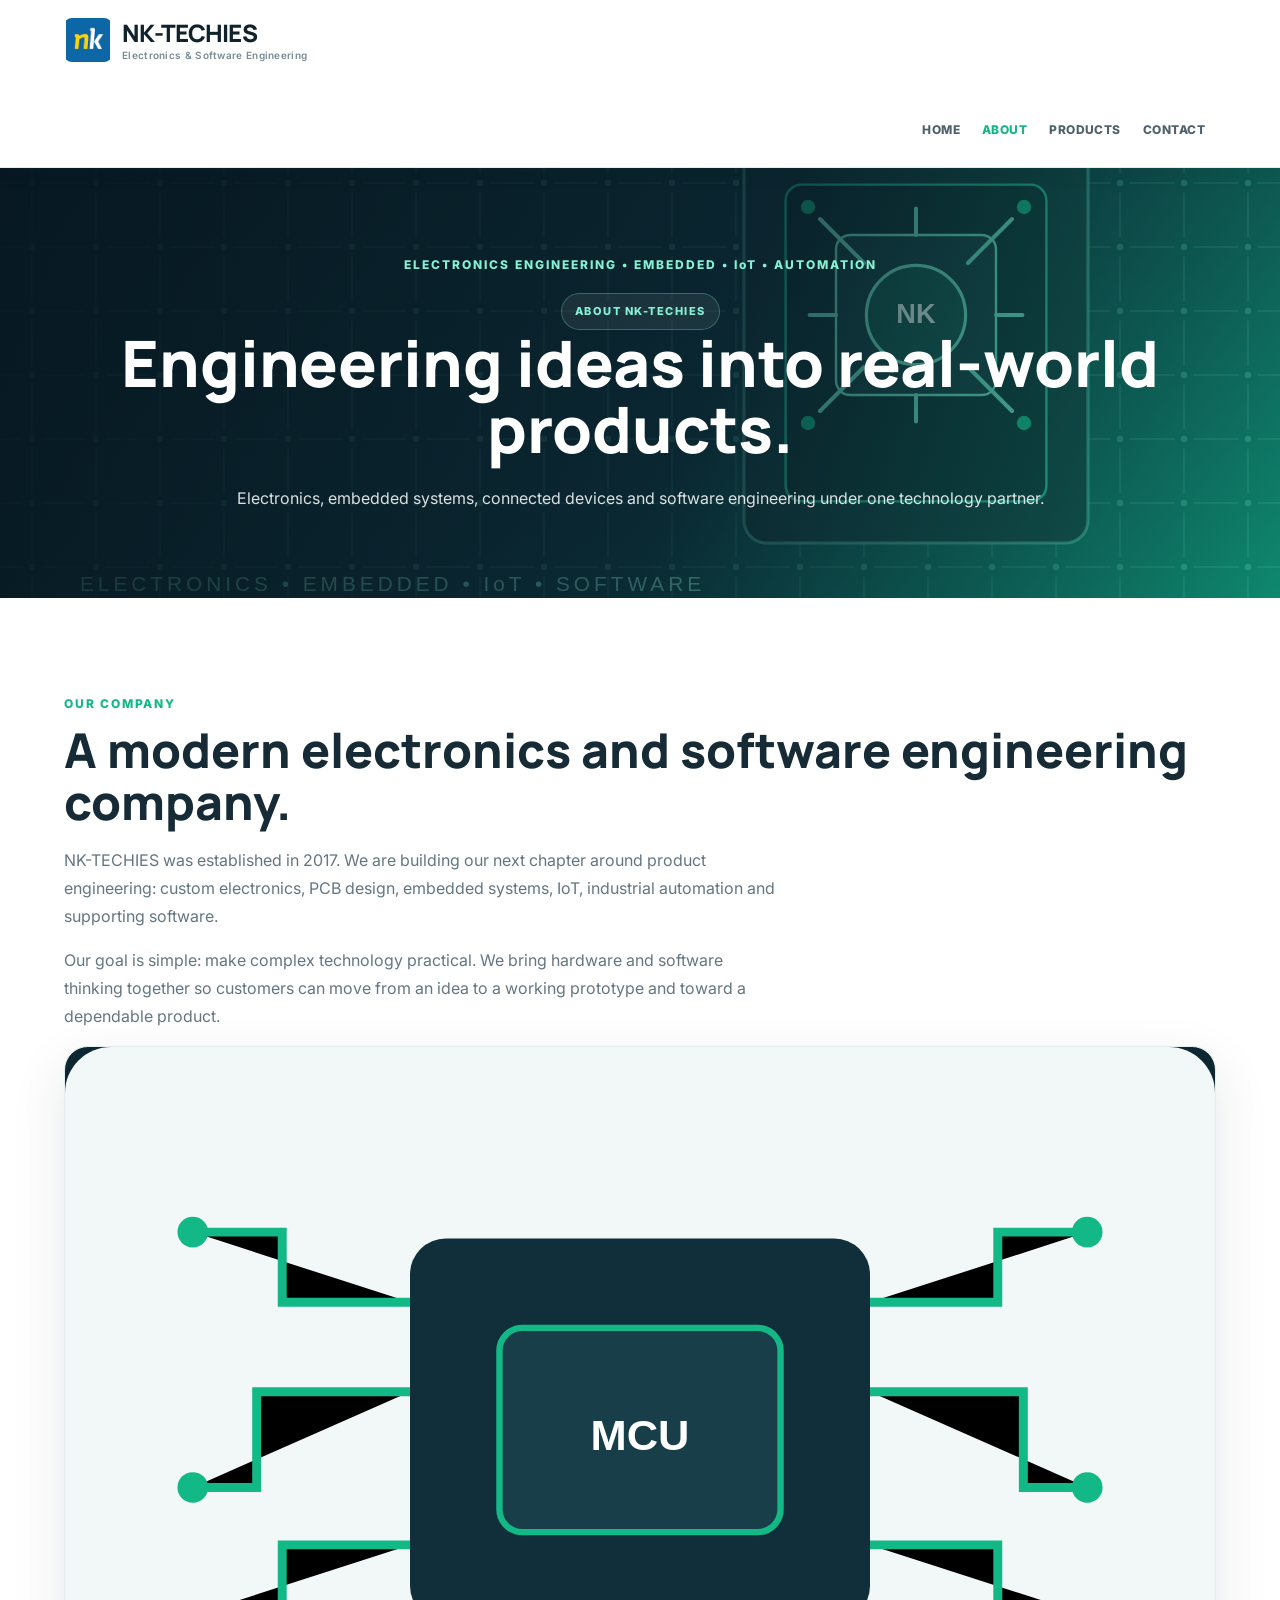
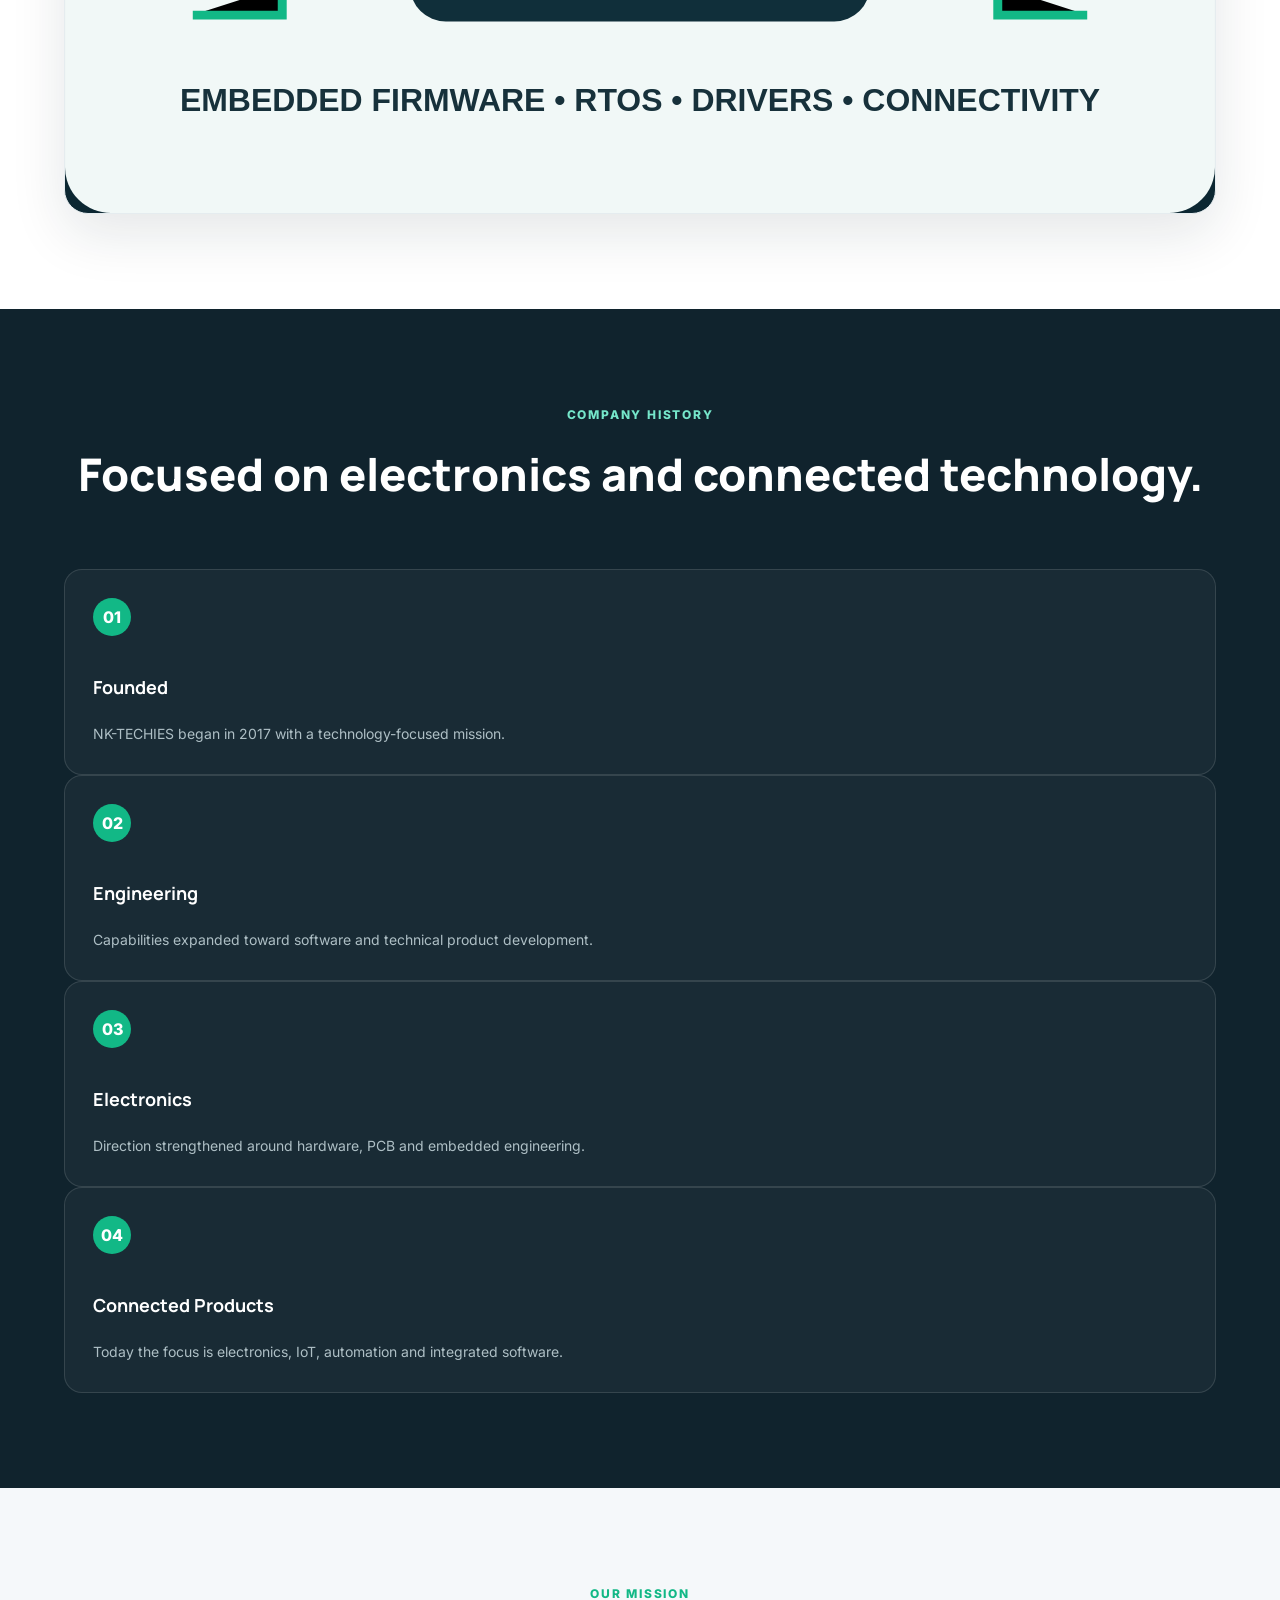
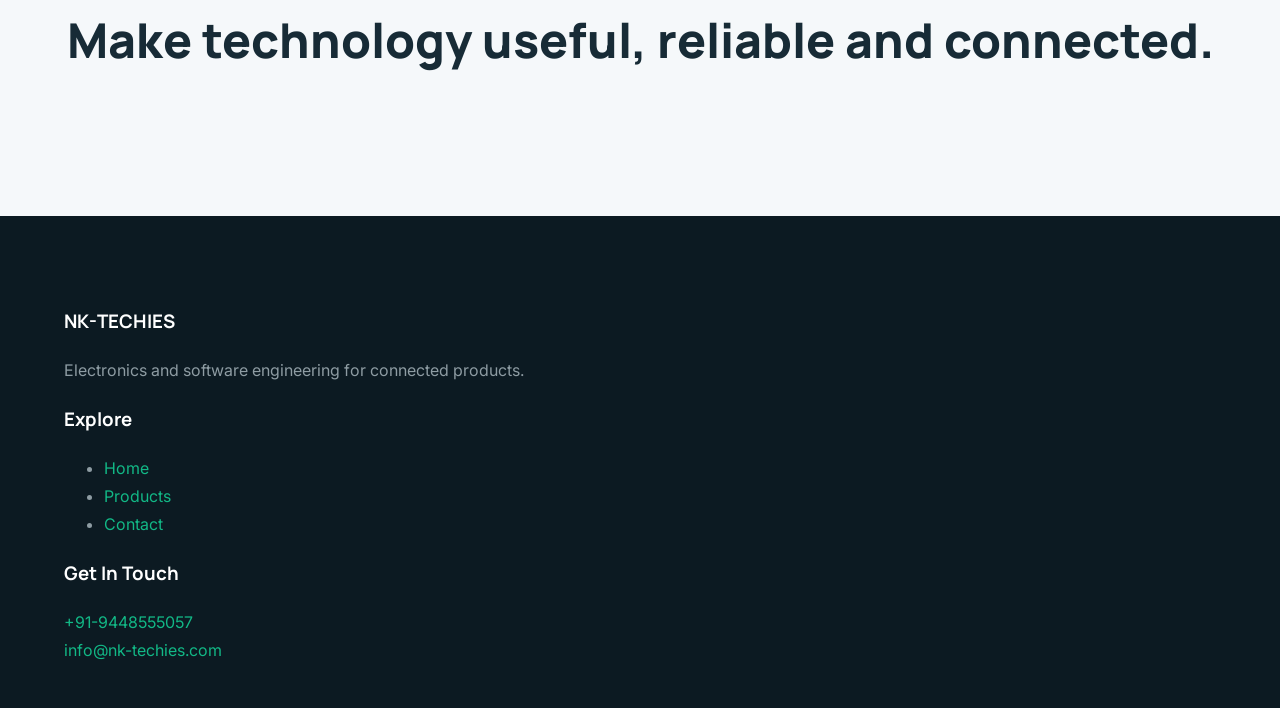
==== commit c703e6e0: "Remove Services from About navigation" ====
--- a/about.html
+++ b/about.html
@@ -1 +1 @@
-<!DOCTYPE html><html lang="en"><head><meta charset="utf-8"><meta name="viewport" content="width=device-width,initial-scale=1"><title>About | NK-TECHIES</title><meta name="description" content="About NK-TECHIES, an electronics and software engineering company."><link rel="stylesheet" href="css/style.css"><link rel="stylesheet" href="css/electronics.css"></head><body><div id="page"><nav class="gtco-nav"><div class="gtco-container"><div class="row"><div class="col-sm-5 col-xs-12"><div id="gtco-logo"><a href="index.html"><img src="logo.png" alt="NK-Techies logo"><span>NK-TECHIES<small>Electronics & Software Engineering</small></span></a></div></div><div class="col-sm-7 col-xs-12 text-right menu-1"><ul><li><a href="index.html">Home</a></li><li class="active"><a href="about.html">About</a></li><li><a href="services.html">Services</a></li><li><a href="portfolio.html">Products</a></li><li><a href="contact.html">Contact</a></li></ul></div></div></div></nav><header id="gtco-header" class="gtco-cover gtco-cover-xs" style="background-image:url(images/electronics-hero.svg)"><div class="overlay"></div><div class="gtco-container"><div class="display-t"><div class="display-tc"><span class="eyebrow">ABOUT NK-TECHIES</span><h1>Engineering ideas into real-world products.</h1><p>Electronics, embedded systems, connected devices and software engineering under one technology partner.</p></div></div></div></header><section class="electronics-intro"><div class="gtco-container"><div class="row"><div class="col-md-7"><div class="section-kicker">Our company</div><h2>A modern electronics and software engineering company.</h2><p>NK-TECHIES was established in 2017. We are building our next chapter around product engineering: custom electronics, PCB design, embedded systems, IoT, industrial automation and supporting software.</p><p>Our goal is simple: make complex technology practical. We bring hardware and software thinking together so customers can move from an idea to a working prototype and then toward a dependable product.</p><p>We value engineering discipline, clear communication, useful design and long-term product thinking.</p></div><div class="col-md-5"><div class="electronics-visual"><img src="images/embedded-system.svg" alt="Embedded electronics engineering"></div></div></div></div></section><section class="process-section"><div class="gtco-container"><div class="gtco-heading"><div class="section-kicker" style="color:#75e6ca">Company history</div><h2>From technology services to product engineering.</h2><p style="color:#aebfc5">Our journey continues with a stronger focus on electronics and connected technology.</p></div><div class="row"><div class="col-md-3 col-sm-6"><div class="process-step"><span class="num">01</span><h3>Founded</h3><p>NK-TECHIES began in 2017 with a technology-focused mission.</p></div></div><div class="col-md-3 col-sm-6"><div class="process-step"><span class="num">02</span><h3>Engineering</h3><p>Our capabilities expanded toward software and technical product development.</p></div></div><div class="col-md-3 col-sm-6"><div class="process-step"><span class="num">03</span><h3>Electronics</h3><p>We strengthened our direction around hardware, PCB and embedded engineering.</p></div></div><div class="col-md-3 col-sm-6"><div class="process-step"><span class="num">04</span><h3>Connected Products</h3><p>Today we focus on electronics, IoT, automation and integrated software solutions.</p></div></div></div></div></section><section class="solution-section"><div class="gtco-container"><div class="gtco-heading"><div class="section-kicker">Our mission</div><h2>Make technology useful, reliable and connected.</h2><p>We want to help customers turn engineering ideas into products that solve practical problems and create measurable value.</p></div><div class="row"><div class="col-md-4"><div class="feature-center"><h3>Engineering</h3><p>Thoughtful hardware and embedded design built around real requirements.</p></div></div><div class="col-md-4"><div class="feature-center"><h3>Innovation</h3><p>Modern electronics and connected technology applied to useful products.</p></div></div><div class="col-md-4"><div class="feature-center"><h3>Partnership</h3><p>A practical engineering relationship from concept through product improvement.</p></div></div></div></div></section><section class="cta-electronics"><div class="gtco-container"><div class="row"><div class="col-md-8"><h2>Build something meaningful with us.</h2><p>Bring your electronics, embedded or connected-product idea.</p></div><div class="col-md-4 text-right"><a href="contact.html" class="btn btn-white btn-lg">Contact NK-TECHIES</a></div></div></div></section><footer id="gtco-footer"><div class="gtco-container"><div class="row"><div class="col-md-5"><h3>NK-TECHIES</h3><p>Electronics and software engineering for connected products.</p></div><div class="col-md-3"><h3>Explore</h3><ul class="gtco-footer-links"><li><a href="index.html">Home</a></li><li><a href="services.html">Services</a></li><li><a href="portfolio.html">Products</a></li></ul></div><div class="col-md-4"><h3>Get In Touch</h3><p><a href="tel:+919448555057">+91-9448555057</a><br><a href="mailto:info@nk-techies.com">info@nk-techies.com</a></p></div></div><div class="copyright"><small>&copy; 2026 NK-TECHIES. All Rights Reserved.</small></div></div></footer></div></body></html>+<!DOCTYPE html><html lang="en"><head><meta charset="utf-8"><meta name="viewport" content="width=device-width,initial-scale=1"><title>About | NK-TECHIES</title><meta name="description" content="About NK-TECHIES, an electronics and software engineering company."><link rel="stylesheet" href="css/style.css"><link rel="stylesheet" href="css/electronics.css"></head><body><div id="page"><nav class="gtco-nav"><div class="gtco-container"><div class="row"><div class="col-sm-5 col-xs-12"><div id="gtco-logo"><a href="index.html"><img src="logo.png" alt="NK-Techies logo"><span>NK-TECHIES<small>Electronics & Software Engineering</small></span></a></div></div><div class="col-sm-7 col-xs-12 text-right menu-1"><ul><li><a href="index.html">Home</a></li><li class="active"><a href="about.html">About</a></li><li><a href="portfolio.html">Products</a></li><li><a href="contact.html">Contact</a></li></ul></div></div></div></nav><header id="gtco-header" class="gtco-cover gtco-cover-xs" style="background-image:url(images/electronics-hero.svg)"><div class="overlay"></div><div class="gtco-container"><div class="display-t"><div class="display-tc"><span class="eyebrow">ABOUT NK-TECHIES</span><h1>Engineering ideas into real-world products.</h1><p>Electronics, embedded systems, connected devices and software engineering under one technology partner.</p></div></div></div></header><section class="electronics-intro"><div class="gtco-container"><div class="row"><div class="col-md-7"><div class="section-kicker">Our company</div><h2>A modern electronics and software engineering company.</h2><p>NK-TECHIES was established in 2017. We are building our next chapter around product engineering: custom electronics, PCB design, embedded systems, IoT, industrial automation and supporting software.</p><p>Our goal is simple: make complex technology practical. We bring hardware and software thinking together so customers can move from an idea to a working prototype and toward a dependable product.</p></div><div class="col-md-5"><div class="electronics-visual"><img src="images/embedded-system.svg" alt="Embedded electronics engineering"></div></div></div></div></section><section class="process-section"><div class="gtco-container"><div class="gtco-heading"><div class="section-kicker" style="color:#75e6ca">Company history</div><h2>Focused on electronics and connected technology.</h2></div><div class="row"><div class="col-md-3 col-sm-6"><div class="process-step"><span class="num">01</span><h3>Founded</h3><p>NK-TECHIES began in 2017 with a technology-focused mission.</p></div></div><div class="col-md-3 col-sm-6"><div class="process-step"><span class="num">02</span><h3>Engineering</h3><p>Capabilities expanded toward software and technical product development.</p></div></div><div class="col-md-3 col-sm-6"><div class="process-step"><span class="num">03</span><h3>Electronics</h3><p>Direction strengthened around hardware, PCB and embedded engineering.</p></div></div><div class="col-md-3 col-sm-6"><div class="process-step"><span class="num">04</span><h3>Connected Products</h3><p>Today the focus is electronics, IoT, automation and integrated software.</p></div></div></div></div></section><section class="solution-section"><div class="gtco-container"><div class="gtco-heading"><div class="section-kicker">Our mission</div><h2>Make technology useful, reliable and connected.</h2></div></div></section><footer id="gtco-footer"><div class="gtco-container"><div class="row"><div class="col-md-5"><h3>NK-TECHIES</h3><p>Electronics and software engineering for connected products.</p></div><div class="col-md-3"><h3>Explore</h3><ul class="gtco-footer-links"><li><a href="index.html">Home</a></li><li><a href="portfolio.html">Products</a></li><li><a href="contact.html">Contact</a></li></ul></div><div class="col-md-4"><h3>Get In Touch</h3><p><a href="tel:+919448555057">+91-9448555057</a><br><a href="mailto:info@nk-techies.com">info@nk-techies.com</a></p></div></div></div></footer></div></body></html>
--- a/css/electronics.css
+++ b/css/electronics.css
@@ -1,2 +1,2 @@
-/* NK-TECHIES Electronics & Software layer */
-.eyebrow{display:inline-flex;align-items:center;gap:8px;padding:7px 12px;border:1px solid rgba(18,184,134,.22);border-radius:999px;background:#edf9f5;color:#078c69;font-size:11px;font-weight:800;letter-spacing:1.6px;text-transform:uppercase}.hero-actions{display:flex;gap:12px;flex-wrap:wrap;margin-top:26px}.hero-note{margin-top:20px!important;font-size:13px!important;color:rgba(255,255,255,.68)!important}.electronics-intro{padding:95px 0;background:#fff}.section-kicker{color:var(--brand);font-size:12px;font-weight:800;letter-spacing:1.8px;text-transform:uppercase;margin-bottom:10px}.electronics-intro h2,.solution-section h2{font-family:'Manrope',sans-serif;color:var(--ink);font-weight:800;font-size:clamp(30px,4vw,48px);line-height:1.08;margin:0 0 18px}.electronics-intro p{max-width:720px}.electronics-visual{border-radius:24px;overflow:hidden;box-shadow:var(--shadow);border:1px solid var(--line)}.electronics-visual img{width:100%}.solution-section{padding:95px 0;background:#f5f8fa}.electronics-card{height:100%;padding:0 0 28px;background:#fff;border:1px solid var(--line);border-radius:20px;overflow:hidden;box-shadow:var(--shadow-sm);transition:.25s}.electronics-card:hover{transform:translateY(-6px);box-shadow:var(--shadow)}.electronics-card img{width:100%;height:185px;object-fit:cover;background:#0c2732}.electronics-card .card-body{padding:24px}.electronics-card h3{margin:0 0 10px;font-family:'Manrope',sans-serif;color:var(--ink);font-size:20px}.electronics-card p{margin:0;font-size:14px}.tag-row{display:flex;flex-wrap:wrap;gap:7px;margin-top:17px}.tag{padding:5px 9px;border-radius:999px;background:#edf9f5;color:#087e62;font-size:11px;font-weight:700}.process-section{padding:95px 0;background:#10232d;color:#d9e5e8}.process-section h2{color:#fff;font-family:'Manrope',sans-serif;font-weight:800}.process-step{height:100%;padding:28px;border:1px solid rgba(255,255,255,.12);border-radius:18px;background:rgba(255,255,255,.04)}.process-step .num{display:inline-flex;width:38px;height:38px;align-items:center;justify-content:center;border-radius:50%;background:#12b886;color:#fff;font-weight:800;margin-bottom:18px}.process-step h3{color:#fff;font-family:'Manrope',sans-serif;font-size:18px}.process-step p{font-size:14px;margin:0;color:#aebfc5}.stack-section{padding:85px 0;background:#fff}.stack-list{display:flex;flex-wrap:wrap;gap:10px;justify-content:center}.stack-list span{padding:10px 15px;border:1px solid var(--line);border-radius:10px;background:#fff;color:#49616c;font-size:13px;font-weight:700;box-shadow:var(--shadow-sm)}.industries{padding:90px 0;background:#f7fbfa}.industry-pill{padding:20px;border:1px solid #dfeeea;border-radius:16px;background:#fff;height:100%;font-weight:700;color:var(--ink);box-shadow:var(--shadow-sm)}.industry-pill small{display:block;margin-top:5px;color:var(--text);font-weight:400}.cta-electronics{padding:80px 0;background:linear-gradient(135deg,#12b886,#0d8f70);color:#fff}.cta-electronics h2{font-family:'Manrope',sans-serif;font-size:clamp(30px,4vw,46px);font-weight:800;margin:0 0 12px}.cta-electronics p{color:rgba(255,255,255,.86)}.service-icon{width:62px;height:62px;border-radius:16px;display:flex;align-items:center;justify-content:center;background:#eafaf5;color:#12b886;font-size:26px;margin-bottom:18px}.product-card img{height:220px;object-fit:cover;width:100%;border-radius:14px}.product-card{height:100%;padding:18px;background:#fff;border:1px solid var(--line);border-radius:20px;box-shadow:var(--shadow-sm)}@media(max-width:767px){.electronics-intro,.solution-section,.process-section,.stack-section,.industries{padding:65px 0}.hero-actions{flex-direction:column;align-items:flex-start}.electronics-card img{height:165px}}
+/* NK-TECHIES modern electronics design system */
+#gtco-logo a{gap:10px;align-items:center}#gtco-logo img{width:48px;height:48px;object-fit:contain;border-radius:8px}#gtco-logo span{display:flex;flex-direction:column;line-height:1.05}#gtco-logo small{display:block;margin-top:5px;font-family:Inter,Arial,sans-serif;font-size:10px;font-weight:600;letter-spacing:.3px;color:#7a8b94}.gtco-nav .menu-1>ul>li>a{letter-spacing:.45px}.gtco-nav .gtco-contact{display:none}.eyebrow{display:inline-flex;align-items:center;gap:8px;padding:8px 13px;border:1px solid rgba(117,230,202,.3);border-radius:999px;background:rgba(255,255,255,.07);color:#86f1d5;font-size:11px;font-weight:800;letter-spacing:1.5px;text-transform:uppercase}.hero-actions{display:flex;gap:12px;flex-wrap:wrap;margin-top:28px}.hero-note{margin-top:18px!important;font-size:13px!important;color:rgba(255,255,255,.68)!important}.electronics-intro{padding:95px 0;background:#fff}.section-kicker{color:var(--brand);font-size:12px;font-weight:800;letter-spacing:1.8px;text-transform:uppercase;margin-bottom:10px}.electronics-intro h2,.solution-section h2,.contact-intro h2,.contact-checklist h2{font-family:'Manrope',sans-serif;color:var(--ink);font-weight:800;font-size:clamp(30px,4vw,48px);line-height:1.08;margin:0 0 18px}.electronics-intro p{max-width:720px}.electronics-visual{border-radius:24px;overflow:hidden;box-shadow:var(--shadow);border:1px solid var(--line);background:#0c2732}.electronics-visual img{width:100%}.solution-section{padding:95px 0;background:#f5f8fa}.electronics-card{height:100%;padding:0 0 25px;background:#fff;border:1px solid var(--line);border-radius:20px;overflow:hidden;box-shadow:var(--shadow-sm);transition:.25s;margin-bottom:24px}.electronics-card:hover{transform:translateY(-6px);box-shadow:var(--shadow)}.electronics-card img{width:100%;height:190px;object-fit:cover;background:#0c2732}.electronics-card .card-body{padding:24px}.electronics-card h3{margin:0 0 10px;font-family:'Manrope',sans-serif;color:var(--ink);font-size:20px}.electronics-card p{margin:0;font-size:14px}.process-section{padding:95px 0;background:#10232d;color:#d9e5e8}.process-section h2{color:#fff;font-family:'Manrope',sans-serif;font-weight:800}.process-step{height:100%;padding:28px;border:1px solid rgba(255,255,255,.12);border-radius:18px;background:rgba(255,255,255,.04)}.process-step .num{display:inline-flex;width:38px;height:38px;align-items:center;justify-content:center;border-radius:50%;background:#12b886;color:#fff;font-weight:800;margin-bottom:18px}.process-step h3{color:#fff;font-family:'Manrope',sans-serif;font-size:18px}.process-step p{font-size:14px;margin:0;color:#aebfc5}.industries{padding:90px 0;background:#f7fbfa}.industry-pill{padding:22px;border:1px solid #dfeeea;border-radius:16px;background:#fff;height:100%;font-weight:700;color:var(--ink);box-shadow:var(--shadow-sm);margin-bottom:20px}.industry-pill small{display:block;margin-top:5px;color:var(--text);font-weight:400}.cta-electronics{padding:80px 0;background:linear-gradient(135deg,#12b886,#0d8f70);color:#fff}.cta-electronics h2{font-family:'Manrope',sans-serif;font-size:clamp(30px,4vw,46px);font-weight:800;margin:0 0 12px}.cta-electronics p{color:rgba(255,255,255,.86)}.service-icon{width:62px;height:62px;border-radius:16px;display:flex;align-items:center;justify-content:center;background:#eafaf5;color:#12b886;font-size:26px;margin-bottom:18px}.product-card{height:100%;padding:18px;background:#fff;border:1px solid var(--line);border-radius:20px;box-shadow:var(--shadow-sm);margin-bottom:24px}.product-card img{height:220px;object-fit:cover;width:100%;border-radius:14px;background:#0c2732}.product-card .card-body{padding:20px 5px}.product-card h3{color:var(--ink);font-family:'Manrope',sans-serif}.stack-section{padding:85px 0;background:#fff}.stack-list{display:flex;flex-wrap:wrap;gap:10px;justify-content:center}.stack-list span{padding:10px 15px;border:1px solid var(--line);border-radius:10px;background:#fff;color:#49616c;font-size:13px;font-weight:700;box-shadow:var(--shadow-sm)}.contact-intro{padding:95px 0;background:#fff}.contact-form{margin-top:28px;padding:34px;background:#f7fafb;border:1px solid var(--line);border-radius:24px;box-shadow:var(--shadow-sm)}.contact-form .form-group{margin-bottom:20px}.contact-form label{display:block;margin-bottom:8px;color:var(--ink);font-size:13px;font-weight:800}.contact-form .form-control{height:48px;border:1px solid #d9e4e7;border-radius:10px;box-shadow:none;background:#fff;padding:12px 14px}.contact-form textarea.form-control{height:auto;min-height:155px;resize:vertical}.contact-form .form-control:focus{border-color:#12b886;box-shadow:0 0 0 3px rgba(18,184,134,.1)}.contact-submit{display:inline-flex;align-items:center;gap:12px;padding:13px 22px;border-radius:10px!important;font-weight:800}.contact-submit span{font-size:18px}.form-note{margin:12px 0 0!important;color:#7b8d95!important;font-size:12px!important}.contact-panel{height:100%;padding:38px;background:#10232d;color:#d9e5e8;border-radius:24px;box-shadow:var(--shadow);position:relative;overflow:hidden}.contact-panel:after{content:'';position:absolute;width:190px;height:190px;border:1px solid rgba(117,230,202,.15);border-radius:50%;right:-75px;top:-75px}.contact-panel-label{color:#75e6ca;font-size:11px;font-weight:800;letter-spacing:2px}.contact-panel h3{color:#fff;font-family:'Manrope',sans-serif;font-size:32px;font-weight:800;margin:12px 0}.contact-panel>p{color:#aebfc5;line-height:1.8}.contact-detail{display:flex;align-items:center;gap:14px;margin-top:28px}.detail-icon{width:42px;height:42px;display:flex;align-items:center;justify-content:center;border-radius:12px;background:rgba(18,184,134,.12);color:#75e6ca;font-size:19px;font-weight:800}.contact-detail small,.contact-focus>small{display:block;color:#80959e;text-transform:uppercase;font-size:10px;font-weight:800;letter-spacing:1.4px;margin-bottom:4px}.contact-detail a{color:#fff;font-size:16px;font-weight:700}.contact-focus{margin-top:34px;padding-top:25px;border-top:1px solid rgba(255,255,255,.1)}.contact-focus>div{display:flex;flex-wrap:wrap;gap:8px;margin-top:12px}.contact-focus span{padding:7px 10px;border:1px solid rgba(117,230,202,.2);border-radius:999px;color:#cfe8e3;font-size:11px;font-weight:700}.contact-steps{padding:90px 0;background:#f5f8fa}.contact-step{height:100%;padding:28px;background:#fff;border:1px solid var(--line);border-radius:18px;box-shadow:var(--shadow-sm)}.contact-step>span{display:inline-flex;width:42px;height:42px;align-items:center;justify-content:center;border-radius:12px;background:#eafaf5;color:#12b886;font-size:12px;font-weight:900;margin-bottom:18px}.contact-step h3{font-family:'Manrope',sans-serif;color:var(--ink);font-size:20px;margin:0 0 10px}.contact-step p{margin:0;color:#647982;font-size:14px}.contact-checklist{padding:90px 0;background:#fff}.enquiry-list{list-style:none;padding:0;margin:0}.enquiry-list li{position:relative;padding:15px 0 15px 32px;border-bottom:1px solid #e7eef0;color:#4e656e;font-size:15px}.enquiry-list li:before{content:'✓';position:absolute;left:0;top:14px;width:22px;height:22px;border-radius:50%;background:#eafaf5;color:#12b886;text-align:center;line-height:22px;font-size:12px;font-weight:900}#gtco-header .display-tc:before{content:'ELECTRONICS ENGINEERING • EMBEDDED • IoT • AUTOMATION';color:#86f1d5;font-size:12px;font-weight:800;letter-spacing:2px;margin-bottom:18px;display:block}@media(max-width:767px){.electronics-intro,.solution-section,.process-section,.stack-section,.industries,.contact-intro,.contact-steps,.contact-checklist{padding:65px 0}.hero-actions{flex-direction:column;align-items:flex-start}#gtco-logo{padding:14px 0}.menu-1>ul{text-align:center}.menu-1>ul>li>a{padding:8px 5px;font-size:10px}.electronics-card img{height:165px}.contact-form{padding:24px}.contact-panel{margin-top:30px;padding:28px}.contact-step{margin-bottom:18px}}
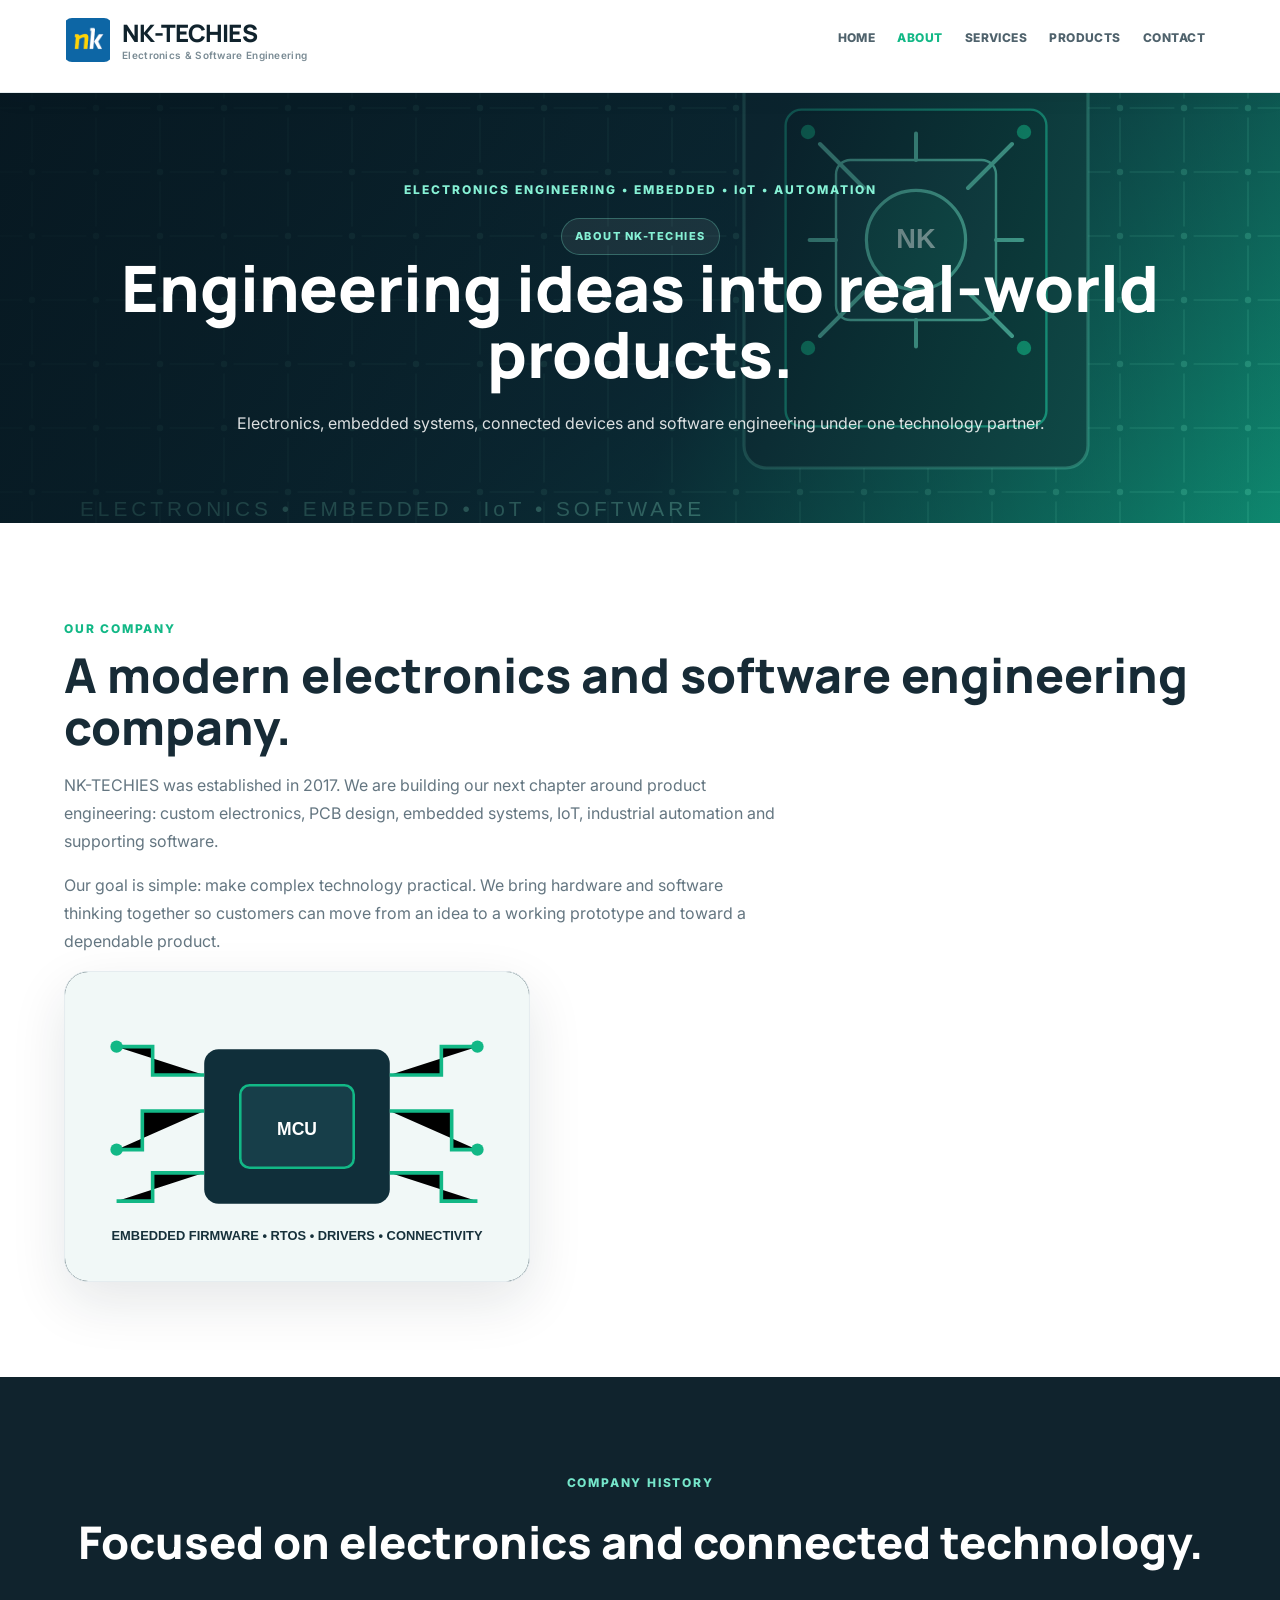
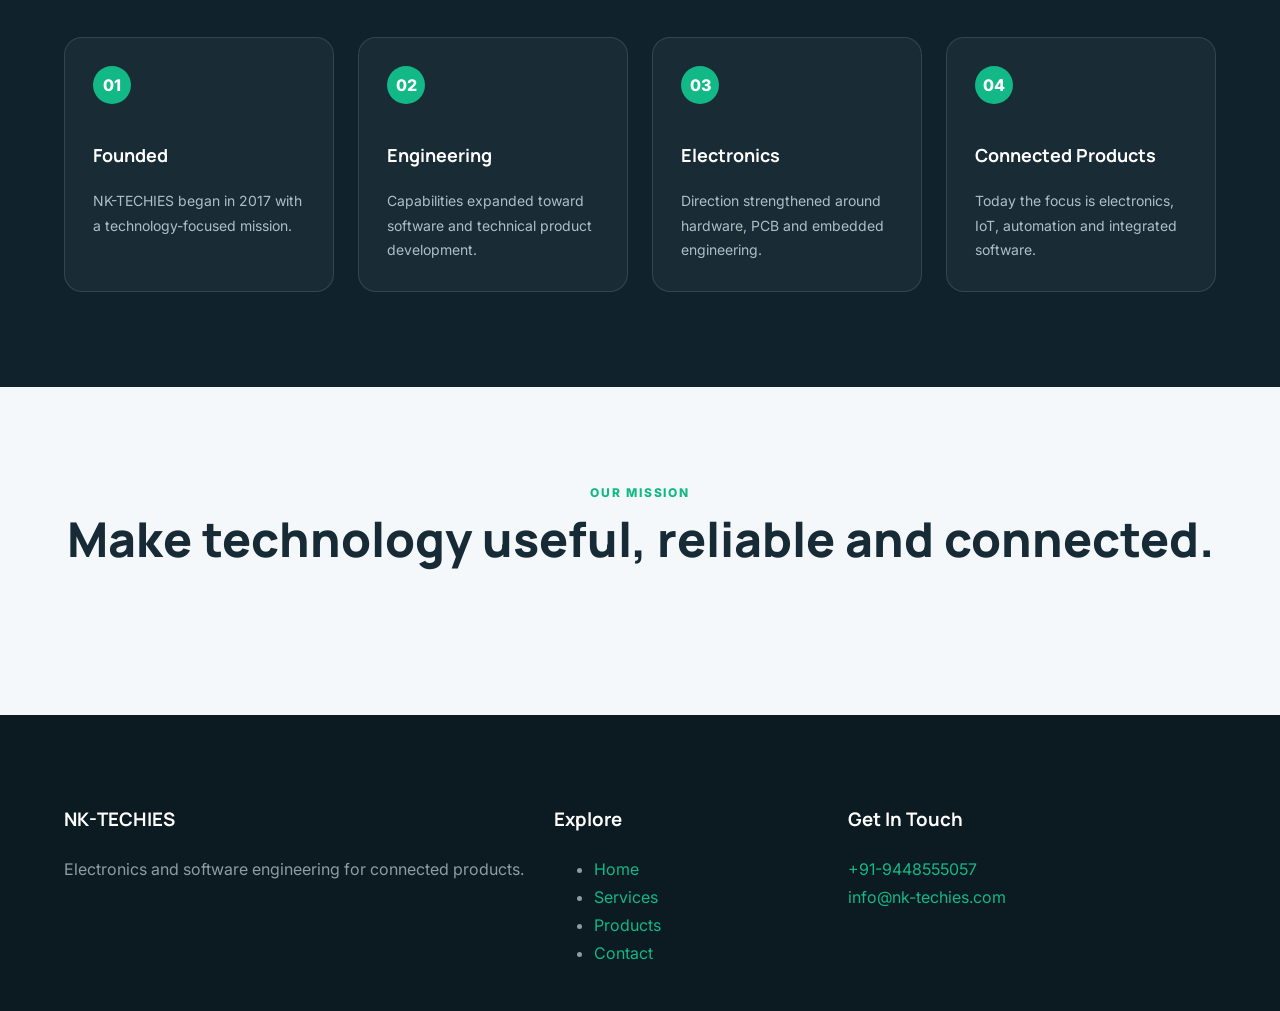
==== commit fc75fd78: "Restore Services navigation on About" ====
--- a/about.html
+++ b/about.html
@@ -1 +1 @@
-<!DOCTYPE html><html lang="en"><head><meta charset="utf-8"><meta name="viewport" content="width=device-width,initial-scale=1"><title>About | NK-TECHIES</title><meta name="description" content="About NK-TECHIES, an electronics and software engineering company."><link rel="stylesheet" href="css/style.css"><link rel="stylesheet" href="css/electronics.css"></head><body><div id="page"><nav class="gtco-nav"><div class="gtco-container"><div class="row"><div class="col-sm-5 col-xs-12"><div id="gtco-logo"><a href="index.html"><img src="logo.png" alt="NK-Techies logo"><span>NK-TECHIES<small>Electronics & Software Engineering</small></span></a></div></div><div class="col-sm-7 col-xs-12 text-right menu-1"><ul><li><a href="index.html">Home</a></li><li class="active"><a href="about.html">About</a></li><li><a href="portfolio.html">Products</a></li><li><a href="contact.html">Contact</a></li></ul></div></div></div></nav><header id="gtco-header" class="gtco-cover gtco-cover-xs" style="background-image:url(images/electronics-hero.svg)"><div class="overlay"></div><div class="gtco-container"><div class="display-t"><div class="display-tc"><span class="eyebrow">ABOUT NK-TECHIES</span><h1>Engineering ideas into real-world products.</h1><p>Electronics, embedded systems, connected devices and software engineering under one technology partner.</p></div></div></div></header><section class="electronics-intro"><div class="gtco-container"><div class="row"><div class="col-md-7"><div class="section-kicker">Our company</div><h2>A modern electronics and software engineering company.</h2><p>NK-TECHIES was established in 2017. We are building our next chapter around product engineering: custom electronics, PCB design, embedded systems, IoT, industrial automation and supporting software.</p><p>Our goal is simple: make complex technology practical. We bring hardware and software thinking together so customers can move from an idea to a working prototype and toward a dependable product.</p></div><div class="col-md-5"><div class="electronics-visual"><img src="images/embedded-system.svg" alt="Embedded electronics engineering"></div></div></div></div></section><section class="process-section"><div class="gtco-container"><div class="gtco-heading"><div class="section-kicker" style="color:#75e6ca">Company history</div><h2>Focused on electronics and connected technology.</h2></div><div class="row"><div class="col-md-3 col-sm-6"><div class="process-step"><span class="num">01</span><h3>Founded</h3><p>NK-TECHIES began in 2017 with a technology-focused mission.</p></div></div><div class="col-md-3 col-sm-6"><div class="process-step"><span class="num">02</span><h3>Engineering</h3><p>Capabilities expanded toward software and technical product development.</p></div></div><div class="col-md-3 col-sm-6"><div class="process-step"><span class="num">03</span><h3>Electronics</h3><p>Direction strengthened around hardware, PCB and embedded engineering.</p></div></div><div class="col-md-3 col-sm-6"><div class="process-step"><span class="num">04</span><h3>Connected Products</h3><p>Today the focus is electronics, IoT, automation and integrated software.</p></div></div></div></div></section><section class="solution-section"><div class="gtco-container"><div class="gtco-heading"><div class="section-kicker">Our mission</div><h2>Make technology useful, reliable and connected.</h2></div></div></section><footer id="gtco-footer"><div class="gtco-container"><div class="row"><div class="col-md-5"><h3>NK-TECHIES</h3><p>Electronics and software engineering for connected products.</p></div><div class="col-md-3"><h3>Explore</h3><ul class="gtco-footer-links"><li><a href="index.html">Home</a></li><li><a href="portfolio.html">Products</a></li><li><a href="contact.html">Contact</a></li></ul></div><div class="col-md-4"><h3>Get In Touch</h3><p><a href="tel:+919448555057">+91-9448555057</a><br><a href="mailto:info@nk-techies.com">info@nk-techies.com</a></p></div></div></div></footer></div></body></html>+<!DOCTYPE html><html lang="en"><head><meta charset="utf-8"><meta name="viewport" content="width=device-width,initial-scale=1"><title>About | NK-TECHIES</title><meta name="description" content="About NK-TECHIES, an electronics and software engineering company."><link rel="stylesheet" href="css/style.css"><link rel="stylesheet" href="css/electronics.css"></head><body><div id="page"><nav class="gtco-nav"><div class="gtco-container"><div class="row"><div class="col-sm-5 col-xs-12"><div id="gtco-logo"><a href="index.html"><img src="logo.png" alt="NK-Techies logo"><span>NK-TECHIES<small>Electronics & Software Engineering</small></span></a></div></div><div class="col-sm-7 col-xs-12 text-right menu-1"><ul><li><a href="index.html">Home</a></li><li class="active"><a href="about.html">About</a></li><li><a href="services.html">Services</a></li><li><a href="portfolio.html">Products</a></li><li><a href="contact.html">Contact</a></li></ul></div></div></div></nav><header id="gtco-header" class="gtco-cover gtco-cover-xs" style="background-image:url(images/electronics-hero.svg)"><div class="overlay"></div><div class="gtco-container"><div class="display-t"><div class="display-tc"><span class="eyebrow">ABOUT NK-TECHIES</span><h1>Engineering ideas into real-world products.</h1><p>Electronics, embedded systems, connected devices and software engineering under one technology partner.</p></div></div></div></header><section class="electronics-intro"><div class="gtco-container"><div class="row"><div class="col-md-7"><div class="section-kicker">Our company</div><h2>A modern electronics and software engineering company.</h2><p>NK-TECHIES was established in 2017. We are building our next chapter around product engineering: custom electronics, PCB design, embedded systems, IoT, industrial automation and supporting software.</p><p>Our goal is simple: make complex technology practical. We bring hardware and software thinking together so customers can move from an idea to a working prototype and toward a dependable product.</p></div><div class="col-md-5"><div class="electronics-visual"><img src="images/embedded-system.svg" alt="Embedded electronics engineering"></div></div></div></div></section><section class="process-section"><div class="gtco-container"><div class="gtco-heading"><div class="section-kicker" style="color:#75e6ca">Company history</div><h2>Focused on electronics and connected technology.</h2></div><div class="row"><div class="col-md-3 col-sm-6"><div class="process-step"><span class="num">01</span><h3>Founded</h3><p>NK-TECHIES began in 2017 with a technology-focused mission.</p></div></div><div class="col-md-3 col-sm-6"><div class="process-step"><span class="num">02</span><h3>Engineering</h3><p>Capabilities expanded toward software and technical product development.</p></div></div><div class="col-md-3 col-sm-6"><div class="process-step"><span class="num">03</span><h3>Electronics</h3><p>Direction strengthened around hardware, PCB and embedded engineering.</p></div></div><div class="col-md-3 col-sm-6"><div class="process-step"><span class="num">04</span><h3>Connected Products</h3><p>Today the focus is electronics, IoT, automation and integrated software.</p></div></div></div></div></section><section class="solution-section"><div class="gtco-container"><div class="gtco-heading"><div class="section-kicker">Our mission</div><h2>Make technology useful, reliable and connected.</h2></div></div></section><footer id="gtco-footer"><div class="gtco-container"><div class="row"><div class="col-md-5"><h3>NK-TECHIES</h3><p>Electronics and software engineering for connected products.</p></div><div class="col-md-3"><h3>Explore</h3><ul class="gtco-footer-links"><li><a href="index.html">Home</a></li><li><a href="services.html">Services</a></li><li><a href="portfolio.html">Products</a></li><li><a href="contact.html">Contact</a></li></ul></div><div class="col-md-4"><h3>Get In Touch</h3><p><a href="tel:+919448555057">+91-9448555057</a><br><a href="mailto:info@nk-techies.com">info@nk-techies.com</a></p></div></div></div></footer></div></body></html>
--- a/css/style.css
+++ b/css/style.css
@@ -1,3 +1,7 @@
 /* NK-TECHIES — Modern Business Template — GitHub Pages rebuild */
 @import url('https://fonts.googleapis.com/css2?family=Inter:wght@400;500;600;700;800&family=Manrope:wght@600;700;800&display=swap');
-:root{--brand:#12b886;--brand-dark:#079669;--navy:#10232d;--ink:#172b36;--text:#647681;--muted:#8a9aa3;--line:#e5ecef;--purple:#6657e8;--shadow-sm:0 8px 24px rgba(16,35,45,.06);--shadow:0 20px 55px rgba(16,35,45,.11);--radius:18px}*{box-sizing:border-box}html{scroll-behavior:smooth}body{margin:0;background:#fff;color:var(--text);font-family:'Inter',Arial,sans-serif;font-size:16px;line-height:1.75;-webkit-font-smoothing:antialiased}a{color:var(--brand);text-decoration:none;transition:.25s}a:hover{color:var(--brand-dark);text-decoration:none}img{max-width:100%;height:auto;display:block}.container,.gtco-container{width:100%;max-width:1200px;margin:0 auto;padding:0 24px}.row{margin-left:-12px;margin-right:-12px}.row>[class*='col-']{padding-left:12px;padding-right:12px}.gtco-nav{position:sticky;top:0;z-index:1000;background:rgba(255,255,255,.96);border-bottom:1px solid var(--line);box-shadow:0 4px 22px rgba(16,35,45,.06);backdrop-filter:blur(18px)}.gtco-nav .gtco-contact{padding:7px 0 3px;font-size:12px}.gtco-nav .gtco-contact ul{list-style:none;padding:0;margin:0}.gtco-nav .gtco-contact li{display:inline-block;margin-left:18px}.gtco-nav .gtco-contact a{color:#73838c;font-size:12px}#gtco-logo{padding:18px 0;font-family:'Manrope',sans-serif;font-size:24px;font-weight:800;letter-spacing:-.7px}#gtco-logo a{display:inline-flex;align-items:center;gap:9px;color:var(--navy)}#gtco-logo img{max-height:44px;width:auto}.menu-1>ul{list-style:none;margin:0;padding:0;text-align:right}.menu-1>ul>li{display:inline-block;position:relative}.menu-1>ul>li>a{display:block;padding:27px 11px;color:#4f626c;font-size:12px;font-weight:800;letter-spacing:.65px;text-transform:uppercase}.menu-1>ul>li>a:hover,.menu-1>ul>li.active>a{color:var(--brand)}.menu-1 .dropdown{position:absolute;right:0;top:100%;min-width:245px;padding:9px;margin:0;background:#fff;border:1px solid var(--line);border-radius:14px;box-shadow:var(--shadow);list-style:none;text-align:left;opacity:0;visibility:hidden;transform:translateY(8px);transition:.22s}.menu-1 li.has-dropdown:hover>.dropdown{opacity:1;visibility:visible;transform:none}.menu-1 .dropdown li{display:block}.menu-1 .dropdown a{display:block;padding:10px 13px;border-radius:9px;color:#5d707a;font-size:13px}.menu-1 .dropdown a:hover{background:#edf9f5;color:var(--brand)}#gtco-header.gtco-cover{position:relative;display:flex;align-items:center;min-height:650px;background-size:cover;background-position:center;background-color:#10232d;overflow:hidden}#gtco-header.gtco-cover:before{content:'';position:absolute;inset:0;background:linear-gradient(110deg,rgba(7,24,33,.93),rgba(9,33,43,.70) 55%,rgba(18,184,134,.35));z-index:1}#gtco-header .overlay{position:absolute;inset:0;z-index:1}#gtco-header .gtco-container{position:relative;z-index:2}.display-t,.display-tc{width:100%}.display-tc{padding:80px 0;max-width:820px}#gtco-header .display-tc:before{content:'SMART TECHNOLOGY • IT CONSULTING • DIGITAL SOLUTIONS';display:block;margin-bottom:18px;color:#86f1d5;font-size:12px;font-weight:800;letter-spacing:2px}.gtco-cover h1{margin:0 0 22px;font-family:'Manrope',sans-serif;font-size:clamp(44px,6vw,76px);line-height:1.03;font-weight:800;color:#fff}.gtco-cover p{margin:0;color:rgba(255,255,255,.86)}.btn{display:inline-flex;align-items:center;justify-content:center;min-height:46px;padding:11px 23px;border-radius:999px;border:1px solid transparent;font-size:13px;font-weight:800;transition:.25s}.btn:hover{transform:translateY(-2px)}.btn-lg{min-height:52px;padding:13px 29px}.btn-white{background:#fff;color:var(--navy);border-color:#fff;box-shadow:0 12px 28px rgba(0,0,0,.13)}.btn-white:hover{background:var(--brand);border-color:var(--brand);color:#fff}.btn-outline{background:transparent}.btn-white.btn-outline{background:rgba(255,255,255,.10);border-color:rgba(255,255,255,.65);color:#fff}.#gtco-features-3{position:relative;z-index:5;margin-top:-70px}.gtco-flex{display:flex;overflow:hidden;border-radius:20px;box-shadow:var(--shadow)}.feature{flex:1;min-width:0}.feature-inner{height:100%;padding:36px 31px}.feature-1{background:#fff}.feature-2{background:linear-gradient(135deg,#0eaf87,#08a77f)}.feature-3{background:linear-gradient(135deg,#5b4fe0,#7569f2)}.feature .icon,.feature-center .icon{display:flex;align-items:center;justify-content:center}.feature .icon{width:56px;height:56px;margin-bottom:19px;border-radius:16px;background:#e9faf5;color:var(--brand);font-size:24px}.feature-2 .icon,.feature-3 .icon{background:rgba(255,255,255,.14);color:#fff}.feature h3{margin:0 0 9px;color:var(--ink);font-family:'Manrope',sans-serif;font-size:20px;font-weight:800}.feature-2 h3,.feature-3 h3{color:#fff}.feature p{margin:0 0 14px;font-size:14px}.feature-2,.feature-3{color:rgba(255,255,255,.86)}#gtco-features,#gtco-portfolio,#gtco-counter,#gtco-services,#gtco-about,#gtco-contact,.gtco-section{padding:100px 0}.gtco-heading{text-align:center;margin-bottom:55px}.gtco-heading h2{margin:0 0 13px;color:var(--ink);font-family:'Manrope',sans-serif;font-size:clamp(31px,4vw,45px);font-weight:800}.gtco-heading p{max-width:720px;margin:0 auto}.feature-center{height:100%;padding:34px 24px;background:#fff;border:1px solid var(--line);border-radius:18px;text-align:center;box-shadow:var(--shadow-sm);transition:.28s}.feature-center:hover{transform:translateY(-8px);box-shadow:var(--shadow)}.feature-center .icon{width:68px;height:68px;margin:0 auto 19px;border-radius:20px;background:#eafaf5;color:var(--brand);font-size:27px}.feature-center h3{margin:0 0 13px;color:var(--ink);font-family:'Manrope',sans-serif;font-size:18px;font-weight:800}.feature-center p{margin:0;color:#73848d;font-size:14px}.#gtco-portfolio{background:#f5f8fa}.gtco-section #gtco-portfolio-list{display:flex;flex-wrap:wrap;gap:18px;padding:0;margin:0;list-style:none}.gtco-section #gtco-portfolio-list li{position:relative;display:block;flex:1 1 calc(33.333% - 18px);min-width:270px;height:280px;margin:0!important;border-radius:18px;overflow:hidden;background-color:#15303a;background-size:cover;background-position:center;box-shadow:var(--shadow-sm)}.gtco-section #gtco-portfolio-list li.two-third{flex-basis:calc(66.666% - 9px)}.gtco-section #gtco-portfolio-list li:after{content:'';position:absolute;inset:0;background:linear-gradient(180deg,transparent,rgba(8,20,27,.78))}.gtco-section #gtco-portfolio-list a{position:absolute;inset:0;z-index:2}.gtco-section .btn-block{width:auto;display:inline-flex;margin-top:35px}#gtco-counter{position:relative;overflow:hidden;background:linear-gradient(135deg,#0d2029,#152f3a)}#gtco-counter .gtco-heading h2{color:#fff}.gtco-cover-xs{min-height:430px!important}.gtco-cover-xs .display-tc{text-align:center;max-width:none}.gtco-cover-xs h1{font-size:clamp(40px,5vw,64px)}.gtco-staff{height:100%;padding:28px;background:#fff;border:1px solid var(--line);border-radius:20px;text-align:center;box-shadow:var(--shadow-sm)}.gtco-staff img{width:100%;max-height:320px;object-fit:cover;border-radius:14px}.services,.service{padding:30px;background:#fff;border:1px solid var(--line);border-radius:18px;margin-bottom:24px;box-shadow:var(--shadow-sm)}.services h3,.service h3{color:var(--ink);font-family:'Manrope',sans-serif}.gtco-contact-info,.fh5co-contact-info{padding:30px;background:#f5faf8;border:1px solid #dff0ea;border-radius:18px}.form-group{margin-bottom:18px}.form-control{height:52px;padding:12px 16px;border:1px solid var(--line);border-radius:12px;background:#fff;box-shadow:none;color:var(--ink)}.form-control:focus{border-color:var(--brand);box-shadow:0 0 0 4px rgba(18,184,134,.10);outline:none}textarea.form-control{height:155px}#gtco-footer{padding:70px 0 28px;background:#0c1a22;color:#8e9ca3}#gtco-footer h3{color:#fff;font-family:'Manrope',sans-serif}.row-pb-md{padding-bottom:3em}.row-pb-lg{padding-bottom:6em}.border-bottom{border-bottom:1px solid var(--line)}.gtco-loader{display:none}.animate-box,.to-animate,.js .animate-box{opacity:1}:focus-visible{outline:3px solid rgba(18,184,134,.35);outline-offset:3px}@media(max-width:991px){.gtco-nav{position:relative}.gtco-flex{flex-direction:column}#gtco-features,#gtco-portfolio,#gtco-counter,#gtco-services,#gtco-about,#gtco-contact,.gtco-section{padding:75px 0}#gtco-header.gtco-cover{min-height:560px}}@media(max-width:767px){.container,.gtco-container{padding:0 18px}.gtco-nav .gtco-contact{text-align:center!important}.gtco-nav #gtco-logo{text-align:center}.menu-1>ul{text-align:center}.menu-1>ul>li>a{padding:8px 6px;font-size:10px}.menu-1 .dropdown{position:static;display:none;width:100%;opacity:1;visibility:visible;transform:none;box-shadow:none}.menu-1 li.has-dropdown:hover>.dropdown{display:block}.gtco-cover h1{font-size:43px}.gtco-cover-xs{min-height:360px!important}#gtco-header.gtco-cover{min-height:500px}#gtco-features-3{margin-top:-35px}.gtco-section #gtco-portfolio-list li,.gtco-section #gtco-portfolio-list li.two-third{flex-basis:100%;min-width:0;height:240px}}+:root{--brand:#12b886;--brand-dark:#079669;--navy:#10232d;--ink:#172b36;--text:#647681;--muted:#8a9aa3;--line:#e5ecef;--purple:#6657e8;--shadow-sm:0 8px 24px rgba(16,35,45,.06);--shadow:0 20px 55px rgba(16,35,45,.11);--radius:18px}*{box-sizing:border-box}html{scroll-behavior:smooth}body{margin:0;background:#fff;color:var(--text);font-family:'Inter',Arial,sans-serif;font-size:16px;line-height:1.75;-webkit-font-smoothing:antialiased;overflow-x:hidden}a{color:var(--brand);text-decoration:none;transition:.25s}a:hover{color:var(--brand-dark);text-decoration:none}img{max-width:100%;height:auto;display:block}.container,.gtco-container{width:100%;max-width:1200px;margin:0 auto;padding:0 24px}.row{display:flex;flex-wrap:wrap;margin-left:-12px;margin-right:-12px}.row>[class*='col-']{padding-left:12px;padding-right:12px;min-width:0}.col-xs-12{width:100%}.col-sm-6,.col-sm-7,.col-sm-5,.col-md-3,.col-md-4,.col-md-5,.col-md-6,.col-md-8{width:100%}.gtco-nav{position:sticky;top:0;z-index:1000;background:rgba(255,255,255,.96);border-bottom:1px solid var(--line);box-shadow:0 4px 22px rgba(16,35,45,.06);backdrop-filter:blur(18px)}.gtco-nav .gtco-contact{padding:7px 0 3px;font-size:12px}.gtco-nav .gtco-contact ul{list-style:none;padding:0;margin:0}.gtco-nav .gtco-contact li{display:inline-block;margin-left:18px}.gtco-nav .gtco-contact a{color:#73838c;font-size:12px}#gtco-logo{padding:18px 0;font-family:'Manrope',sans-serif;font-size:24px;font-weight:800;letter-spacing:-.7px}#gtco-logo a{display:inline-flex;align-items:center;gap:9px;color:var(--navy)}#gtco-logo img{max-height:44px;width:auto}.menu-1>ul{list-style:none;margin:0;padding:0;text-align:right}.menu-1>ul>li{display:inline-block;position:relative}.menu-1>ul>li>a{display:block;padding:27px 11px;color:#4f626c;font-size:12px;font-weight:800;letter-spacing:.65px;text-transform:uppercase}.menu-1>ul>li>a:hover,.menu-1>ul>li.active>a{color:var(--brand)}.menu-1 .dropdown{position:absolute;right:0;top:100%;min-width:245px;padding:9px;margin:0;background:#fff;border:1px solid var(--line);border-radius:14px;box-shadow:var(--shadow);list-style:none;text-align:left;opacity:0;visibility:hidden;transform:translateY(8px);transition:.22s}.menu-1 li.has-dropdown:hover>.dropdown{opacity:1;visibility:visible;transform:none}.menu-1 .dropdown li{display:block}.menu-1 .dropdown a{display:block;padding:10px 13px;border-radius:9px;color:#5d707a;font-size:13px}.menu-1 .dropdown a:hover{background:#edf9f5;color:var(--brand)}#gtco-header.gtco-cover{position:relative;display:flex;align-items:center;min-height:650px;background-size:cover;background-position:center;background-color:#10232d;overflow:hidden}#gtco-header.gtco-cover:before{content:'';position:absolute;inset:0;background:linear-gradient(110deg,rgba(7,24,33,.93),rgba(9,33,43,.70) 55%,rgba(18,184,134,.35));z-index:1}#gtco-header .overlay{position:absolute;inset:0;z-index:1}#gtco-header .gtco-container{position:relative;z-index:2}.display-t,.display-tc{width:100%}.display-tc{padding:80px 0;max-width:820px}#gtco-header .display-tc:before{content:'SMART TECHNOLOGY • IT CONSULTING • DIGITAL SOLUTIONS';display:block;margin-bottom:18px;color:#86f1d5;font-size:12px;font-weight:800;letter-spacing:2px}.gtco-cover h1{margin:0 0 22px;font-family:'Manrope',sans-serif;font-size:clamp(44px,6vw,76px);line-height:1.03;font-weight:800;color:#fff}.gtco-cover p{margin:0;color:rgba(255,255,255,.86)}.btn{display:inline-flex;align-items:center;justify-content:center;min-height:46px;padding:11px 23px;border-radius:999px;border:1px solid transparent;font-size:13px;font-weight:800;transition:.25s}.btn:hover{transform:translateY(-2px)}.btn-lg{min-height:52px;padding:13px 29px}.btn-white{background:#fff;color:var(--navy);border-color:#fff;box-shadow:0 12px 28px rgba(0,0,0,.13)}.btn-white:hover{background:var(--brand);border-color:var(--brand);color:#fff}.btn-outline{background:transparent}.btn-white.btn-outline{background:rgba(255,255,255,.10);border-color:rgba(255,255,255,.65);color:#fff}.#gtco-features-3{position:relative;z-index:5;margin-top:-70px}.gtco-flex{display:flex;overflow:hidden;border-radius:20px;box-shadow:var(--shadow)}.feature{flex:1;min-width:0}.feature-inner{height:100%;padding:36px 31px}.feature-1{background:#fff}.feature-2{background:linear-gradient(135deg,#0eaf87,#08a77f)}.feature-3{background:linear-gradient(135deg,#5b4fe0,#7569f2)}.feature .icon,.feature-center .icon{display:flex;align-items:center;justify-content:center}.feature .icon{width:56px;height:56px;margin-bottom:19px;border-radius:16px;background:#e9faf5;color:var(--brand);font-size:24px}.feature-2 .icon,.feature-3 .icon{background:rgba(255,255,255,.14);color:#fff}.feature h3{margin:0 0 9px;color:var(--ink);font-family:'Manrope',sans-serif;font-size:20px;font-weight:800}.feature-2 h3,.feature-3 h3{color:#fff}.feature p{margin:0 0 14px;font-size:14px}.feature-2,.feature-3{color:rgba(255,255,255,.86)}#gtco-features,#gtco-portfolio,#gtco-counter,#gtco-services,#gtco-about,#gtco-contact,.gtco-section{padding:100px 0}.gtco-heading{text-align:center;margin-bottom:55px}.gtco-heading h2{margin:0 0 13px;color:var(--ink);font-family:'Manrope',sans-serif;font-size:clamp(31px,4vw,45px);font-weight:800}.gtco-heading p{max-width:720px;margin:0 auto}.feature-center{height:100%;padding:34px 24px;background:#fff;border:1px solid var(--line);border-radius:18px;text-align:center;box-shadow:var(--shadow-sm);transition:.28s}.feature-center:hover{transform:translateY(-8px);box-shadow:var(--shadow)}.feature-center .icon{width:68px;height:68px;margin:0 auto 19px;border-radius:20px;background:#eafaf5;color:var(--brand);font-size:27px}.feature-center h3{margin:0 0 13px;color:var(--ink);font-family:'Manrope',sans-serif;font-size:18px;font-weight:800}.feature-center p{margin:0;color:#73848d;font-size:14px}.#gtco-portfolio{background:#f5f8fa}.gtco-section #gtco-portfolio-list{display:flex;flex-wrap:wrap;gap:18px;padding:0;margin:0;list-style:none}.gtco-section #gtco-portfolio-list li{position:relative;display:block;flex:1 1 calc(33.333% - 18px);min-width:270px;height:280px;margin:0!important;border-radius:18px;overflow:hidden;background-color:#15303a;background-size:cover;background-position:center;box-shadow:var(--shadow-sm)}.gtco-section #gtco-portfolio-list li.two-third{flex-basis:calc(66.666% - 9px)}.gtco-section #gtco-portfolio-list li:after{content:'';position:absolute;inset:0;background:linear-gradient(180deg,transparent,rgba(8,20,27,.78))}.gtco-section #gtco-portfolio-list a{position:absolute;inset:0;z-index:2}.gtco-section .btn-block{width:auto;display:inline-flex;margin-top:35px}#gtco-counter{position:relative;overflow:hidden;background:linear-gradient(135deg,#0d2029,#152f3a)}#gtco-counter .gtco-heading h2{color:#fff}.gtco-cover-xs{min-height:430px!important}.gtco-cover-xs .display-tc{text-align:center;max-width:none}.gtco-cover-xs h1{font-size:clamp(40px,5vw,64px)}.gtco-staff{height:100%;padding:28px;background:#fff;border:1px solid var(--line);border-radius:20px;text-align:center;box-shadow:var(--shadow-sm)}.gtco-staff img{width:100%;max-height:320px;object-fit:cover;border-radius:14px}.services,.service{padding:30px;background:#fff;border:1px solid var(--line);border-radius:18px;margin-bottom:24px;box-shadow:var(--shadow-sm)}.services h3,.service h3{color:var(--ink);font-family:'Manrope',sans-serif}.gtco-contact-info,.fh5co-contact-info{padding:30px;background:#f5faf8;border:1px solid #dff0ea;border-radius:18px}.form-group{margin-bottom:18px}.form-control{height:52px;padding:12px 16px;border:1px solid var(--line);border-radius:12px;background:#fff;box-shadow:none;color:var(--ink);width:100%}.form-control:focus{border-color:var(--brand);box-shadow:0 0 0 4px rgba(18,184,134,.10);outline:none}textarea.form-control{height:155px}#gtco-footer{padding:70px 0 28px;background:#0c1a22;color:#8e9ca3}#gtco-footer h3{color:#fff;font-family:'Manrope',sans-serif}.row-pb-md{padding-bottom:3em}.row-pb-lg{padding-bottom:6em}.border-bottom{border-bottom:1px solid var(--line)}.gtco-loader{display:none}.animate-box,.to-animate,.js .animate-box{opacity:1}:focus-visible{outline:3px solid rgba(18,184,134,.35);outline-offset:3px}.text-right{text-align:right}.text-center{text-align:center}
+@media(min-width:768px){.col-sm-5{width:41.666667%}.col-sm-6{width:50%}.col-sm-7{width:58.333333%}.col-md-3{width:25%}.col-md-4{width:33.333333%}.col-md-5{width:41.666667%}.col-md-6{width:50%}.col-md-8{width:66.666667%}}
+@media(max-width:991px){.gtco-nav{position:relative}.gtco-flex{flex-direction:column}#gtco-features,#gtco-portfolio,#gtco-counter,#gtco-services,#gtco-about,#gtco-contact,.gtco-section{padding:75px 0}#gtco-header.gtco-cover{min-height:560px}.display-tc{padding:65px 0}}
+@media(max-width:767px){.container,.gtco-container{padding:0 18px}.gtco-nav .row{align-items:center}.gtco-nav .gtco-contact{text-align:center!important}.gtco-nav #gtco-logo{text-align:center}.menu-1>ul{text-align:center}.menu-1>ul>li>a{padding:9px 7px;font-size:10px}.menu-1 .dropdown{position:static;display:none;width:100%;opacity:1;visibility:visible;transform:none;box-shadow:none}.menu-1 li.has-dropdown:hover>.dropdown{display:block}#gtco-logo{padding:12px 0;font-size:20px}#gtco-logo a{gap:7px}#gtco-logo img{max-height:38px}.gtco-cover h1{font-size:clamp(34px,10vw,46px)}.gtco-cover p{font-size:14px;line-height:1.65}.gtco-cover-xs{min-height:360px!important}#gtco-header.gtco-cover{min-height:500px;background-position:center}.display-tc{padding:45px 0}.gtco-cover .btn{width:100%;max-width:290px}.gtco-cover .hero-actions{width:100%}#gtco-features-3{margin-top:-35px}.gtco-section #gtco-portfolio-list li,.gtco-section #gtco-portfolio-list li.two-third{flex-basis:100%;min-width:0;height:240px}.gtco-heading{margin-bottom:35px}.gtco-heading h2{font-size:32px}.gtco-heading p{font-size:14px}.gtco-flex{border-radius:16px}.feature-inner{padding:28px 24px}.btn-lg{min-height:48px;padding:12px 20px}.gtco-nav .col-xs-12{width:100%}.text-right{text-align:left}}
+@media(max-width:420px){.container,.gtco-container{padding:0 15px}.menu-1>ul>li>a{padding:8px 5px;font-size:9px;letter-spacing:.3px}#gtco-logo{font-size:18px}#gtco-logo small{font-size:8px}.display-tc{padding:38px 0}.gtco-cover h1{font-size:34px}.hero-actions .btn{max-width:none}.electronics-card .card-body,.product-card .card-body{padding-left:18px;padding-right:18px}}
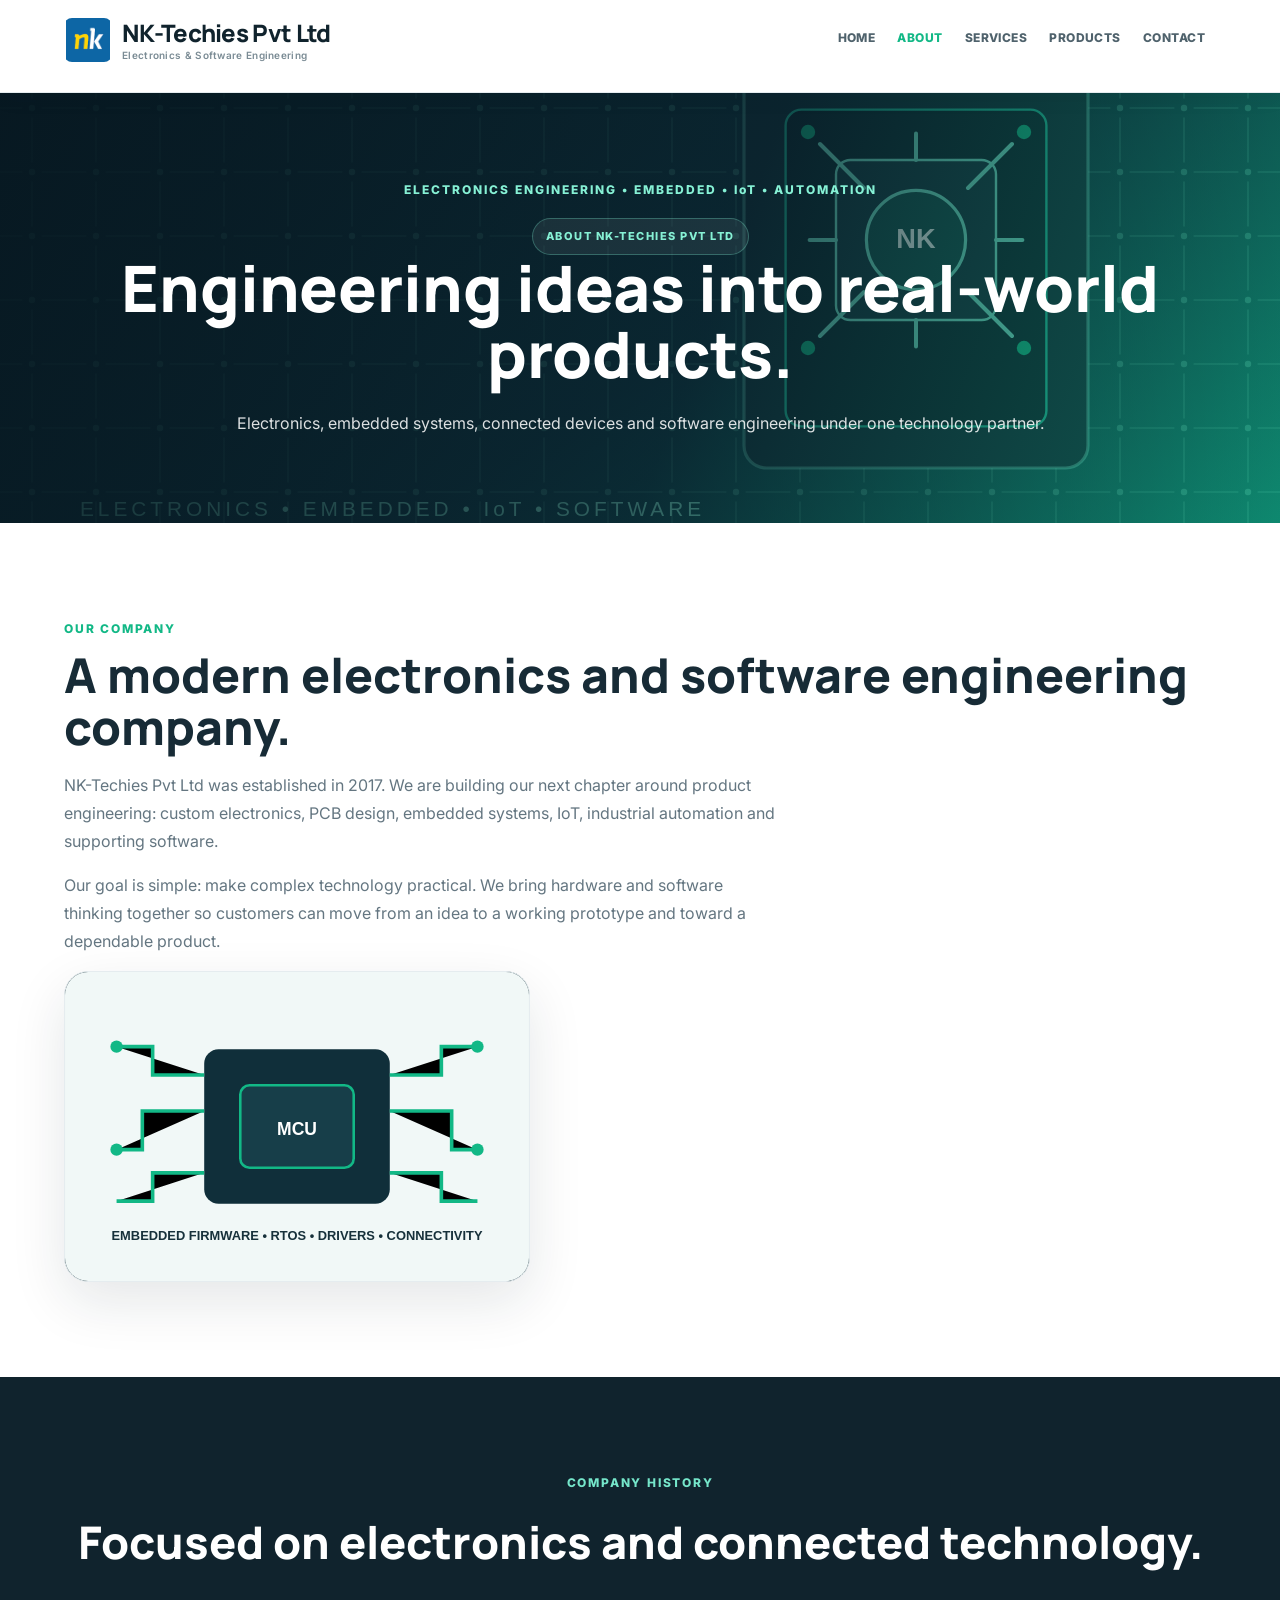
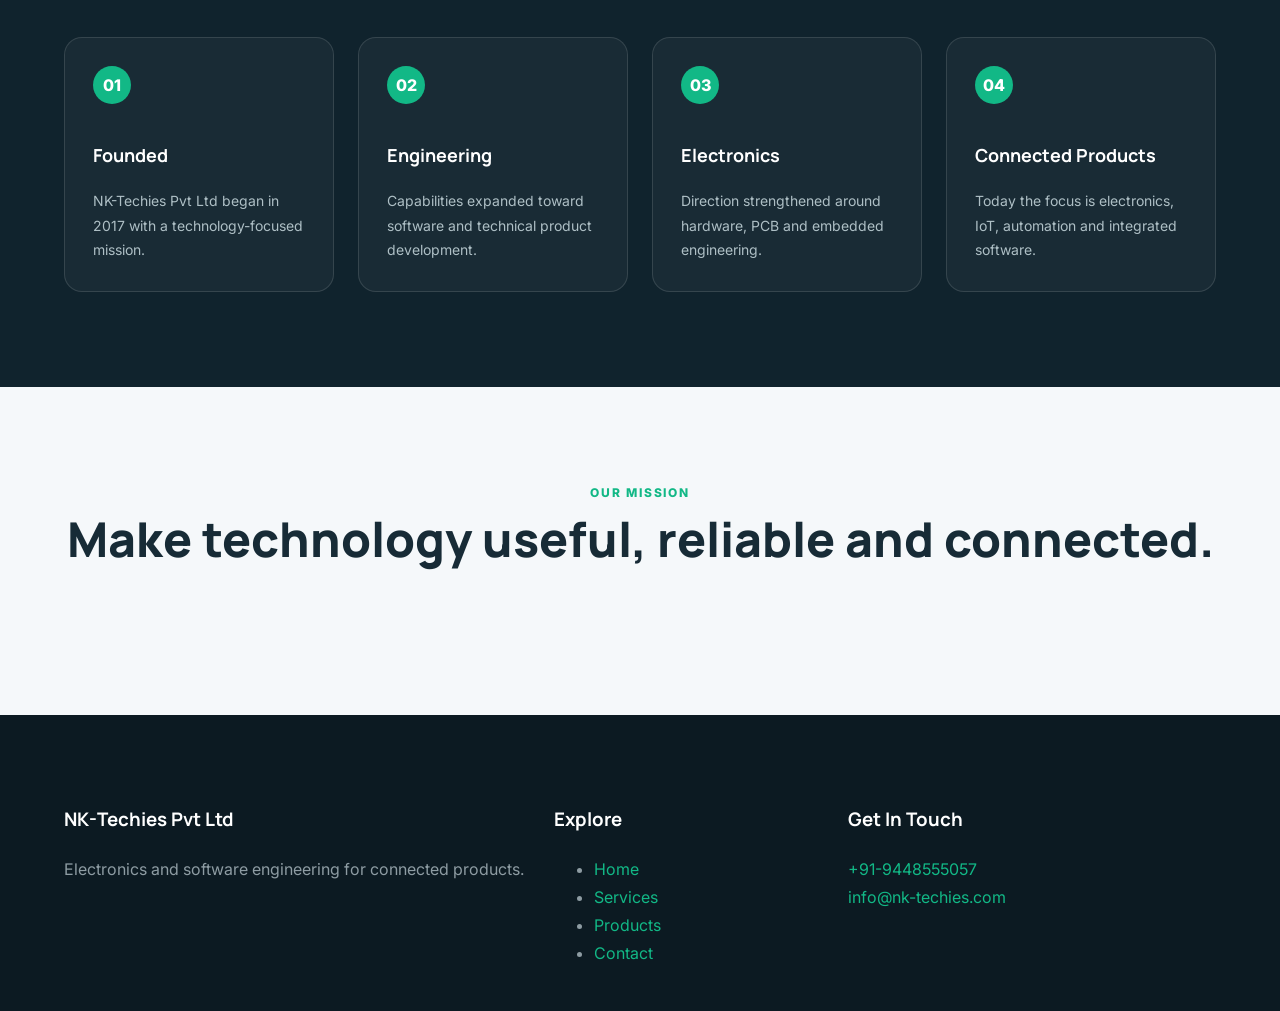
==== commit d7ff1b04: "Update company name to NK-Techies Pvt Ltd" ====
--- a/about.html
+++ b/about.html
@@ -1 +1 @@
-<!DOCTYPE html><html lang="en"><head><meta charset="utf-8"><meta name="viewport" content="width=device-width,initial-scale=1"><title>About | NK-TECHIES</title><meta name="description" content="About NK-TECHIES, an electronics and software engineering company."><link rel="stylesheet" href="css/style.css"><link rel="stylesheet" href="css/electronics.css"></head><body><div id="page"><nav class="gtco-nav"><div class="gtco-container"><div class="row"><div class="col-sm-5 col-xs-12"><div id="gtco-logo"><a href="index.html"><img src="logo.png" alt="NK-Techies logo"><span>NK-TECHIES<small>Electronics & Software Engineering</small></span></a></div></div><div class="col-sm-7 col-xs-12 text-right menu-1"><ul><li><a href="index.html">Home</a></li><li class="active"><a href="about.html">About</a></li><li><a href="services.html">Services</a></li><li><a href="portfolio.html">Products</a></li><li><a href="contact.html">Contact</a></li></ul></div></div></div></nav><header id="gtco-header" class="gtco-cover gtco-cover-xs" style="background-image:url(images/electronics-hero.svg)"><div class="overlay"></div><div class="gtco-container"><div class="display-t"><div class="display-tc"><span class="eyebrow">ABOUT NK-TECHIES</span><h1>Engineering ideas into real-world products.</h1><p>Electronics, embedded systems, connected devices and software engineering under one technology partner.</p></div></div></div></header><section class="electronics-intro"><div class="gtco-container"><div class="row"><div class="col-md-7"><div class="section-kicker">Our company</div><h2>A modern electronics and software engineering company.</h2><p>NK-TECHIES was established in 2017. We are building our next chapter around product engineering: custom electronics, PCB design, embedded systems, IoT, industrial automation and supporting software.</p><p>Our goal is simple: make complex technology practical. We bring hardware and software thinking together so customers can move from an idea to a working prototype and toward a dependable product.</p></div><div class="col-md-5"><div class="electronics-visual"><img src="images/embedded-system.svg" alt="Embedded electronics engineering"></div></div></div></div></section><section class="process-section"><div class="gtco-container"><div class="gtco-heading"><div class="section-kicker" style="color:#75e6ca">Company history</div><h2>Focused on electronics and connected technology.</h2></div><div class="row"><div class="col-md-3 col-sm-6"><div class="process-step"><span class="num">01</span><h3>Founded</h3><p>NK-TECHIES began in 2017 with a technology-focused mission.</p></div></div><div class="col-md-3 col-sm-6"><div class="process-step"><span class="num">02</span><h3>Engineering</h3><p>Capabilities expanded toward software and technical product development.</p></div></div><div class="col-md-3 col-sm-6"><div class="process-step"><span class="num">03</span><h3>Electronics</h3><p>Direction strengthened around hardware, PCB and embedded engineering.</p></div></div><div class="col-md-3 col-sm-6"><div class="process-step"><span class="num">04</span><h3>Connected Products</h3><p>Today the focus is electronics, IoT, automation and integrated software.</p></div></div></div></div></section><section class="solution-section"><div class="gtco-container"><div class="gtco-heading"><div class="section-kicker">Our mission</div><h2>Make technology useful, reliable and connected.</h2></div></div></section><footer id="gtco-footer"><div class="gtco-container"><div class="row"><div class="col-md-5"><h3>NK-TECHIES</h3><p>Electronics and software engineering for connected products.</p></div><div class="col-md-3"><h3>Explore</h3><ul class="gtco-footer-links"><li><a href="index.html">Home</a></li><li><a href="services.html">Services</a></li><li><a href="portfolio.html">Products</a></li><li><a href="contact.html">Contact</a></li></ul></div><div class="col-md-4"><h3>Get In Touch</h3><p><a href="tel:+919448555057">+91-9448555057</a><br><a href="mailto:info@nk-techies.com">info@nk-techies.com</a></p></div></div></div></footer></div></body></html>+<!DOCTYPE html><html lang="en"><head><meta charset="utf-8"><meta name="viewport" content="width=device-width,initial-scale=1"><title>About | NK-Techies Pvt Ltd</title><meta name="description" content="About NK-Techies Pvt Ltd, an electronics and software engineering company."><link rel="stylesheet" href="css/style.css"><link rel="stylesheet" href="css/electronics.css"></head><body><div id="page"><nav class="gtco-nav"><div class="gtco-container"><div class="row"><div class="col-sm-5 col-xs-12"><div id="gtco-logo"><a href="index.html"><img src="logo.png" alt="NK-Techies Pvt Ltd logo"><span>NK-Techies Pvt Ltd<small>Electronics & Software Engineering</small></span></a></div></div><div class="col-sm-7 col-xs-12 text-right menu-1"><ul><li><a href="index.html">Home</a></li><li class="active"><a href="about.html">About</a></li><li><a href="services.html">Services</a></li><li><a href="portfolio.html">Products</a></li><li><a href="contact.html">Contact</a></li></ul></div></div></div></nav><header id="gtco-header" class="gtco-cover gtco-cover-xs" style="background-image:url(images/electronics-hero.svg)"><div class="overlay"></div><div class="gtco-container"><div class="display-t"><div class="display-tc"><span class="eyebrow">ABOUT NK-TECHIES PVT LTD</span><h1>Engineering ideas into real-world products.</h1><p>Electronics, embedded systems, connected devices and software engineering under one technology partner.</p></div></div></div></header><section class="electronics-intro"><div class="gtco-container"><div class="row"><div class="col-md-7"><div class="section-kicker">Our company</div><h2>A modern electronics and software engineering company.</h2><p>NK-Techies Pvt Ltd was established in 2017. We are building our next chapter around product engineering: custom electronics, PCB design, embedded systems, IoT, industrial automation and supporting software.</p><p>Our goal is simple: make complex technology practical. We bring hardware and software thinking together so customers can move from an idea to a working prototype and toward a dependable product.</p></div><div class="col-md-5"><div class="electronics-visual"><img src="images/embedded-system.svg" alt="Embedded electronics engineering"></div></div></div></div></section><section class="process-section"><div class="gtco-container"><div class="gtco-heading"><div class="section-kicker" style="color:#75e6ca">Company history</div><h2>Focused on electronics and connected technology.</h2></div><div class="row"><div class="col-md-3 col-sm-6"><div class="process-step"><span class="num">01</span><h3>Founded</h3><p>NK-Techies Pvt Ltd began in 2017 with a technology-focused mission.</p></div></div><div class="col-md-3 col-sm-6"><div class="process-step"><span class="num">02</span><h3>Engineering</h3><p>Capabilities expanded toward software and technical product development.</p></div></div><div class="col-md-3 col-sm-6"><div class="process-step"><span class="num">03</span><h3>Electronics</h3><p>Direction strengthened around hardware, PCB and embedded engineering.</p></div></div><div class="col-md-3 col-sm-6"><div class="process-step"><span class="num">04</span><h3>Connected Products</h3><p>Today the focus is electronics, IoT, automation and integrated software.</p></div></div></div></div></section><section class="solution-section"><div class="gtco-container"><div class="gtco-heading"><div class="section-kicker">Our mission</div><h2>Make technology useful, reliable and connected.</h2></div></div></section><footer id="gtco-footer"><div class="gtco-container"><div class="row"><div class="col-md-5"><h3>NK-Techies Pvt Ltd</h3><p>Electronics and software engineering for connected products.</p></div><div class="col-md-3"><h3>Explore</h3><ul class="gtco-footer-links"><li><a href="index.html">Home</a></li><li><a href="services.html">Services</a></li><li><a href="portfolio.html">Products</a></li><li><a href="contact.html">Contact</a></li></ul></div><div class="col-md-4"><h3>Get In Touch</h3><p><a href="tel:+919448555057">+91-9448555057</a><br><a href="mailto:info@nk-techies.com">info@nk-techies.com</a></p></div></div></div></footer></div></body></html>
